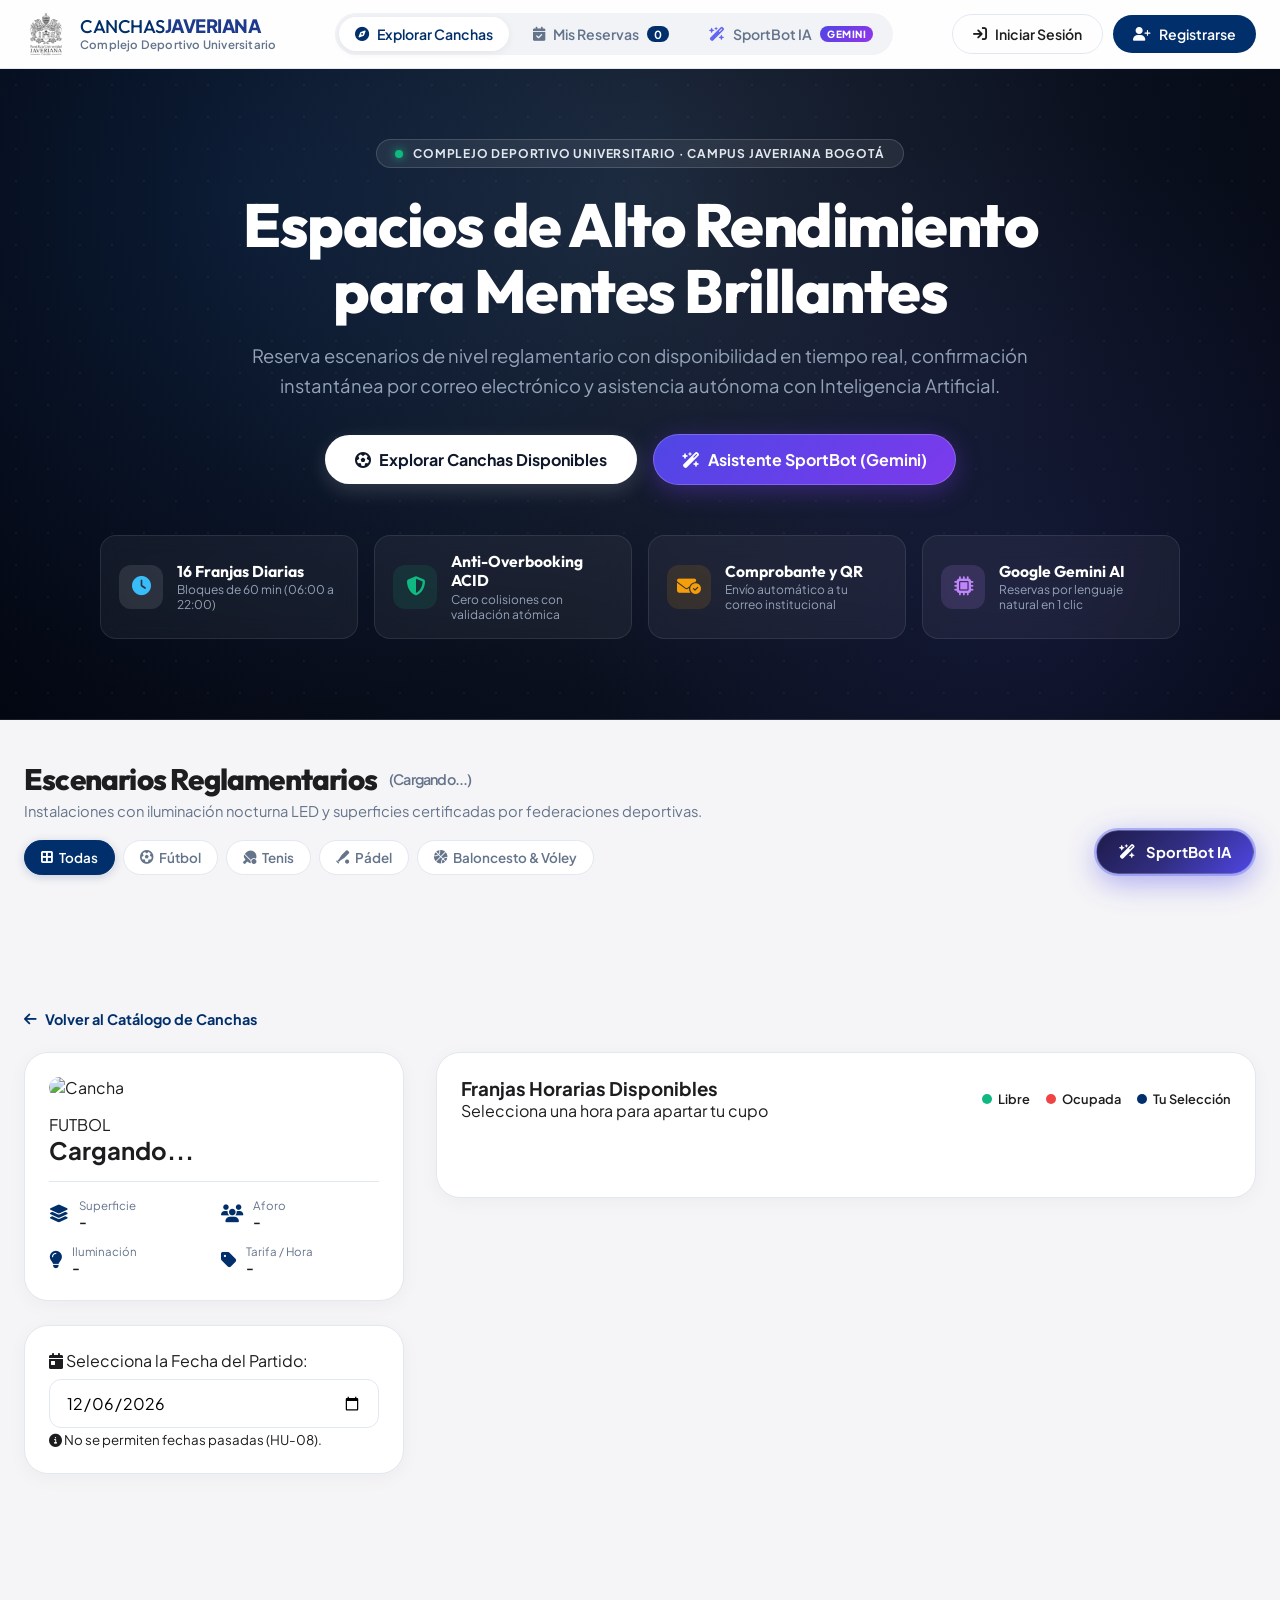
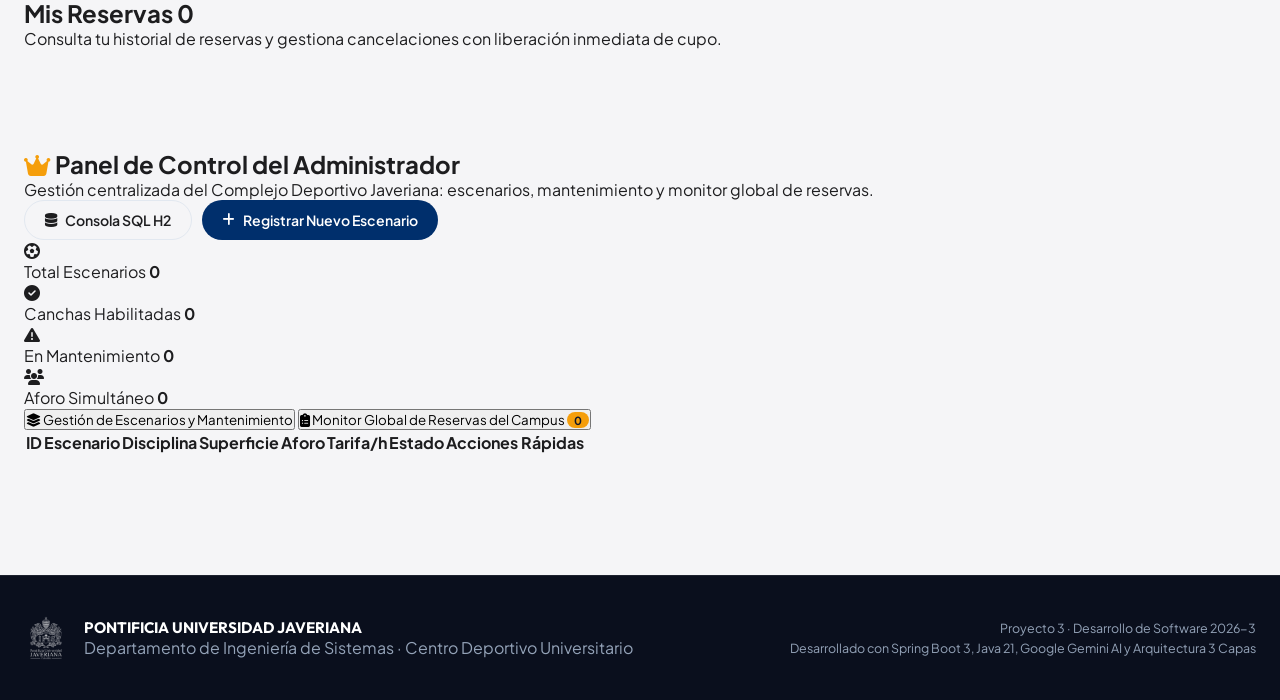
==== backend/src/main/resources/static/index.html @ 35ee62f8 "feat(innovacion): rediseño UI hero bento, asistente Gemini AI y notificaciones por correo - Rediseño" ====
<!DOCTYPE html>
<html lang="es">
<head>
    <meta charset="UTF-8">
    <meta name="viewport" content="width=device-width, initial-scale=1.0">
    <title>Canchas Javeriana - Reserva de Escenarios Deportivos</title>
    <!-- Favicon Oficial Universidad Javeriana -->
    <link rel="icon" type="image/png" href="logo-javeriana.png">
    <!-- Google Fonts Outfit & Plus Jakarta Sans -->
    <link rel="preconnect" href="https://fonts.googleapis.com">
    <link rel="preconnect" href="https://fonts.gstatic.com" crossorigin>
    <link href="https://fonts.googleapis.com/css2?family=Outfit:wght@400;500;600;700;800;900&family=Plus+Jakarta+Sans:wght@300;400;500;600;700;800&display=swap" rel="stylesheet">
    <!-- FontAwesome Icons -->
    <link rel="stylesheet" href="https://cdnjs.cloudflare.com/ajax/libs/font-awesome/6.5.1/css/all.min.css">
    <link rel="stylesheet" href="styles.css">
</head>
<body>
    <!-- Barra Superior de Navegación Floating Glass -->
    <header class="navbar">
        <div class="nav-container">
            <a href="#" class="brand-logo" onclick="app.showSection('catalogo')">
                <img src="logo-javeriana.png" alt="Pontificia Universidad Javeriana" class="javeriana-nav-logo">
                <div class="logo-text">
                    <span class="logo-title">CANCHAS<b>JAVERIANA</b></span>
                    <span class="logo-subtitle">Complejo Deportivo Universitario</span>
                </div>
            </a>

            <nav class="nav-links">
                <button class="nav-item active" id="nav-catalogo" onclick="app.showSection('catalogo')">
                    <i class="fa-solid fa-compass"></i> Explorar Canchas
                </button>
                <button class="nav-item" id="nav-mis-reservas" onclick="app.showSection('mis-reservas')">
                    <i class="fa-solid fa-calendar-check"></i> Mis Reservas
                    <span class="badge-count" id="count-reservas">0</span>
                </button>
                <button class="nav-item" id="nav-sportbot" onclick="app.toggleChatIa(true)">
                    <i class="fa-solid fa-wand-magic-sparkles text-gemini"></i> SportBot IA
                    <span class="badge-sparkle">Gemini</span>
                </button>
                <button class="nav-item admin-only" id="nav-admin" onclick="app.showSection('admin')" style="display: none;">
                    <i class="fa-solid fa-shield-halved"></i> Gestión Admin
                </button>
            </nav>

            <div class="nav-user" id="nav-user-container">
                <button class="btn btn-outline" id="btn-login-modal" onclick="app.openAuthModal('login')">
                    <i class="fa-solid fa-arrow-right-to-bracket"></i> Iniciar Sesión
                </button>
                <button class="btn btn-primary" id="btn-register-modal" onclick="app.openAuthModal('register')">
                    <i class="fa-solid fa-user-plus"></i> Registrarse
                </button>
            </div>
        </div>
    </header>

    <!-- Barra de Estado Exclusiva del Administrador -->
    <div id="admin-indicator-bar" class="admin-top-bar" style="display: none;">
        <div class="admin-bar-content">
            <span class="admin-badge"><i class="fa-solid fa-crown"></i> MODO ADMINISTRADOR COMPLEJO DEPORTIVO</span>
            <span class="admin-desc">Tienes control total sobre escenarios, mantenimiento y monitor de reservas globales.</span>
            <button class="btn btn-sm btn-outline" style="background: rgba(255,255,255,0.15); color:white; border-color: rgba(255,255,255,0.3);" onclick="app.showSection('admin')">
                <i class="fa-solid fa-chart-line"></i> Abrir Panel de Control Admin
            </button>
        </div>
    </div>

    <!-- Notificaciones Toast -->
    <div id="toast-container" class="toast-container"></div>

    <!-- Contenido Principal Dinámico -->
    <main class="main-content">
        <!-- ========================================== -->
        <!-- SECCIÓN 1: WF-01 CATÁLOGO DE CANCHAS -->
        <!-- ========================================== -->
        <section id="section-catalogo" class="content-section active">
            <!-- HERO CINEMÁTICO ALTO RENDIMIENTO (Estilo Apple / Whoop / Tesla) -->
            <div class="hero-theatrical">
                <div class="hero-theatrical-overlay"></div>
                <div class="hero-theatrical-content">
                    <div class="hero-badge-pill">
                        <span class="live-pulse"></span>
                        <span>COMPLEJO DEPORTIVO UNIVERSITARIO · CAMPUS JAVERIANA BOGOTÁ</span>
                    </div>

                    <h1 class="hero-headline">Espacios de Alto Rendimiento para Mentes Brillantes</h1>

                    <p class="hero-lead">
                        Reserva escenarios de nivel reglamentario con disponibilidad en tiempo real, confirmación instantánea por correo electrónico y asistencia autónoma con Inteligencia Artificial.
                    </p>

                    <div class="hero-cta-group">
                        <button class="btn btn-hero-primary" onclick="app.scrollToCatalogo()">
                            <i class="fa-solid fa-futbol"></i> Explorar Canchas Disponibles
                        </button>
                        <button class="btn btn-hero-gemini" onclick="app.toggleChatIa(true)">
                            <i class="fa-solid fa-wand-magic-sparkles"></i> Asistente SportBot (Gemini)
                        </button>
                    </div>

                    <!-- BENTO TICKER DE MÉTRICAS EN VIVO -->
                    <div class="hero-bento-ticker">
                        <div class="bento-metric-card">
                            <div class="metric-icon"><i class="fa-solid fa-clock"></i></div>
                            <div class="metric-body">
                                <span class="metric-number">16 Franjas Diarias</span>
                                <span class="metric-label">Bloques de 60 min (06:00 a 22:00)</span>
                            </div>
                        </div>
                        <div class="bento-metric-card">
                            <div class="metric-icon icon-shield"><i class="fa-solid fa-shield-halved"></i></div>
                            <div class="metric-body">
                                <span class="metric-number">Anti-Overbooking ACID</span>
                                <span class="metric-label">Cero colisiones con validación atómica</span>
                            </div>
                        </div>
                        <div class="bento-metric-card">
                            <div class="metric-icon icon-mail"><i class="fa-solid fa-envelope-circle-check"></i></div>
                            <div class="metric-body">
                                <span class="metric-number">Comprobante y QR</span>
                                <span class="metric-label">Envío automático a tu correo institucional</span>
                            </div>
                        </div>
                        <div class="bento-metric-card">
                            <div class="metric-icon icon-gemini"><i class="fa-solid fa-microchip"></i></div>
                            <div class="metric-body">
                                <span class="metric-number">Google Gemini AI</span>
                                <span class="metric-label">Reservas por lenguaje natural en 1 clic</span>
                            </div>
                        </div>
                    </div>
                </div>
            </div>

            <!-- SECCIÓN DEL CATÁLOGO EN BENTO GRID -->
            <div class="section-container" id="catalogo-anchor">
                <div class="catalogo-toolbar">
                    <div>
                        <h2 class="section-title">Escenarios Reglamentarios <span id="catalogo-total" class="counter-pill">(Cargando...)</span></h2>
                        <p class="section-subtitle">Instalaciones con iluminación nocturna LED y superficies certificadas por federaciones deportivas.</p>
                    </div>

                    <!-- Barra de Filtros Rápidos -->
                    <div class="filter-pills">
                        <button class="pill active" data-disciplina="" onclick="app.filterDisciplina('')">
                            <i class="fa-solid fa-border-all"></i> Todas
                        </button>
                        <button class="pill" data-disciplina="FUTBOL" onclick="app.filterDisciplina('FUTBOL')">
                            <i class="fa-solid fa-futbol"></i> Fútbol
                        </button>
                        <button class="pill" data-disciplina="TENIS" onclick="app.filterDisciplina('TENIS')">
                            <i class="fa-solid fa-table-tennis-paddle-ball"></i> Tenis
                        </button>
                        <button class="pill" data-disciplina="PADEL" onclick="app.filterDisciplina('PADEL')">
                            <i class="fa-solid fa-baseball-bat-ball"></i> Pádel
                        </button>
                        <button class="pill" data-disciplina="BALONCESTO" onclick="app.filterDisciplina('BALONCESTO')">
                            <i class="fa-solid fa-basketball"></i> Baloncesto & Vóley
                        </button>
                    </div>
                </div>

                <div id="escenarios-grid" class="cards-bento-grid">
                    <!-- Tarjetas inyectadas dinámicamente con app.js -->
                </div>
            </div>
        </section>

        <!-- ========================================== -->
        <!-- SECCIÓN 2: WF-02 RESERVA Y MATRIZ DE HORARIOS -->
        <!-- ========================================== -->
        <section id="section-reserva" class="content-section">
            <div class="section-container">
                <div class="back-link" onclick="app.showSection('catalogo')">
                    <i class="fa-solid fa-arrow-left"></i> Volver al Catálogo de Canchas
                </div>

                <div class="reserva-layout">
                    <!-- Panel Izquierdo: Datos de la Cancha y Selector de Fecha -->
                    <div class="reserva-details-panel">
                        <div class="cancha-detail-card">
                            <img id="res-cancha-img" src="" alt="Cancha">
                            <div class="cancha-detail-body">
                                <span class="badge" id="res-cancha-badge">FUTBOL</span>
                                <h2 id="res-cancha-nombre">Cargando...</h2>
                                <p id="res-cancha-desc" class="text-muted"></p>
                                
                                <div class="detail-specs">
                                    <div class="spec-item">
                                        <i class="fa-solid fa-layer-group"></i>
                                        <div><span>Superficie</span><b id="res-cancha-superficie">-</b></div>
                                    </div>
                                    <div class="spec-item">
                                        <i class="fa-solid fa-users"></i>
                                        <div><span>Aforo</span><b id="res-cancha-aforo">-</b></div>
                                    </div>
                                    <div class="spec-item">
                                        <i class="fa-solid fa-lightbulb"></i>
                                        <div><span>Iluminación</span><b id="res-cancha-luz">-</b></div>
                                    </div>
                                    <div class="spec-item">
                                        <i class="fa-solid fa-tag"></i>
                                        <div><span>Tarifa / Hora</span><b id="res-cancha-precio" class="text-primary">-</b></div>
                                    </div>
                                </div>
                            </div>
                        </div>

                        <!-- Selector de Fecha -->
                        <div class="date-picker-card">
                            <label for="fecha-reserva"><i class="fa-solid fa-calendar-day"></i> Selecciona la Fecha del Partido:</label>
                            <input type="date" id="fecha-reserva" onchange="app.onFechaChange()">
                            <small class="helper-text"><i class="fa-solid fa-circle-info"></i> No se permiten fechas pasadas (HU-08).</small>
                        </div>
                    </div>

                    <!-- Panel Derecho: Matriz de Franjas y Panel de Confirmación -->
                    <div class="reserva-matrix-panel">
                        <div class="matrix-card">
                            <div class="matrix-header">
                                <div>
                                    <h3>Franjas Horarias Disponibles</h3>
                                    <p class="text-muted" id="matrix-fecha-subtitle">Selecciona una hora para apartar tu cupo</p>
                                </div>
                                <!-- Leyenda de Estados por Color -->
                                <div class="matrix-legend">
                                    <span class="legend-item"><span class="legend-dot dot-libre"></span> Libre</span>
                                    <span class="legend-item"><span class="legend-dot dot-ocupada"></span> Ocupada</span>
                                    <span class="legend-item"><span class="legend-dot dot-seleccionada"></span> Tu Selección</span>
                                </div>
                            </div>

                            <div id="franjas-grid" class="franjas-grid">
                                <!-- Botones de franja horaria inyectados dinámicamente -->
                            </div>

                            <!-- Panel de Confirmación Anti-Colisión (WF-02) -->
                            <div id="panel-confirmacion" class="confirmacion-box" style="display: none;">
                                <div class="confirm-content">
                                    <div class="confirm-info">
                                        <span class="confirm-tag"><i class="fa-solid fa-shield-check"></i> Validación Anti-Overbooking Activa</span>
                                        <h4>Resumen de tu Reserva</h4>
                                        <p id="confirm-resumen">Cancha Sintética 1 - 18:00 a 19:00</p>
                                        <div class="confirm-price">Total a Pagar: <b id="confirm-precio">$85.000 COP</b></div>
                                    </div>
                                    <button class="btn btn-success btn-lg" id="btn-confirmar-reserva" onclick="app.ejecutarReserva()">
                                        <i class="fa-solid fa-check-circle"></i> Confirmar Reserva Inmediata
                                    </button>
                                </div>
                            </div>
                        </div>
                    </div>
                </div>
            </div>
        </section>

        <!-- ========================================== -->
        <!-- SECCIÓN 3: WF-03 MIS RESERVAS -->
        <!-- ========================================== -->
        <section id="section-mis-reservas" class="content-section">
            <div class="section-container">
                <div class="section-header">
                    <div>
                        <h2>Mis Reservas <span class="badge badge-primary" id="badge-total-reservas">0</span></h2>
                        <p class="text-muted">Consulta tu historial de reservas y gestiona cancelaciones con liberación inmediata de cupo.</p>
                    </div>
                </div>

                <div id="mis-reservas-grid" class="reservas-grid">
                    <!-- Reservas inyectadas dinámicamente -->
                </div>
            </div>
        </section>

        <!-- ========================================== -->
        <!-- SECCIÓN 4: PANEL DE ADMINISTRACIÓN -->
        <!-- ========================================== -->
        <section id="section-admin" class="content-section">
            <div class="section-container">
                <div class="section-header">
                    <div>
                        <h2><i class="fa-solid fa-crown" style="color: #f59e0b;"></i> Panel de Control del Administrador</h2>
                        <p class="text-muted">Gestión centralizada del Complejo Deportivo Javeriana: escenarios, mantenimiento y monitor global de reservas.</p>
                    </div>
                    <div style="display: flex; gap: 10px; flex-wrap: wrap;">
                        <a href="http://localhost:8080/h2-console" target="_blank" class="btn btn-outline" title="Abrir consola SQL H2">
                            <i class="fa-solid fa-database"></i> Consola SQL H2
                        </a>
                        <button class="btn btn-primary" onclick="app.openModalCrearEscenario()">
                            <i class="fa-solid fa-plus"></i> Registrar Nuevo Escenario
                        </button>
                    </div>
                </div>

                <!-- Tarjetas KPI del Administrador -->
                <div class="admin-kpi-grid">
                    <div class="kpi-card">
                        <div class="kpi-icon"><i class="fa-solid fa-futbol"></i></div>
                        <div>
                            <span class="kpi-label">Total Escenarios</span>
                            <b class="kpi-value" id="kpi-total-canchas">0</b>
                        </div>
                    </div>
                    <div class="kpi-card">
                        <div class="kpi-icon icon-success"><i class="fa-solid fa-circle-check"></i></div>
                        <div>
                            <span class="kpi-label">Canchas Habilitadas</span>
                            <b class="kpi-value" id="kpi-canchas-activas">0</b>
                        </div>
                    </div>
                    <div class="kpi-card">
                        <div class="kpi-icon icon-warning"><i class="fa-solid fa-triangle-exclamation"></i></div>
                        <div>
                            <span class="kpi-label">En Mantenimiento</span>
                            <b class="kpi-value" id="kpi-canchas-mantenimiento">0</b>
                        </div>
                    </div>
                    <div class="kpi-card">
                        <div class="kpi-icon icon-info"><i class="fa-solid fa-users"></i></div>
                        <div>
                            <span class="kpi-label">Aforo Simultáneo</span>
                            <b class="kpi-value" id="kpi-aforo-total">0</b>
                        </div>
                    </div>
                </div>

                <!-- Pestañas del Administrador -->
                <div class="admin-tabs">
                    <button class="admin-tab-btn active" id="tab-btn-escenarios" onclick="app.switchAdminTab('escenarios')">
                        <i class="fa-solid fa-layer-group"></i> Gestión de Escenarios y Mantenimiento
                    </button>
                    <button class="admin-tab-btn" id="tab-btn-reservas" onclick="app.switchAdminTab('reservas')">
                        <i class="fa-solid fa-clipboard-list"></i> Monitor Global de Reservas del Campus
                        <span class="badge-count" id="count-global-reservas" style="background:#f59e0b; color:#0f172a;">0</span>
                    </button>
                </div>

                <!-- Pestaña 1: Tabla de Escenarios Admin -->
                <div id="admin-view-escenarios">
                    <div class="table-card">
                        <table class="data-table">
                            <thead>
                                <tr>
                                    <th>ID</th>
                                    <th>Escenario</th>
                                    <th>Disciplina</th>
                                    <th>Superficie</th>
                                    <th>Aforo</th>
                                    <th>Tarifa/h</th>
                                    <th>Estado</th>
                                    <th>Acciones Rápidas</th>
                                </tr>
                            </thead>
                            <tbody id="admin-escenarios-tbody">
                                <!-- Inyectado por app.js -->
                            </tbody>
                        </table>
                    </div>
                </div>

                <!-- Pestaña 2: Monitor Global de Reservas del Sistema -->
                <div id="admin-view-reservas" style="display: none;">
                    <div class="table-card">
                        <table class="data-table">
                            <thead>
                                <tr>
                                    <th>Código</th>
                                    <th>Usuario / Deportista</th>
                                    <th>Escenario</th>
                                    <th>Fecha</th>
                                    <th>Horario</th>
                                    <th>Total</th>
                                    <th>Estado</th>
                                    <th>Acción Administrativa</th>
                                </tr>
                            </thead>
                            <tbody id="admin-reservas-tbody">
                                <!-- Inyectado por app.js -->
                            </tbody>
                        </table>
                    </div>
                </div>
            </div>
        </section>
    </main>

    <!-- ========================================== -->
    <!-- WIDGET FLOTANTE SPORTBOT IA (GOOGLE GEMINI) -->
    <!-- ========================================== -->
    <div id="sportbot-widget" class="sportbot-container">
        <!-- Botón Flotante con Pulso -->
        <button id="sportbot-fab" class="sportbot-fab" onclick="app.toggleChatIa()" title="Abrir SportBot Asistente IA">
            <span class="fab-pulse"></span>
            <i class="fa-solid fa-wand-magic-sparkles"></i>
            <span class="fab-label">SportBot IA</span>
        </button>

        <!-- Ventana de Chat Inteligente -->
        <div id="sportbot-chat-window" class="sportbot-chat-window" style="display: none;">
            <div class="chat-header">
                <div class="chat-header-info">
                    <div class="chat-avatar">
                        <i class="fa-solid fa-microchip"></i>
                    </div>
                    <div>
                        <div class="chat-title">SportBot Javeriana</div>
                        <div class="chat-status"><span class="status-dot"></span> Motor Gemini 1.5 Flash</div>
                    </div>
                </div>
                <button class="chat-close-btn" onclick="app.toggleChatIa(false)">&times;</button>
            </div>

            <!-- Sugerencias de Inicio Rápido -->
            <div class="chat-chips-bar">
                <button class="chip-btn" onclick="app.enviarSugerenciaIa('¿Qué canchas de fútbol hay disponibles hoy?')">⚽ Fútbol hoy</button>
                <button class="chip-btn" onclick="app.enviarSugerenciaIa('Quiero jugar pádel mañana a las 6pm')">🎾 Pádel 6:00 PM</button>
                <button class="chip-btn" onclick="app.enviarSugerenciaIa('¿Cuáles canchas tienen iluminación LED?')">💡 Con luz nocturna</button>
            </div>

            <div id="chat-messages-container" class="chat-messages">
                <div class="chat-msg bot-msg">
                    <div class="msg-bubble">
                        ¡Hola! Soy tu <b>Asistente Deportivo Inteligente</b>. Puedes preguntarme en lenguaje natural qué canchas hay libres o pedirme directamente que te reserve una. ¿Qué deporte quieres practicar?
                    </div>
                </div>
            </div>

            <form id="chat-input-form" onsubmit="app.enviarMensajeIa(event)" class="chat-input-box">
                <input type="text" id="chat-input-text" placeholder="Ej. Resérvame la cancha de tenis mañana a las 10am..." autocomplete="off">
                <button type="submit" class="btn-chat-send" id="btn-chat-send">
                    <i class="fa-solid fa-paper-plane"></i>
                </button>
            </form>
        </div>
    </div>

    <!-- ========================================== -->
    <!-- MODAL DE CONFIRMACIÓN CON COMPROBANTE Y CORREO -->
    <!-- ========================================== -->
    <div id="modal-exito-reserva" class="modal-overlay" style="display: none;">
        <div class="modal-box modal-success-box">
            <button class="modal-close" onclick="app.closeModal('modal-exito-reserva')">&times;</button>
            <div class="success-header">
                <div class="success-icon"><i class="fa-solid fa-circle-check"></i></div>
                <h3>¡Reserva Confirmada con Éxito!</h3>
                <p class="text-muted">Tu cupo ha sido asegurado sin colisiones en el sistema deportivo.</p>
            </div>

            <div class="receipt-card">
                <div class="receipt-code-badge">
                    <span>CÓDIGO OFICIAL</span>
                    <b id="receipt-codigo">RES-XXXXXXXX</b>
                </div>

                <div class="receipt-grid">
                    <div class="receipt-item">
                        <span>Escenario:</span>
                        <b id="receipt-escenario">-</b>
                    </div>
                    <div class="receipt-item">
                        <span>Disciplina:</span>
                        <b id="receipt-disciplina">-</b>
                    </div>
                    <div class="receipt-item">
                        <span>Fecha:</span>
                        <b id="receipt-fecha">-</b>
                    </div>
                    <div class="receipt-item">
                        <span>Horario:</span>
                        <b id="receipt-horario">-</b>
                    </div>
                    <div class="receipt-item">
                        <span>Tarifa Total:</span>
                        <b id="receipt-precio" style="color:#059669;">-</b>
                    </div>
                    <div class="receipt-item">
                        <span>Deportista:</span>
                        <b id="receipt-usuario">-</b>
                    </div>
                </div>

                <div class="email-sent-badge">
                    <i class="fa-solid fa-envelope-circle-check"></i>
                    <div>
                        <b>Comprobante Oficial Enviado</b>
                        <span>Hemos enviado los detalles y el código de ingreso a tu correo institucional.</span>
                    </div>
                </div>
            </div>

            <div class="modal-actions" style="margin-top: 20px;">
                <button class="btn btn-outline" onclick="app.closeModal('modal-exito-reserva')">Aceptar y Continuar</button>
                <button class="btn btn-primary" onclick="app.showSection('mis-reservas'); app.closeModal('modal-exito-reserva');">
                    <i class="fa-solid fa-calendar-check"></i> Ver en Mis Reservas
                </button>
            </div>
        </div>
    </div>

    <!-- ========================================== -->
    <!-- MODAL DE AUTENTICACIÓN (LOGIN / REGISTRO) -->
    <!-- ========================================== -->
    <div id="modal-auth" class="modal-overlay" style="display: none;">
        <div class="modal-box">
            <button class="modal-close" onclick="app.closeModal('modal-auth')">&times;</button>
            <div class="modal-header">
                <img src="logo-javeriana.png" alt="Pontificia Universidad Javeriana" class="modal-javeriana-logo">
                <h3 id="auth-modal-title">Iniciar Sesión</h3>
                <p class="text-muted" id="auth-modal-subtitle">Accede para reservar escenarios deportivos</p>
            </div>

            <!-- Formulario Login -->
            <form id="form-login" onsubmit="app.handleLogin(event)">
                <div class="form-group">
                    <label><i class="fa-solid fa-envelope"></i> Correo Electrónico</label>
                    <input type="email" id="login-email" required placeholder="admin@canchas.com">
                </div>
                <div class="form-group">
                    <label><i class="fa-solid fa-lock"></i> Contraseña</label>
                    <input type="password" id="login-password" required placeholder="••••••••">
                </div>
                <button type="submit" class="btn btn-primary btn-block btn-lg">
                    <i class="fa-solid fa-arrow-right-to-bracket"></i> Iniciar Sesión
                </button>
                <div class="modal-footer-text">
                    ¿No tienes cuenta? <a href="#" onclick="app.switchAuthMode('register')">Regístrate aquí</a>
                </div>
                <!-- Cuentas de demostración rápida para evaluación -->
                <div class="demo-accounts-box">
                    <span><b>Credenciales Demo para Evaluación (Clic para auto-completar):</b></span>
                    <div class="demo-pills">
                        <button type="button" class="btn-demo" onclick="app.fillDemo('admin@canchas.com', 'admin123')">
                            <i class="fa-solid fa-user-shield"></i> Administrador
                        </button>
                        <button type="button" class="btn-demo" onclick="app.fillDemo('nicolas@canchas.com', 'user123')">
                            <i class="fa-solid fa-user"></i> Nicolás Cardozo
                        </button>
                        <button type="button" class="btn-demo" onclick="app.fillDemo('samuel@canchas.com', 'user123')">
                            <i class="fa-solid fa-user"></i> Samuel Correa
                        </button>
                        <button type="button" class="btn-demo" onclick="app.fillDemo('espinosa@canchas.com', 'user123')">
                            <i class="fa-solid fa-user"></i> Nicolás Espinosa
                        </button>
                        <button type="button" class="btn-demo" onclick="app.fillDemo('gustavo@canchas.com', 'user123')">
                            <i class="fa-solid fa-user"></i> Gustavo Mejía
                        </button>
                    </div>
                </div>
            </form>

            <!-- Formulario Registro -->
            <form id="form-register" onsubmit="app.handleRegister(event)" style="display: none;">
                <div class="form-row">
                    <div class="form-group">
                        <label>Nombre</label>
                        <input type="text" id="reg-nombre" required placeholder="Juan">
                    </div>
                    <div class="form-group">
                        <label>Apellido</label>
                        <input type="text" id="reg-apellido" required placeholder="Pérez">
                    </div>
                </div>
                <div class="form-group">
                    <label>Correo Electrónico</label>
                    <input type="email" id="reg-email" required placeholder="juan.perez@canchas.com">
                </div>
                <div class="form-row">
                    <div class="form-group">
                        <label>Teléfono</label>
                        <input type="tel" id="reg-telefono" placeholder="3001234567">
                    </div>
                    <div class="form-group">
                        <label>Rol</label>
                        <select id="reg-rol">
                            <option value="ROLE_USER">Deportista (Usuario)</option>
                            <option value="ROLE_ADMIN">Administrador</option>
                        </select>
                    </div>
                </div>
                <div class="form-group">
                    <label>Contraseña</label>
                    <input type="password" id="reg-password" required minlength="6" placeholder="Mínimo 6 caracteres">
                </div>
                <button type="submit" class="btn btn-primary btn-block btn-lg">
                    <i class="fa-solid fa-user-plus"></i> Crear Cuenta
                </button>
                <div class="modal-footer-text">
                    ¿Ya tienes cuenta? <a href="#" onclick="app.switchAuthMode('login')">Inicia sesión</a>
                </div>
            </form>
        </div>
    </div>

    <!-- ========================================== -->
    <!-- MODAL CREAR / EDITAR ESCENARIO -->
    <!-- ========================================== -->
    <div id="modal-escenario" class="modal-overlay" style="display: none;">
        <div class="modal-box modal-lg">
            <button class="modal-close" onclick="app.closeModal('modal-escenario')">&times;</button>
            <div class="modal-header">
                <h3 id="modal-escenario-title">Registrar Nuevo Escenario</h3>
                <p class="text-muted">Ingresa los datos técnicos y comerciales de la cancha deportiva.</p>
            </div>
            <form id="form-escenario" onsubmit="app.guardarEscenario(event)">
                <input type="hidden" id="esc-id">
                <div class="form-row">
                    <div class="form-group flex-2">
                        <label>Nombre del Escenario</label>
                        <input type="text" id="esc-nombre" required placeholder="Ej. Cancha Sintética 2">
                    </div>
                    <div class="form-group">
                        <label>Disciplina</label>
                        <select id="esc-disciplina" required>
                            <option value="FUTBOL">Fútbol</option>
                            <option value="TENIS">Tenis</option>
                            <option value="PADEL">Pádel</option>
                            <option value="BALONCESTO">Baloncesto</option>
                            <option value="VOLEIBOL">Voleibol</option>
                        </select>
                    </div>
                </div>

                <div class="form-row">
                    <div class="form-group">
                        <label>Superficie</label>
                        <select id="esc-superficie" required>
                            <option value="SINTETICA">Sintética</option>
                            <option value="NATURAL">Natural</option>
                            <option value="ARCILLA">Polvo de Ladrillo (Arcilla)</option>
                            <option value="PARQUET">Madera Parquet</option>
                            <option value="DURA">Pista Dura</option>
                        </select>
                    </div>
                    <div class="form-group">
                        <label>Aforo (Personas)</label>
                        <input type="number" id="esc-aforo" required min="1" value="10">
                    </div>
                    <div class="form-group">
                        <label>Tarifa por Hora (COP)</label>
                        <input type="number" id="esc-tarifa" required min="1000" step="1000" value="80000">
                    </div>
                </div>

                <div class="form-group">
                    <label>URL de Imagen</label>
                    <input type="url" id="esc-imagen" placeholder="https://ejemplo.com/cancha.jpg">
                </div>

                <div class="form-group">
                    <label>Descripción de Instalaciones</label>
                    <textarea id="esc-desc" rows="3" placeholder="Detalles de la cancha, iluminación, drenaje..."></textarea>
                </div>

                <div class="form-row">
                    <div class="form-checkbox">
                        <input type="checkbox" id="esc-luz" checked>
                        <label for="esc-luz">Iluminación Nocturna Disponible</label>
                    </div>
                    <div class="form-checkbox">
                        <input type="checkbox" id="esc-mantenimiento">
                        <label for="esc-mantenimiento">En Mantenimiento (Bloquea Reservas)</label>
                    </div>
                </div>

                <div class="modal-actions">
                    <button type="button" class="btn btn-outline" onclick="app.closeModal('modal-escenario')">Cancelar</button>
                    <button type="submit" class="btn btn-primary"><i class="fa-solid fa-floppy-disk"></i> Guardar Escenario</button>
                </div>
            </form>
        </div>
    </div>

    <!-- ========================================== -->
    <!-- MODAL CONFIRMAR CANCELACIÓN (WF-03) -->
    <!-- ========================================== -->
    <div id="modal-cancelar" class="modal-overlay" style="display: none;">
        <div class="modal-box">
            <button class="modal-close" onclick="app.closeModal('modal-cancelar')">&times;</button>
            <div class="modal-header">
                <div class="logo-icon small alert"><i class="fa-solid fa-triangle-exclamation"></i></div>
                <h3>¿Confirmar Cancelación?</h3>
                <p class="text-muted">Al cancelar, la franja horaria se liberará de inmediato para otros deportistas (HU-06).</p>
            </div>
            <input type="hidden" id="cancel-reserva-id">
            <div class="form-group">
                <label>Motivo de Cancelación (Opcional)</label>
                <input type="text" id="cancel-motivo" placeholder="Ej. Lluvia, imprevisto personal...">
            </div>
            <div class="modal-actions">
                <button type="button" class="btn btn-outline" onclick="app.closeModal('modal-cancelar')">No cancelar</button>
                <button type="button" class="btn btn-danger" onclick="app.ejecutarCancelacion()">
                    <i class="fa-solid fa-ban"></i> Sí, Cancelar Reserva
                </button>
            </div>
        </div>
    </div>

    <!-- Footer Institucional de Alta Calidad -->
    <footer class="app-footer">
        <div class="footer-container">
            <div class="footer-brand">
                <img src="logo-javeriana.png" alt="Pontificia Universidad Javeriana" class="footer-logo">
                <div>
                    <h4>PONTIFICIA UNIVERSIDAD JAVERIANA</h4>
                    <p>Departamento de Ingeniería de Sistemas · Centro Deportivo Universitario</p>
                </div>
            </div>
            <div class="footer-meta">
                <span>Proyecto 3 · Desarrollo de Software 2026-3</span>
                <span>Desarrollado con Spring Boot 3, Java 21, Google Gemini AI y Arquitectura 3 Capas</span>
            </div>
        </div>
    </footer>

    <!-- Scripts de la Aplicación -->
    <script src="app.js"></script>
</body>
</html>
---- backend/src/main/resources/static/styles.css ----
/* ==============================================================================
   ESTILOS PREMIUM DE ALTO RENDIMIENTO - CANCHAS JAVERIANA
   Inspirado en DESIGN apple.md, DESIGN whoop.md y DESIGN tesla.md
   Aesthetic: Theatrical Dark Hero + Studio Mist White Gallery + Glassmorphism
   ============================================================================== */

:root {
    /* Paleta Inspirada en Apple & Whoop */
    --color-gallery-white: #ffffff;
    --color-studio-mist: #f5f5f7;
    --color-lab-mist: #f0f2f6;
    --color-obsidian: #050811;
    --color-carbon: #0f172a;
    --color-ink: #1d1d1f;
    --color-slate: #64748b;
    --color-hairline: #e2e8f0;
    --color-hairline-dark: rgba(255, 255, 255, 0.12);

    /* Acentos Deportivos & Institucionales */
    --javeriana-blue: #002f6c;
    --javeriana-gold: #eaaa00;
    --apple-blue: #0071e3;
    --pulse-violet: #6366f1;
    --emerald-sport: #10b981;
    --emerald-dark: #059669;
    --danger-red: #ef4444;

    /* Sombras y Elevaciones */
    --shadow-soft: 0 4px 20px rgba(0, 0, 0, 0.04);
    --shadow-card: 0 10px 30px -10px rgba(0, 0, 0, 0.08);
    --shadow-elevated: 0 20px 40px -15px rgba(0, 0, 0, 0.15);
    --shadow-glow-gemini: 0 0 25px rgba(99, 102, 241, 0.35);

    /* Radios Apple (24px a 28px) */
    --radius-pill: 999px;
    --radius-card: 24px;
    --radius-card-sm: 16px;
    --radius-input: 12px;
}

* {
    margin: 0;
    padding: 0;
    box-sizing: border-box;
    font-family: 'Plus Jakarta Sans', -apple-system, BlinkMacSystemFont, sans-serif;
}

body {
    background-color: var(--color-studio-mist);
    color: var(--color-ink);
    min-height: 100vh;
    display: flex;
    flex-direction: column;
    overflow-x: hidden;
    -webkit-font-smoothing: antialiased;
}

/* ==============================================================================
   NAVBAR (FLOATING GLASS PILL)
   ============================================================================== */
.navbar {
    background: rgba(255, 255, 255, 0.88);
    backdrop-filter: blur(20px);
    -webkit-backdrop-filter: blur(20px);
    border-bottom: 1px solid var(--color-hairline);
    position: sticky;
    top: 0;
    z-index: 100;
    transition: all 0.3s ease;
}

.nav-container {
    max-width: 1320px;
    margin: 0 auto;
    padding: 12px 24px;
    display: flex;
    align-items: center;
    justify-content: space-between;
    gap: 20px;
}

.brand-logo {
    display: flex;
    align-items: center;
    gap: 12px;
    text-decoration: none;
    color: var(--javeriana-blue);
}

.javeriana-nav-logo {
    height: 44px;
    width: auto;
    object-fit: contain;
}

.logo-text {
    display: flex;
    flex-direction: column;
}

.logo-title {
    font-family: 'Outfit', sans-serif;
    font-size: 1.15rem;
    letter-spacing: -0.5px;
    font-weight: 500;
    color: var(--javeriana-blue);
    line-height: 1.1;
}

.logo-title b {
    font-weight: 800;
    color: #1e3a8a;
}

.logo-subtitle {
    font-size: 0.72rem;
    color: var(--color-slate);
    font-weight: 600;
    letter-spacing: 0.2px;
}

.nav-links {
    display: flex;
    align-items: center;
    gap: 8px;
    background: #f1f3f7;
    padding: 4px;
    border-radius: var(--radius-pill);
}

.nav-item {
    background: transparent;
    border: none;
    padding: 8px 16px;
    border-radius: var(--radius-pill);
    font-size: 0.88rem;
    font-weight: 600;
    color: var(--color-slate);
    cursor: pointer;
    display: flex;
    align-items: center;
    gap: 8px;
    transition: all 0.2s cubic-bezier(0.16, 1, 0.3, 1);
}

.nav-item:hover {
    color: var(--color-ink);
    background: rgba(255, 255, 255, 0.6);
}

.nav-item.active {
    background: var(--color-gallery-white);
    color: var(--javeriana-blue);
    box-shadow: 0 2px 8px rgba(0, 0, 0, 0.06);
}

.text-gemini {
    color: var(--pulse-violet);
}

.badge-sparkle {
    background: linear-gradient(135deg, #4f46e5, #9333ea);
    color: white;
    font-size: 0.62rem;
    font-weight: 800;
    padding: 2px 7px;
    border-radius: var(--radius-pill);
    text-transform: uppercase;
    letter-spacing: 0.5px;
}

.badge-count {
    background: var(--javeriana-blue);
    color: white;
    font-size: 0.7rem;
    font-weight: 700;
    padding: 1px 7px;
    border-radius: 999px;
}

.nav-user {
    display: flex;
    align-items: center;
    gap: 10px;
}

/* ==============================================================================
   BOTONES ESTILO APPLE / WHOOP (PILL BUTTONS)
   ============================================================================== */
.btn {
    display: inline-flex;
    align-items: center;
    justify-content: center;
    gap: 8px;
    padding: 10px 20px;
    border-radius: var(--radius-pill);
    font-size: 0.88rem;
    font-weight: 600;
    cursor: pointer;
    border: none;
    transition: all 0.25s cubic-bezier(0.16, 1, 0.3, 1);
    text-decoration: none;
}

.btn-primary {
    background: var(--javeriana-blue);
    color: white;
}
.btn-primary:hover {
    background: #00224f;
    transform: translateY(-1px);
    box-shadow: 0 4px 14px rgba(0, 47, 108, 0.25);
}

.btn-outline {
    background: transparent;
    color: var(--color-ink);
    border: 1px solid var(--color-hairline);
}
.btn-outline:hover {
    background: white;
    border-color: #cbd5e1;
    transform: translateY(-1px);
}

.btn-success {
    background: var(--emerald-sport);
    color: white;
}
.btn-success:hover {
    background: var(--emerald-dark);
    box-shadow: 0 4px 14px rgba(16, 185, 129, 0.3);
}

.btn-danger {
    background: var(--danger-red);
    color: white;
}
.btn-sm {
    padding: 6px 14px;
    font-size: 0.8rem;
}
.btn-lg {
    padding: 14px 28px;
    font-size: 1rem;
}
.btn-block {
    width: 100%;
}

/* ==============================================================================
   HERO CINEMÁTICO THEATRICAL (WHOOP / TESLA / APPLE AESTHETIC)
   ============================================================================== */
.hero-theatrical {
    position: relative;
    background: radial-gradient(circle at 50% 20%, #1e293b 0%, #0a0f1d 60%, #030712 100%);
    color: #ffffff;
    padding: 70px 24px 80px;
    border-bottom: 1px solid rgba(255, 255, 255, 0.08);
    overflow: hidden;
}

.hero-theatrical-overlay {
    position: absolute;
    inset: 0;
    background-image: 
        radial-gradient(rgba(255, 255, 255, 0.04) 1px, transparent 1px),
        radial-gradient(circle at 80% 80%, rgba(99, 102, 241, 0.12), transparent 40%),
        radial-gradient(circle at 20% 20%, rgba(0, 113, 227, 0.1), transparent 45%);
    background-size: 32px 32px, 100% 100%, 100% 100%;
    pointer-events: none;
}

.hero-theatrical-content {
    max-width: 1140px;
    margin: 0 auto;
    position: relative;
    z-index: 2;
    text-align: center;
}

.hero-badge-pill {
    display: inline-flex;
    align-items: center;
    gap: 10px;
    background: rgba(255, 255, 255, 0.08);
    border: 1px solid rgba(255, 255, 255, 0.15);
    padding: 6px 18px;
    border-radius: var(--radius-pill);
    font-size: 0.75rem;
    font-weight: 700;
    letter-spacing: 0.8px;
    color: #e2e8f0;
    margin-bottom: 24px;
    backdrop-filter: blur(10px);
}

.live-pulse {
    width: 8px;
    height: 8px;
    background: #10b981;
    border-radius: 50%;
    box-shadow: 0 0 10px #10b981;
    animation: pulseGlow 2s infinite;
}

@keyframes pulseGlow {
    0% { transform: scale(0.95); opacity: 0.8; }
    50% { transform: scale(1.3); opacity: 1; }
    100% { transform: scale(0.95); opacity: 0.8; }
}

.hero-headline {
    font-family: 'Outfit', sans-serif;
    font-size: clamp(2.4rem, 5.2vw, 3.8rem);
    font-weight: 800;
    line-height: 1.08;
    letter-spacing: -1.5px;
    color: #ffffff;
    max-width: 960px;
    margin: 0 auto 18px;
    text-wrap: balance;
}

.hero-lead {
    font-size: clamp(1rem, 2vw, 1.15rem);
    line-height: 1.6;
    color: #94a3b8;
    max-width: 780px;
    margin: 0 auto 34px;
    font-weight: 400;
}

.hero-cta-group {
    display: flex;
    justify-content: center;
    align-items: center;
    gap: 16px;
    flex-wrap: wrap;
    margin-bottom: 50px;
}

.btn-hero-primary {
    background: #ffffff;
    color: #0f172a;
    font-weight: 700;
    padding: 14px 30px;
    border-radius: var(--radius-pill);
    font-size: 1rem;
    box-shadow: 0 6px 20px rgba(255, 255, 255, 0.15);
    transition: all 0.25s ease;
}
.btn-hero-primary:hover {
    background: #f1f5f9;
    transform: translateY(-2px);
    box-shadow: 0 10px 25px rgba(255, 255, 255, 0.25);
}

.btn-hero-gemini {
    background: linear-gradient(135deg, #4f46e5, #7c3aed);
    color: #ffffff;
    font-weight: 700;
    padding: 14px 28px;
    border-radius: var(--radius-pill);
    font-size: 1rem;
    box-shadow: 0 6px 25px rgba(124, 58, 237, 0.35);
    border: 1px solid rgba(255, 255, 255, 0.2);
    transition: all 0.25s ease;
}
.btn-hero-gemini:hover {
    background: linear-gradient(135deg, #4338ca, #6d28d9);
    transform: translateY(-2px);
    box-shadow: 0 10px 30px rgba(124, 58, 237, 0.5);
}

/* BENTO TICKER */
.hero-bento-ticker {
    display: grid;
    grid-template-columns: repeat(auto-fit, minmax(230px, 1fr));
    gap: 16px;
    max-width: 1080px;
    margin: 0 auto;
    text-align: left;
}

.bento-metric-card {
    background: rgba(255, 255, 255, 0.05);
    border: 1px solid rgba(255, 255, 255, 0.09);
    border-radius: var(--radius-card-sm);
    padding: 16px 18px;
    display: flex;
    align-items: center;
    gap: 14px;
    backdrop-filter: blur(12px);
    transition: all 0.3s ease;
}
.bento-metric-card:hover {
    background: rgba(255, 255, 255, 0.09);
    border-color: rgba(255, 255, 255, 0.2);
    transform: translateY(-2px);
}

.metric-icon {
    width: 44px;
    height: 44px;
    border-radius: 12px;
    background: rgba(255, 255, 255, 0.1);
    color: #38bdf8;
    display: flex;
    align-items: center;
    justify-content: center;
    font-size: 1.2rem;
    flex-shrink: 0;
}
.metric-icon.icon-shield { color: #10b981; background: rgba(16, 185, 129, 0.12); }
.metric-icon.icon-mail { color: #f59e0b; background: rgba(245, 158, 11, 0.12); }
.metric-icon.icon-gemini { color: #c084fc; background: rgba(192, 132, 252, 0.15); }

.metric-body {
    display: flex;
    flex-direction: column;
}
.metric-number {
    font-family: 'Outfit', sans-serif;
    font-weight: 700;
    font-size: 0.98rem;
    color: #ffffff;
    line-height: 1.2;
}
.metric-label {
    font-size: 0.75rem;
    color: #94a3b8;
    margin-top: 2px;
}

/* ==============================================================================
   SECCIONES Y CATÁLOGO EN BENTO GRID (APPLE WHITE GALLERY)
   ============================================================================== */
.main-content {
    flex: 1;
}

.section-container {
    max-width: 1320px;
    margin: 0 auto;
    padding: 40px 24px 60px;
}

.catalogo-toolbar {
    display: flex;
    justify-content: space-between;
    align-items: flex-end;
    margin-bottom: 32px;
    flex-wrap: wrap;
    gap: 20px;
}

.section-title {
    font-family: 'Outfit', sans-serif;
    font-size: 1.85rem;
    font-weight: 800;
    letter-spacing: -0.8px;
    color: var(--color-ink);
    display: flex;
    align-items: center;
    gap: 12px;
}

.counter-pill {
    font-size: 0.9rem;
    color: var(--color-slate);
    font-weight: 600;
}

.section-subtitle {
    font-size: 0.92rem;
    color: var(--color-slate);
    margin-top: 4px;
}

.filter-pills {
    display: flex;
    gap: 8px;
    flex-wrap: wrap;
}

.pill {
    background: var(--color-gallery-white);
    border: 1px solid var(--color-hairline);
    color: var(--color-slate);
    padding: 8px 16px;
    border-radius: var(--radius-pill);
    font-size: 0.84rem;
    font-weight: 600;
    cursor: pointer;
    transition: all 0.2s ease;
    display: flex;
    align-items: center;
    gap: 6px;
}
.pill:hover {
    border-color: #94a3b8;
    color: var(--color-ink);
}
.pill.active {
    background: var(--javeriana-blue);
    border-color: var(--javeriana-blue);
    color: #ffffff;
    box-shadow: 0 2px 10px rgba(0, 47, 108, 0.2);
}

/* Bento Grid de Canchas */
.cards-bento-grid {
    display: grid;
    grid-template-columns: repeat(auto-fill, minmax(360px, 1fr));
    gap: 28px;
}

.cancha-card {
    background: var(--color-gallery-white);
    border-radius: var(--radius-card);
    border: 1px solid var(--color-hairline);
    overflow: hidden;
    display: flex;
    flex-direction: column;
    box-shadow: var(--shadow-soft);
    transition: all 0.35s cubic-bezier(0.16, 1, 0.3, 1);
}
.cancha-card:hover {
    transform: translateY(-6px);
    box-shadow: var(--shadow-card);
    border-color: #cbd5e1;
}

.cancha-img-wrapper {
    position: relative;
    height: 220px;
    overflow: hidden;
    background: #0f172a;
}
.cancha-img {
    width: 100%;
    height: 100%;
    object-fit: cover;
    transition: transform 0.6s ease;
}
.cancha-card:hover .cancha-img {
    transform: scale(1.05);
}

.cancha-badge {
    position: absolute;
    top: 14px;
    left: 14px;
    background: rgba(15, 23, 42, 0.75);
    backdrop-filter: blur(10px);
    color: white;
    font-size: 0.72rem;
    font-weight: 800;
    padding: 4px 12px;
    border-radius: var(--radius-pill);
    letter-spacing: 0.5px;
    border: 1px solid rgba(255, 255, 255, 0.15);
}

.cancha-status-badge {
    position: absolute;
    top: 14px;
    right: 14px;
    font-size: 0.72rem;
    font-weight: 700;
    padding: 4px 12px;
    border-radius: var(--radius-pill);
}
.status-disp {
    background: rgba(16, 185, 129, 0.9);
    color: white;
}
.status-mant {
    background: rgba(239, 68, 68, 0.9);
    color: white;
}

.cancha-body {
    padding: 24px;
    display: flex;
    flex-direction: column;
    flex: 1;
}

.cancha-title {
    font-family: 'Outfit', sans-serif;
    font-size: 1.28rem;
    font-weight: 700;
    letter-spacing: -0.4px;
    color: var(--color-ink);
    margin-bottom: 6px;
}

.cancha-desc {
    font-size: 0.85rem;
    color: var(--color-slate);
    line-height: 1.5;
    margin-bottom: 18px;
    flex: 1;
}

.cancha-chips {
    display: flex;
    flex-wrap: wrap;
    gap: 8px;
    margin-bottom: 20px;
}

.chip-tag {
    background: var(--color-studio-mist);
    border: 1px solid var(--color-hairline);
    padding: 4px 10px;
    border-radius: 8px;
    font-size: 0.74rem;
    color: #475569;
    font-weight: 600;
    display: flex;
    align-items: center;
    gap: 5px;
}

.cancha-footer {
    display: flex;
    align-items: center;
    justify-content: space-between;
    padding-top: 16px;
    border-top: 1px solid var(--color-hairline);
}

.cancha-price {
    display: flex;
    flex-direction: column;
}
.price-label {
    font-size: 0.7rem;
    color: var(--color-slate);
    text-transform: uppercase;
    font-weight: 600;
}
.price-val {
    font-family: 'Outfit', sans-serif;
    font-size: 1.25rem;
    font-weight: 800;
    color: var(--javeriana-blue);
}

/* ==============================================================================
   WIDGET FLOTANTE SPORTBOT (GOOGLE GEMINI)
   ============================================================================== */
.sportbot-container {
    position: fixed;
    bottom: 26px;
    right: 26px;
    z-index: 999;
}

.sportbot-fab {
    background: linear-gradient(135deg, #1e1b4b, #312e81, #4f46e5);
    color: #ffffff;
    border: 1px solid rgba(255, 255, 255, 0.25);
    padding: 12px 22px;
    border-radius: var(--radius-pill);
    cursor: pointer;
    display: flex;
    align-items: center;
    gap: 10px;
    font-weight: 700;
    font-size: 0.92rem;
    box-shadow: 0 8px 30px rgba(79, 70, 229, 0.45);
    transition: all 0.3s cubic-bezier(0.16, 1, 0.3, 1);
    position: relative;
}
.sportbot-fab:hover {
    transform: translateY(-3px) scale(1.03);
    box-shadow: 0 12px 35px rgba(79, 70, 229, 0.6);
}

.fab-pulse {
    position: absolute;
    inset: -3px;
    border-radius: var(--radius-pill);
    border: 2px solid rgba(129, 140, 248, 0.6);
    animation: pulseBorder 2s infinite;
    pointer-events: none;
}

@keyframes pulseBorder {
    0% { transform: scale(1); opacity: 0.8; }
    50% { transform: scale(1.08); opacity: 0; }
    100% { transform: scale(1); opacity: 0; }
}

.sportbot-chat-window {
    width: 380px;
    height: 540px;
    background: var(--color-gallery-white);
    border-radius: var(--radius-card);
    border: 1px solid var(--color-hairline);
    box-shadow: var(--shadow-elevated);
    display: flex;
    flex-direction: column;
    overflow: hidden;
    margin-bottom: 12px;
    animation: slideUpFade 0.3s cubic-bezier(0.16, 1, 0.3, 1);
}

@keyframes slideUpFade {
    from { opacity: 0; transform: translateY(20px) scale(0.96); }
    to { opacity: 1; transform: translateY(0) scale(1); }
}

.chat-header {
    background: var(--javeriana-blue);
    color: white;
    padding: 16px 20px;
    display: flex;
    align-items: center;
    justify-content: space-between;
    border-bottom: 3px solid var(--javeriana-gold);
}

.chat-header-info {
    display: flex;
    align-items: center;
    gap: 12px;
}

.chat-avatar {
    width: 38px;
    height: 38px;
    background: rgba(255, 255, 255, 0.15);
    border-radius: 50%;
    display: flex;
    align-items: center;
    justify-content: center;
    font-size: 1.1rem;
    color: #e2e8f0;
}

.chat-title {
    font-family: 'Outfit', sans-serif;
    font-weight: 700;
    font-size: 1rem;
    line-height: 1.1;
}

.chat-status {
    font-size: 0.72rem;
    color: #93c5fd;
    display: flex;
    align-items: center;
    gap: 5px;
    margin-top: 2px;
}

.status-dot {
    width: 6px;
    height: 6px;
    background: #34d399;
    border-radius: 50%;
}

.chat-close-btn {
    background: transparent;
    border: none;
    color: white;
    font-size: 1.5rem;
    cursor: pointer;
    line-height: 1;
    opacity: 0.8;
}
.chat-close-btn:hover { opacity: 1; }

.chat-chips-bar {
    padding: 10px 14px;
    background: #f8fafc;
    border-bottom: 1px solid var(--color-hairline);
    display: flex;
    gap: 6px;
    overflow-x: auto;
    white-space: nowrap;
}

.chip-btn {
    background: white;
    border: 1px solid var(--color-hairline);
    padding: 5px 10px;
    border-radius: 12px;
    font-size: 0.73rem;
    font-weight: 600;
    color: var(--color-slate);
    cursor: pointer;
    transition: all 0.2s ease;
    flex-shrink: 0;
}
.chip-btn:hover {
    background: #eef2ff;
    color: #4338ca;
    border-color: #c7d2fe;
}

.chat-messages {
    flex: 1;
    padding: 16px;
    overflow-y: auto;
    display: flex;
    flex-direction: column;
    gap: 12px;
}

.chat-msg {
    display: flex;
    flex-direction: column;
    max-width: 88%;
}
.bot-msg {
    align-self: flex-start;
}
.user-msg {
    align-self: flex-end;
}

.msg-bubble {
    padding: 12px 16px;
    border-radius: 18px;
    font-size: 0.86rem;
    line-height: 1.45;
}
.bot-msg .msg-bubble {
    background: #f1f5f9;
    color: #1e293b;
    border-bottom-left-radius: 4px;
}
.user-msg .msg-bubble {
    background: var(--javeriana-blue);
    color: #ffffff;
    border-bottom-right-radius: 4px;
}

/* Tarjeta Interactiva de Reserva dentro del Chat */
.chat-booking-card {
    background: #ffffff;
    border: 1px solid #c7d2fe;
    border-radius: 14px;
    padding: 14px;
    margin-top: 10px;
    box-shadow: 0 4px 16px rgba(79, 70, 229, 0.08);
}

.booking-card-header {
    font-family: 'Outfit', sans-serif;
    font-weight: 700;
    font-size: 0.95rem;
    color: var(--javeriana-blue);
    margin-bottom: 4px;
}

.booking-card-info {
    font-size: 0.78rem;
    color: #475569;
    margin-bottom: 12px;
    display: flex;
    flex-direction: column;
    gap: 3px;
}

.btn-book-now {
    width: 100%;
    background: linear-gradient(135deg, #10b981, #059669);
    color: white;
    border: none;
    padding: 9px;
    border-radius: 10px;
    font-size: 0.82rem;
    font-weight: 700;
    cursor: pointer;
    transition: all 0.2s ease;
    display: flex;
    align-items: center;
    justify-content: center;
    gap: 6px;
}
.btn-book-now:hover {
    background: #047857;
    box-shadow: 0 4px 12px rgba(16, 185, 129, 0.3);
}

.chat-input-box {
    display: flex;
    align-items: center;
    gap: 8px;
    padding: 12px 14px;
    border-top: 1px solid var(--color-hairline);
    background: #ffffff;
}

.chat-input-box input {
    flex: 1;
    border: 1px solid var(--color-hairline);
    border-radius: var(--radius-pill);
    padding: 10px 16px;
    font-size: 0.85rem;
    outline: none;
}
.chat-input-box input:focus {
    border-color: #4f46e5;
}

.btn-chat-send {
    background: #4f46e5;
    color: white;
    border: none;
    width: 38px;
    height: 38px;
    border-radius: 50%;
    cursor: pointer;
    display: flex;
    align-items: center;
    justify-content: center;
    transition: all 0.2s ease;
}
.btn-chat-send:hover {
    background: #4338ca;
    transform: scale(1.05);
}

/* ==============================================================================
   MODAL DE ÉXITO Y RECIBO CON CORREO
   ============================================================================== */
.modal-success-box {
    max-width: 520px;
    text-align: center;
}

.success-header {
    margin-bottom: 20px;
}

.success-icon {
    width: 64px;
    height: 64px;
    background: #d1fae5;
    color: #10b981;
    border-radius: 50%;
    display: flex;
    align-items: center;
    justify-content: center;
    font-size: 2rem;
    margin: 0 auto 14px;
    animation: popIcon 0.4s cubic-bezier(0.16, 1, 0.3, 1);
}

@keyframes popIcon {
    from { transform: scale(0.6); opacity: 0; }
    to { transform: scale(1); opacity: 1; }
}

.receipt-card {
    background: #f8fafc;
    border: 1px solid var(--color-hairline);
    border-radius: var(--radius-card-sm);
    padding: 20px;
    text-align: left;
}

.receipt-code-badge {
    background: #eef2ff;
    border: 1px solid #c7d2fe;
    padding: 8px 14px;
    border-radius: 10px;
    display: flex;
    justify-content: space-between;
    align-items: center;
    margin-bottom: 16px;
}
.receipt-code-badge span {
    font-size: 0.72rem;
    font-weight: 700;
    color: #4338ca;
}
.receipt-code-badge b {
    font-family: monospace;
    font-size: 1rem;
    color: var(--javeriana-blue);
}

.receipt-grid {
    display: grid;
    grid-template-columns: 1fr 1fr;
    gap: 12px;
    margin-bottom: 16px;
    font-size: 0.85rem;
}

.receipt-item span {
    color: var(--color-slate);
    display: block;
    font-size: 0.74rem;
}
.receipt-item b {
    color: var(--color-ink);
}

.email-sent-badge {
    background: #ecfdf5;
    border: 1px solid #a7f3d0;
    border-radius: 10px;
    padding: 12px 14px;
    display: flex;
    align-items: center;
    gap: 12px;
    color: #065f46;
    font-size: 0.82rem;
}
.email-sent-badge i {
    font-size: 1.4rem;
    color: #10b981;
}
.email-sent-badge b {
    display: block;
    font-size: 0.85rem;
    color: #047857;
}

/* ==============================================================================
   RESERVA LAYOUT, MATRIZ Y MIS RESERVAS
   ============================================================================== */
.back-link {
    display: inline-flex;
    align-items: center;
    gap: 8px;
    color: var(--javeriana-blue);
    font-weight: 700;
    cursor: pointer;
    margin-bottom: 24px;
    font-size: 0.9rem;
}
.back-link:hover {
    text-decoration: underline;
}

.reserva-layout {
    display: grid;
    grid-template-columns: 380px 1fr;
    gap: 32px;
}
@media (max-width: 992px) {
    .reserva-layout { grid-template-columns: 1fr; }
}

.cancha-detail-card, .date-picker-card, .matrix-card {
    background: var(--color-gallery-white);
    border-radius: var(--radius-card);
    border: 1px solid var(--color-hairline);
    padding: 24px;
    box-shadow: var(--shadow-soft);
    margin-bottom: 24px;
}

.cancha-detail-card img {
    width: 100%;
    height: 180px;
    object-fit: cover;
    border-radius: var(--radius-card-sm);
    margin-bottom: 16px;
}

.detail-specs {
    display: grid;
    grid-template-columns: 1fr 1fr;
    gap: 14px;
    margin-top: 16px;
    padding-top: 16px;
    border-top: 1px solid var(--color-hairline);
}
.spec-item {
    display: flex;
    align-items: center;
    gap: 10px;
    font-size: 0.82rem;
}
.spec-item i {
    color: var(--javeriana-blue);
    font-size: 1.1rem;
}
.spec-item span {
    display: block;
    color: var(--color-slate);
    font-size: 0.72rem;
}

.date-picker-card input[type="date"] {
    width: 100%;
    padding: 12px 16px;
    border: 1px solid var(--color-hairline);
    border-radius: var(--radius-input);
    font-size: 1rem;
    margin-top: 8px;
    outline: none;
}

.matrix-header {
    display: flex;
    justify-content: space-between;
    align-items: center;
    margin-bottom: 24px;
    flex-wrap: wrap;
    gap: 14px;
}

.matrix-legend {
    display: flex;
    gap: 16px;
    font-size: 0.8rem;
    font-weight: 600;
}
.legend-item { display: flex; align-items: center; gap: 6px; }
.legend-dot { width: 10px; height: 10px; border-radius: 50%; }
.dot-libre { background: #10b981; }
.dot-ocupada { background: #ef4444; }
.dot-seleccionada { background: var(--javeriana-blue); }

.franjas-grid {
    display: grid;
    grid-template-columns: repeat(auto-fill, minmax(130px, 1fr));
    gap: 12px;
    margin-bottom: 28px;
}

.franja-btn {
    padding: 14px 10px;
    border-radius: var(--radius-card-sm);
    border: 1px solid var(--color-hairline);
    background: var(--color-gallery-white);
    cursor: pointer;
    text-align: center;
    transition: all 0.2s ease;
    display: flex;
    flex-direction: column;
    align-items: center;
    gap: 4px;
}
.franja-btn.libre:hover {
    border-color: #10b981;
    background: #ecfdf5;
    transform: translateY(-2px);
}
.franja-btn.seleccionada {
    background: var(--javeriana-blue);
    color: white;
    border-color: var(--javeriana-blue);
    box-shadow: 0 4px 14px rgba(0, 47, 108, 0.25);
}
.franja-btn.ocupada {
    background: #f8fafc;
    border-color: #f1f5f9;
    color: #94a3b8;
    cursor: not-allowed;
    opacity: 0.6;
}
.franja-hora { font-weight: 700; font-size: 0.92rem; }
.franja-estado { font-size: 0.72rem; }

.confirmacion-box {
    background: #ecfdf5;
    border: 1px solid #a7f3d0;
    border-radius: var(--radius-card-sm);
    padding: 20px;
    animation: fadeIn 0.3s ease;
}
.confirm-content {
    display: flex;
    justify-content: space-between;
    align-items: center;
    flex-wrap: wrap;
    gap: 16px;
}
.confirm-tag {
    font-size: 0.72rem;
    font-weight: 700;
    color: #047857;
    text-transform: uppercase;
}
.confirm-price b {
    font-size: 1.2rem;
    color: #065f46;
}

/* Reservas Grid (Mis Reservas) */
.reservas-grid {
    display: grid;
    grid-template-columns: repeat(auto-fill, minmax(360px, 1fr));
    gap: 20px;
}

.reserva-item-card {
    background: white;
    border-radius: var(--radius-card-sm);
    border: 1px solid var(--color-hairline);
    padding: 20px;
    box-shadow: var(--shadow-soft);
    display: flex;
    flex-direction: column;
    gap: 12px;
}
.reserva-item-header {
    display: flex;
    justify-content: space-between;
    align-items: center;
}
.reserva-code {
    font-family: monospace;
    font-weight: 700;
    color: var(--javeriana-blue);
}

/* Modales */
.modal-overlay {
    position: fixed;
    inset: 0;
    background: rgba(15, 23, 42, 0.65);
    backdrop-filter: blur(8px);
    display: flex;
    align-items: center;
    justify-content: center;
    z-index: 1000;
    padding: 20px;
}

.modal-box {
    background: white;
    border-radius: var(--radius-card);
    width: 100%;
    max-width: 460px;
    padding: 32px;
    position: relative;
    box-shadow: var(--shadow-elevated);
    animation: popModal 0.25s cubic-bezier(0.16, 1, 0.3, 1);
}
.modal-lg { max-width: 680px; }

@keyframes popModal {
    from { transform: scale(0.92); opacity: 0; }
    to { transform: scale(1); opacity: 1; }
}

.modal-close {
    position: absolute;
    top: 18px;
    right: 20px;
    background: transparent;
    border: none;
    font-size: 1.6rem;
    cursor: pointer;
    color: var(--color-slate);
}

.modal-header {
    text-align: center;
    margin-bottom: 24px;
}
.modal-javeriana-logo {
    height: 48px;
    margin-bottom: 12px;
}

.form-group {
    margin-bottom: 16px;
    display: flex;
    flex-direction: column;
    gap: 6px;
}
.form-group label {
    font-size: 0.82rem;
    font-weight: 700;
    color: var(--color-ink);
}
.form-group input, .form-group select, .form-group textarea {
    padding: 11px 14px;
    border: 1px solid var(--color-hairline);
    border-radius: var(--radius-input);
    font-size: 0.9rem;
    outline: none;
}
.form-group input:focus, .form-group select:focus, .form-group textarea:focus {
    border-color: var(--javeriana-blue);
}
.form-row {
    display: flex;
    gap: 12px;
}
.form-row > * { flex: 1; }

.demo-accounts-box {
    background: #f8fafc;
    border: 1px solid var(--color-hairline);
    border-radius: 12px;
    padding: 12px;
    margin-top: 18px;
    font-size: 0.78rem;
}
.demo-pills {
    display: flex;
    flex-wrap: wrap;
    gap: 6px;
    margin-top: 8px;
}
.btn-demo {
    background: white;
    border: 1px solid #cbd5e1;
    padding: 5px 9px;
    border-radius: 8px;
    font-size: 0.73rem;
    cursor: pointer;
    font-weight: 600;
}
.btn-demo:hover {
    background: #e2e8f0;
}

/* Toast Container */
.toast-container {
    position: fixed;
    top: 24px;
    right: 24px;
    z-index: 10000;
    display: flex;
    flex-direction: column;
    gap: 10px;
}
.toast {
    background: #0f172a;
    color: white;
    padding: 14px 20px;
    border-radius: var(--radius-pill);
    box-shadow: var(--shadow-elevated);
    display: flex;
    align-items: center;
    gap: 12px;
    font-size: 0.88rem;
    font-weight: 600;
    animation: slideInRight 0.3s ease;
}
.toast-success { background: #065f46; }
.toast-error { background: #991b1b; }

@keyframes slideInRight {
    from { transform: translateX(50px); opacity: 0; }
    to { transform: translateX(0); opacity: 1; }
}

/* Footer */
.app-footer {
    background: #0a0f1d;
    color: #94a3b8;
    border-top: 1px solid rgba(255, 255, 255, 0.08);
    padding: 40px 24px;
    margin-top: 60px;
}
.footer-container {
    max-width: 1320px;
    margin: 0 auto;
    display: flex;
    justify-content: space-between;
    align-items: center;
    flex-wrap: wrap;
    gap: 20px;
}
.footer-brand {
    display: flex;
    align-items: center;
    gap: 16px;
}
.footer-logo {
    height: 44px;
    filter: brightness(0) invert(1);
    opacity: 0.85;
}
.footer-brand h4 {
    color: white;
    font-family: 'Outfit', sans-serif;
    font-size: 0.95rem;
}
.footer-meta {
    font-size: 0.78rem;
    text-align: right;
    display: flex;
    flex-direction: column;
    gap: 4px;
}

/* Responsive */
@media (max-width: 768px) {
    .cards-bento-grid { grid-template-columns: 1fr; }
    .hero-theatrical { padding: 50px 16px 60px; }
    .sportbot-chat-window { width: calc(100vw - 32px); right: 16px; bottom: 80px; }
    .footer-meta { text-align: left; }
}
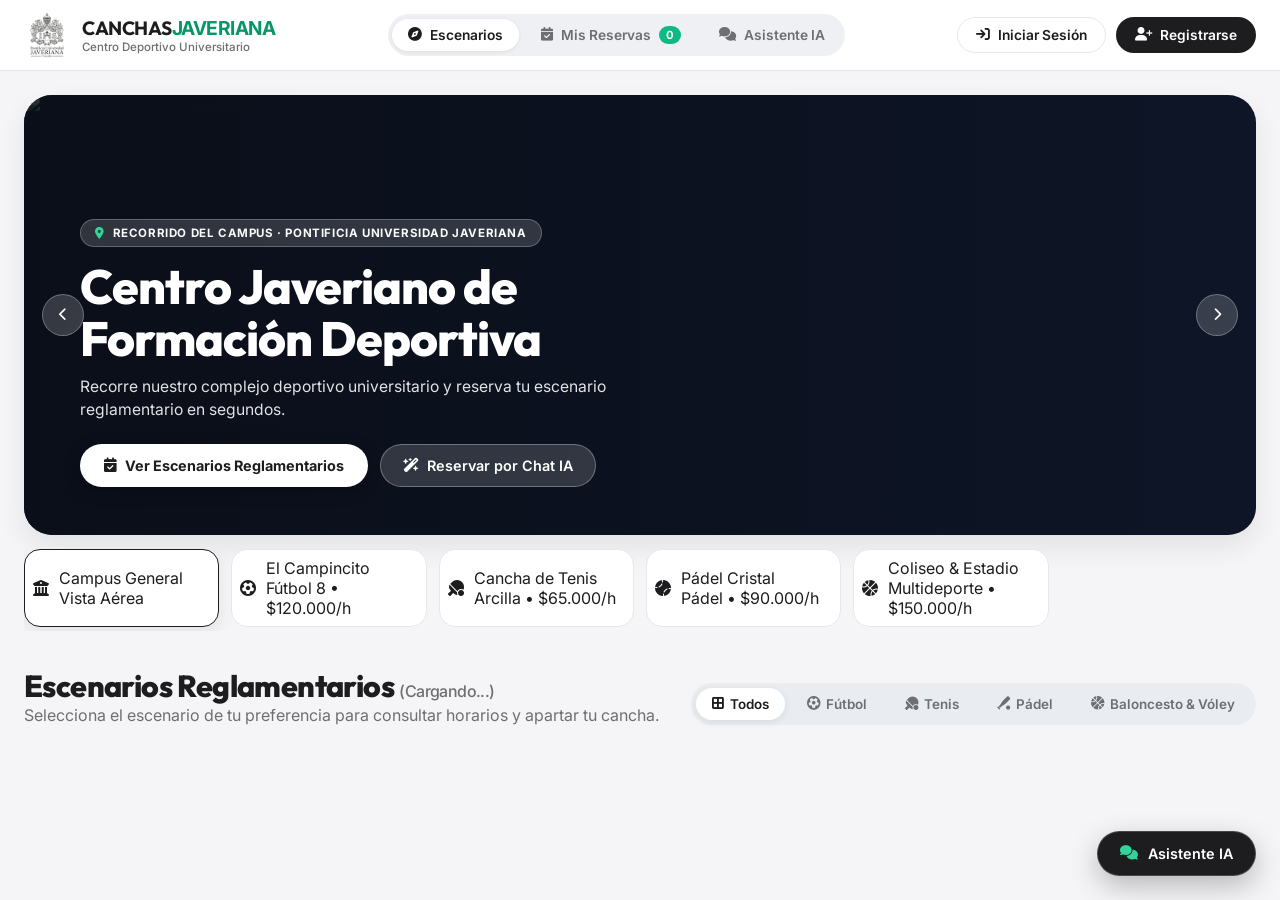
==== commit 2de0bf39: "feat(ui,db,ai): tour interactivo del campus con autoscroll, imagenes reales locales, reserva en 1 cl" ====
--- a/backend/src/main/resources/static/index.html
+++ b/backend/src/main/resources/static/index.html
@@ -3,43 +3,39 @@
 <head>
     <meta charset="UTF-8">
     <meta name="viewport" content="width=device-width, initial-scale=1.0">
-    <title>Canchas Javeriana - Reserva de Escenarios Deportivos</title>
-    <!-- Favicon Oficial Universidad Javeriana -->
+    <title>Canchas Javeriana — Centro Deportivo Universitario</title>
     <link rel="icon" type="image/png" href="logo-javeriana.png">
-    <!-- Google Fonts Outfit & Plus Jakarta Sans -->
     <link rel="preconnect" href="https://fonts.googleapis.com">
     <link rel="preconnect" href="https://fonts.gstatic.com" crossorigin>
-    <link href="https://fonts.googleapis.com/css2?family=Outfit:wght@400;500;600;700;800;900&family=Plus+Jakarta+Sans:wght@300;400;500;600;700;800&display=swap" rel="stylesheet">
-    <!-- FontAwesome Icons -->
+    <link href="https://fonts.googleapis.com/css2?family=Inter:wght@400;500;600;700&family=Outfit:wght@500;600;700;800&display=swap" rel="stylesheet">
     <link rel="stylesheet" href="https://cdnjs.cloudflare.com/ajax/libs/font-awesome/6.5.1/css/all.min.css">
     <link rel="stylesheet" href="styles.css">
 </head>
 <body>
-    <!-- Barra Superior de Navegación Floating Glass -->
+    <!-- Barra Superior de Navegación -->
     <header class="navbar">
         <div class="nav-container">
             <a href="#" class="brand-logo" onclick="app.showSection('catalogo')">
                 <img src="logo-javeriana.png" alt="Pontificia Universidad Javeriana" class="javeriana-nav-logo">
                 <div class="logo-text">
                     <span class="logo-title">CANCHAS<b>JAVERIANA</b></span>
-                    <span class="logo-subtitle">Complejo Deportivo Universitario</span>
+                    <span class="logo-subtitle">Centro Deportivo Universitario</span>
                 </div>
             </a>
 
             <nav class="nav-links">
                 <button class="nav-item active" id="nav-catalogo" onclick="app.showSection('catalogo')">
-                    <i class="fa-solid fa-compass"></i> Explorar Canchas
+                    <i class="fa-solid fa-compass"></i> Escenarios
                 </button>
                 <button class="nav-item" id="nav-mis-reservas" onclick="app.showSection('mis-reservas')">
                     <i class="fa-solid fa-calendar-check"></i> Mis Reservas
                     <span class="badge-count" id="count-reservas">0</span>
                 </button>
                 <button class="nav-item" id="nav-sportbot" onclick="app.toggleChatIa(true)">
-                    <i class="fa-solid fa-wand-magic-sparkles text-gemini"></i> SportBot IA
-                    <span class="badge-sparkle">Gemini</span>
+                    <i class="fa-solid fa-comments"></i> Asistente IA
                 </button>
                 <button class="nav-item admin-only" id="nav-admin" onclick="app.showSection('admin')" style="display: none;">
-                    <i class="fa-solid fa-shield-halved"></i> Gestión Admin
+                    <i class="fa-solid fa-shield-halved"></i> Administración
                 </button>
             </nav>
 
@@ -58,9 +54,9 @@
     <div id="admin-indicator-bar" class="admin-top-bar" style="display: none;">
         <div class="admin-bar-content">
             <span class="admin-badge"><i class="fa-solid fa-crown"></i> MODO ADMINISTRADOR COMPLEJO DEPORTIVO</span>
-            <span class="admin-desc">Tienes control total sobre escenarios, mantenimiento y monitor de reservas globales.</span>
+            <span class="admin-desc">Control de escenarios, mantenimiento y reservas globales en MySQL 8.4.</span>
             <button class="btn btn-sm btn-outline" style="background: rgba(255,255,255,0.15); color:white; border-color: rgba(255,255,255,0.3);" onclick="app.showSection('admin')">
-                <i class="fa-solid fa-chart-line"></i> Abrir Panel de Control Admin
+                <i class="fa-solid fa-chart-line"></i> Panel de Control
             </button>
         </div>
     </div>
@@ -71,79 +67,63 @@
     <!-- Contenido Principal Dinámico -->
     <main class="main-content">
         <!-- ========================================== -->
-        <!-- SECCIÓN 1: WF-01 CATÁLOGO DE CANCHAS -->
+        <!-- SECCIÓN 1: RECORRIDO DEL CAMPUS Y ESCENARIOS REGLAMENTARIOS -->
         <!-- ========================================== -->
         <section id="section-catalogo" class="content-section active">
-            <!-- HERO CINEMÁTICO ALTO RENDIMIENTO (Estilo Apple / Whoop / Tesla) -->
-            <div class="hero-theatrical">
-                <div class="hero-theatrical-overlay"></div>
-                <div class="hero-theatrical-content">
-                    <div class="hero-badge-pill">
-                        <span class="live-pulse"></span>
-                        <span>COMPLEJO DEPORTIVO UNIVERSITARIO · CAMPUS JAVERIANA BOGOTÁ</span>
-                    </div>
-
-                    <h1 class="hero-headline">Espacios de Alto Rendimiento para Mentes Brillantes</h1>
-
-                    <p class="hero-lead">
-                        Reserva escenarios de nivel reglamentario con disponibilidad en tiempo real, confirmación instantánea por correo electrónico y asistencia autónoma con Inteligencia Artificial.
-                    </p>
-
-                    <div class="hero-cta-group">
-                        <button class="btn btn-hero-primary" onclick="app.scrollToCatalogo()">
-                            <i class="fa-solid fa-futbol"></i> Explorar Canchas Disponibles
-                        </button>
-                        <button class="btn btn-hero-gemini" onclick="app.toggleChatIa(true)">
-                            <i class="fa-solid fa-wand-magic-sparkles"></i> Asistente SportBot (Gemini)
-                        </button>
-                    </div>
-
-                    <!-- BENTO TICKER DE MÉTRICAS EN VIVO -->
-                    <div class="hero-bento-ticker">
-                        <div class="bento-metric-card">
-                            <div class="metric-icon"><i class="fa-solid fa-clock"></i></div>
-                            <div class="metric-body">
-                                <span class="metric-number">16 Franjas Diarias</span>
-                                <span class="metric-label">Bloques de 60 min (06:00 a 22:00)</span>
-                            </div>
-                        </div>
-                        <div class="bento-metric-card">
-                            <div class="metric-icon icon-shield"><i class="fa-solid fa-shield-halved"></i></div>
-                            <div class="metric-body">
-                                <span class="metric-number">Anti-Overbooking ACID</span>
-                                <span class="metric-label">Cero colisiones con validación atómica</span>
-                            </div>
-                        </div>
-                        <div class="bento-metric-card">
-                            <div class="metric-icon icon-mail"><i class="fa-solid fa-envelope-circle-check"></i></div>
-                            <div class="metric-body">
-                                <span class="metric-number">Comprobante y QR</span>
-                                <span class="metric-label">Envío automático a tu correo institucional</span>
-                            </div>
-                        </div>
-                        <div class="bento-metric-card">
-                            <div class="metric-icon icon-gemini"><i class="fa-solid fa-microchip"></i></div>
-                            <div class="metric-body">
-                                <span class="metric-number">Google Gemini AI</span>
-                                <span class="metric-label">Reservas por lenguaje natural en 1 clic</span>
-                            </div>
-                        </div>
-                    </div>
-                </div>
-            </div>
-
-            <!-- SECCIÓN DEL CATÁLOGO EN BENTO GRID -->
+
+            <!-- HERO PANORÁMICO DEL CAMPUS CON AUTOSCROLL POR LOS ESCENARIOS -->
+            <div class="campus-showcase">
+                <div class="campus-stage" id="campus-stage">
+                    <!-- Imagen panorámica activa con efecto Ken Burns / Autoscroll -->
+                    <img id="campus-stage-img" src="/campus-javeriana.jpg" alt="Campus Deportivo Javeriana" class="campus-stage-bg">
+                    <div class="campus-stage-gradient"></div>
+
+                    <div class="campus-stage-content">
+                        <div class="campus-location-pill" id="campus-slide-tag">
+                            <i class="fa-solid fa-location-dot"></i>
+                            <span>RECORRIDO DEL CAMPUS · PONTIFICIA UNIVERSIDAD JAVERIANA</span>
+                        </div>
+                        <h1 id="campus-slide-title">Complejo Deportivo Javeriana</h1>
+                        <p id="campus-slide-desc">Recorre las instalaciones deportivas del campus: coliseo cubierto, pistas de polvo de ladrillo, pádel panorámico y canchas de fútbol.</p>
+                        <div class="campus-stage-actions">
+                            <button class="btn btn-stage-white" id="campus-slide-cta" onclick="app.scrollToCatalogo()">
+                                <i class="fa-solid fa-calendar-check"></i> Ver Escenarios Reglamentarios
+                            </button>
+                            <button class="btn btn-stage-glass" onclick="app.toggleChatIa(true)">
+                                <i class="fa-solid fa-wand-magic-sparkles"></i> Reservar por Chat IA
+                            </button>
+                        </div>
+                    </div>
+
+                    <!-- Controles laterales del recorrido -->
+                    <button class="campus-nav-arrow prev" onclick="app.prevCampusSlide()" title="Escenario anterior">
+                        <i class="fa-solid fa-chevron-left"></i>
+                    </button>
+                    <button class="campus-nav-arrow next" onclick="app.nextCampusSlide()" title="Siguiente escenario">
+                        <i class="fa-solid fa-chevron-right"></i>
+                    </button>
+                </div>
+
+                <!-- Cinta inferior con Autoscroll de las paradas del Campus -->
+                <div class="campus-tour-bar">
+                    <div class="campus-tour-inner" id="campus-tour-stops">
+                        <!-- Inyectado y sincronizado en vivo por app.js -->
+                    </div>
+                </div>
+            </div>
+
+            <!-- CATÁLOGO: ESCENARIOS REGLAMENTARIOS -->
             <div class="section-container" id="catalogo-anchor">
-                <div class="catalogo-toolbar">
+                <div class="catalogo-header-row">
                     <div>
-                        <h2 class="section-title">Escenarios Reglamentarios <span id="catalogo-total" class="counter-pill">(Cargando...)</span></h2>
-                        <p class="section-subtitle">Instalaciones con iluminación nocturna LED y superficies certificadas por federaciones deportivas.</p>
-                    </div>
-
-                    <!-- Barra de Filtros Rápidos -->
+                        <h2 class="catalogo-main-title">Escenarios Reglamentarios <span id="catalogo-total" class="catalogo-count">(Cargando...)</span></h2>
+                        <p class="text-muted">Selecciona el escenario de tu preferencia para consultar horarios y apartar tu cancha.</p>
+                    </div>
+
+                    <!-- Filtros de Disciplina -->
                     <div class="filter-pills">
                         <button class="pill active" data-disciplina="" onclick="app.filterDisciplina('')">
-                            <i class="fa-solid fa-border-all"></i> Todas
+                            <i class="fa-solid fa-border-all"></i> Todos
                         </button>
                         <button class="pill" data-disciplina="FUTBOL" onclick="app.filterDisciplina('FUTBOL')">
                             <i class="fa-solid fa-futbol"></i> Fútbol
@@ -160,19 +140,19 @@
                     </div>
                 </div>
 
-                <div id="escenarios-grid" class="cards-bento-grid">
+                <div id="escenarios-grid" class="cards-grid">
                     <!-- Tarjetas inyectadas dinámicamente con app.js -->
                 </div>
             </div>
         </section>
 
         <!-- ========================================== -->
-        <!-- SECCIÓN 2: WF-02 RESERVA Y MATRIZ DE HORARIOS -->
+        <!-- SECCIÓN 2: RESERVA Y MATRIZ DE HORARIOS -->
         <!-- ========================================== -->
         <section id="section-reserva" class="content-section">
             <div class="section-container">
                 <div class="back-link" onclick="app.showSection('catalogo')">
-                    <i class="fa-solid fa-arrow-left"></i> Volver al Catálogo de Canchas
+                    <i class="fa-solid fa-arrow-left"></i> Volver a Escenarios Reglamentarios
                 </div>
 
                 <div class="reserva-layout">
@@ -181,9 +161,9 @@
                         <div class="cancha-detail-card">
                             <img id="res-cancha-img" src="" alt="Cancha">
                             <div class="cancha-detail-body">
-                                <span class="badge" id="res-cancha-badge">FUTBOL</span>
-                                <h2 id="res-cancha-nombre">Cargando...</h2>
-                                <p id="res-cancha-desc" class="text-muted"></p>
+                                <span class="badge badge-primary" id="res-cancha-badge">FUTBOL</span>
+                                <h2 id="res-cancha-nombre" style="margin-top: 8px;">Cargando...</h2>
+                                <p id="res-cancha-desc" class="text-muted" style="margin-top: 6px; font-size: 0.9rem;"></p>
                                 
                                 <div class="detail-specs">
                                     <div class="spec-item">
@@ -192,7 +172,7 @@
                                     </div>
                                     <div class="spec-item">
                                         <i class="fa-solid fa-users"></i>
-                                        <div><span>Aforo</span><b id="res-cancha-aforo">-</b></div>
+                                        <div><span>Capacidad</span><b id="res-cancha-aforo">-</b></div>
                                     </div>
                                     <div class="spec-item">
                                         <i class="fa-solid fa-lightbulb"></i>
@@ -208,9 +188,9 @@
 
                         <!-- Selector de Fecha -->
                         <div class="date-picker-card">
-                            <label for="fecha-reserva"><i class="fa-solid fa-calendar-day"></i> Selecciona la Fecha del Partido:</label>
+                            <label for="fecha-reserva"><i class="fa-solid fa-calendar-day"></i> Fecha del Partido</label>
                             <input type="date" id="fecha-reserva" onchange="app.onFechaChange()">
-                            <small class="helper-text"><i class="fa-solid fa-circle-info"></i> No se permiten fechas pasadas (HU-08).</small>
+                            <small class="helper-text">Elige el día para ver las horas disponibles en vivo.</small>
                         </div>
                     </div>
 
@@ -219,14 +199,13 @@
                         <div class="matrix-card">
                             <div class="matrix-header">
                                 <div>
-                                    <h3>Franjas Horarias Disponibles</h3>
-                                    <p class="text-muted" id="matrix-fecha-subtitle">Selecciona una hora para apartar tu cupo</p>
+                                    <h3>Selecciona tu Horario</h3>
+                                    <p class="text-muted" id="matrix-fecha-subtitle">Haz clic en cualquier bloque disponible y confirma tu reserva abajo</p>
                                 </div>
-                                <!-- Leyenda de Estados por Color -->
                                 <div class="matrix-legend">
-                                    <span class="legend-item"><span class="legend-dot dot-libre"></span> Libre</span>
-                                    <span class="legend-item"><span class="legend-dot dot-ocupada"></span> Ocupada</span>
-                                    <span class="legend-item"><span class="legend-dot dot-seleccionada"></span> Tu Selección</span>
+                                    <span class="legend-item"><span class="legend-dot dot-libre"></span> Disponible</span>
+                                    <span class="legend-item"><span class="legend-dot dot-ocupada"></span> Reservada</span>
+                                    <span class="legend-item"><span class="legend-dot dot-seleccionada"></span> Seleccionada</span>
                                 </div>
                             </div>
 
@@ -234,17 +213,17 @@
                                 <!-- Botones de franja horaria inyectados dinámicamente -->
                             </div>
 
-                            <!-- Panel de Confirmación Anti-Colisión (WF-02) -->
+                            <!-- Panel de Confirmación -->
                             <div id="panel-confirmacion" class="confirmacion-box" style="display: none;">
                                 <div class="confirm-content">
                                     <div class="confirm-info">
-                                        <span class="confirm-tag"><i class="fa-solid fa-shield-check"></i> Validación Anti-Overbooking Activa</span>
+                                        <span class="confirm-tag"><i class="fa-solid fa-circle-check"></i> Horario Seleccionado</span>
                                         <h4>Resumen de tu Reserva</h4>
                                         <p id="confirm-resumen">Cancha Sintética 1 - 18:00 a 19:00</p>
                                         <div class="confirm-price">Total a Pagar: <b id="confirm-precio">$85.000 COP</b></div>
                                     </div>
                                     <button class="btn btn-success btn-lg" id="btn-confirmar-reserva" onclick="app.ejecutarReserva()">
-                                        <i class="fa-solid fa-check-circle"></i> Confirmar Reserva Inmediata
+                                        <i class="fa-solid fa-check-circle"></i> Confirmar Reserva
                                     </button>
                                 </div>
                             </div>
@@ -255,14 +234,14 @@
         </section>
 
         <!-- ========================================== -->
-        <!-- SECCIÓN 3: WF-03 MIS RESERVAS -->
+        <!-- SECCIÓN 3: MIS RESERVAS -->
         <!-- ========================================== -->
         <section id="section-mis-reservas" class="content-section">
             <div class="section-container">
                 <div class="section-header">
                     <div>
                         <h2>Mis Reservas <span class="badge badge-primary" id="badge-total-reservas">0</span></h2>
-                        <p class="text-muted">Consulta tu historial de reservas y gestiona cancelaciones con liberación inmediata de cupo.</p>
+                        <p class="text-muted">Consulta tus reservas activas o cancela cuando no puedas asistir.</p>
                     </div>
                 </div>
 
@@ -280,12 +259,12 @@
                 <div class="section-header">
                     <div>
                         <h2><i class="fa-solid fa-crown" style="color: #f59e0b;"></i> Panel de Control del Administrador</h2>
-                        <p class="text-muted">Gestión centralizada del Complejo Deportivo Javeriana: escenarios, mantenimiento y monitor global de reservas.</p>
+                        <p class="text-muted">Gestión de escenarios deportivos, estados de mantenimiento y reservas del campus (Motor MySQL 8.4).</p>
                     </div>
                     <div style="display: flex; gap: 10px; flex-wrap: wrap;">
-                        <a href="http://localhost:8080/h2-console" target="_blank" class="btn btn-outline" title="Abrir consola SQL H2">
-                            <i class="fa-solid fa-database"></i> Consola SQL H2
-                        </a>
+                        <span class="btn btn-outline" style="cursor: default;">
+                            <i class="fa-solid fa-database" style="color:#059669;"></i> MySQL 8.4 · canchas_db
+                        </span>
                         <button class="btn btn-primary" onclick="app.openModalCrearEscenario()">
                             <i class="fa-solid fa-plus"></i> Registrar Nuevo Escenario
                         </button>
@@ -330,7 +309,7 @@
                         <i class="fa-solid fa-layer-group"></i> Gestión de Escenarios y Mantenimiento
                     </button>
                     <button class="admin-tab-btn" id="tab-btn-reservas" onclick="app.switchAdminTab('reservas')">
-                        <i class="fa-solid fa-clipboard-list"></i> Monitor Global de Reservas del Campus
+                        <i class="fa-solid fa-clipboard-list"></i> Monitor Global de Reservas
                         <span class="badge-count" id="count-global-reservas" style="background:#f59e0b; color:#0f172a;">0</span>
                     </button>
                 </div>
@@ -385,48 +364,44 @@
     </main>
 
     <!-- ========================================== -->
-    <!-- WIDGET FLOTANTE SPORTBOT IA (GOOGLE GEMINI) -->
+    <!-- WIDGET FLOTANTE ASISTENTE IA -->
     <!-- ========================================== -->
     <div id="sportbot-widget" class="sportbot-container">
-        <!-- Botón Flotante con Pulso -->
-        <button id="sportbot-fab" class="sportbot-fab" onclick="app.toggleChatIa()" title="Abrir SportBot Asistente IA">
-            <span class="fab-pulse"></span>
-            <i class="fa-solid fa-wand-magic-sparkles"></i>
-            <span class="fab-label">SportBot IA</span>
+        <button id="sportbot-fab" class="sportbot-fab" onclick="app.toggleChatIa()" title="Abrir Asistente Deportivo IA">
+            <i class="fa-solid fa-comments"></i>
+            <span>Asistente IA</span>
         </button>
 
-        <!-- Ventana de Chat Inteligente -->
         <div id="sportbot-chat-window" class="sportbot-chat-window" style="display: none;">
             <div class="chat-header">
                 <div class="chat-header-info">
                     <div class="chat-avatar">
-                        <i class="fa-solid fa-microchip"></i>
+                        <i class="fa-solid fa-robot"></i>
                     </div>
                     <div>
-                        <div class="chat-title">SportBot Javeriana</div>
-                        <div class="chat-status"><span class="status-dot"></span> Motor Gemini 1.5 Flash</div>
+                        <div class="chat-title">Asistente Javeriana</div>
+                        <div class="chat-status"><span class="status-dot"></span> En línea · Reservas por chat</div>
                     </div>
                 </div>
                 <button class="chat-close-btn" onclick="app.toggleChatIa(false)">&times;</button>
             </div>
 
-            <!-- Sugerencias de Inicio Rápido -->
             <div class="chat-chips-bar">
-                <button class="chip-btn" onclick="app.enviarSugerenciaIa('¿Qué canchas de fútbol hay disponibles hoy?')">⚽ Fútbol hoy</button>
-                <button class="chip-btn" onclick="app.enviarSugerenciaIa('Quiero jugar pádel mañana a las 6pm')">🎾 Pádel 6:00 PM</button>
-                <button class="chip-btn" onclick="app.enviarSugerenciaIa('¿Cuáles canchas tienen iluminación LED?')">💡 Con luz nocturna</button>
+                <button class="chip-btn" onclick="app.enviarSugerenciaIa('¿Qué canchas de fútbol hay hoy?')">⚽ Fútbol hoy</button>
+                <button class="chip-btn" onclick="app.enviarSugerenciaIa('Quiero jugar tenis mañana a las 4pm')">🎾 Tenis 4:00 PM</button>
+                <button class="chip-btn" onclick="app.enviarSugerenciaIa('Quiero jugar pádel hoy a las 6pm')">🏸 Pádel 6:00 PM</button>
             </div>
 
             <div id="chat-messages-container" class="chat-messages">
                 <div class="chat-msg bot-msg">
                     <div class="msg-bubble">
-                        ¡Hola! Soy tu <b>Asistente Deportivo Inteligente</b>. Puedes preguntarme en lenguaje natural qué canchas hay libres o pedirme directamente que te reserve una. ¿Qué deporte quieres practicar?
+                        ¡Hola! 👋 ¿Qué deporte te gustaría jugar? Dime qué cancha o disciplina buscas y a qué hora te queda bien para armar tu reserva.
                     </div>
                 </div>
             </div>
 
             <form id="chat-input-form" onsubmit="app.enviarMensajeIa(event)" class="chat-input-box">
-                <input type="text" id="chat-input-text" placeholder="Ej. Resérvame la cancha de tenis mañana a las 10am..." autocomplete="off">
+                <input type="text" id="chat-input-text" placeholder="Escribe un deporte u horario..." autocomplete="off">
                 <button type="submit" class="btn-chat-send" id="btn-chat-send">
                     <i class="fa-solid fa-paper-plane"></i>
                 </button>
@@ -435,46 +410,46 @@
     </div>
 
     <!-- ========================================== -->
-    <!-- MODAL DE CONFIRMACIÓN CON COMPROBANTE Y CORREO -->
+    <!-- MODAL DE CONFIRMACIÓN DE RESERVA Y CORREO -->
     <!-- ========================================== -->
     <div id="modal-exito-reserva" class="modal-overlay" style="display: none;">
         <div class="modal-box modal-success-box">
             <button class="modal-close" onclick="app.closeModal('modal-exito-reserva')">&times;</button>
             <div class="success-header">
                 <div class="success-icon"><i class="fa-solid fa-circle-check"></i></div>
-                <h3>¡Reserva Confirmada con Éxito!</h3>
-                <p class="text-muted">Tu cupo ha sido asegurado sin colisiones en el sistema deportivo.</p>
+                <h3>¡Reserva Confirmada!</h3>
+                <p class="text-muted">Tu cancha ha quedado apartada exitosamente.</p>
             </div>
 
             <div class="receipt-card">
                 <div class="receipt-code-badge">
-                    <span>CÓDIGO OFICIAL</span>
+                    <span>CÓDIGO DE RESERVA</span>
                     <b id="receipt-codigo">RES-XXXXXXXX</b>
                 </div>
 
                 <div class="receipt-grid">
                     <div class="receipt-item">
-                        <span>Escenario:</span>
+                        <span>Escenario</span>
                         <b id="receipt-escenario">-</b>
                     </div>
                     <div class="receipt-item">
-                        <span>Disciplina:</span>
+                        <span>Disciplina</span>
                         <b id="receipt-disciplina">-</b>
                     </div>
                     <div class="receipt-item">
-                        <span>Fecha:</span>
+                        <span>Fecha</span>
                         <b id="receipt-fecha">-</b>
                     </div>
                     <div class="receipt-item">
-                        <span>Horario:</span>
+                        <span>Horario</span>
                         <b id="receipt-horario">-</b>
                     </div>
                     <div class="receipt-item">
-                        <span>Tarifa Total:</span>
+                        <span>Tarifa</span>
                         <b id="receipt-precio" style="color:#059669;">-</b>
                     </div>
                     <div class="receipt-item">
-                        <span>Deportista:</span>
+                        <span>Titular</span>
                         <b id="receipt-usuario">-</b>
                     </div>
                 </div>
@@ -482,16 +457,16 @@
                 <div class="email-sent-badge">
                     <i class="fa-solid fa-envelope-circle-check"></i>
                     <div>
-                        <b>Comprobante Oficial Enviado</b>
-                        <span>Hemos enviado los detalles y el código de ingreso a tu correo institucional.</span>
+                        <b>Notificación enviada por correo</b>
+                        <span>Enviamos los datos de tu reserva y la fecha programada a tu correo registrado.</span>
                     </div>
                 </div>
             </div>
 
             <div class="modal-actions" style="margin-top: 20px;">
-                <button class="btn btn-outline" onclick="app.closeModal('modal-exito-reserva')">Aceptar y Continuar</button>
+                <button class="btn btn-outline" onclick="app.closeModal('modal-exito-reserva')">Seguir explorando</button>
                 <button class="btn btn-primary" onclick="app.showSection('mis-reservas'); app.closeModal('modal-exito-reserva');">
-                    <i class="fa-solid fa-calendar-check"></i> Ver en Mis Reservas
+                    <i class="fa-solid fa-calendar-check"></i> Ver Mis Reservas
                 </button>
             </div>
         </div>
@@ -506,14 +481,14 @@
             <div class="modal-header">
                 <img src="logo-javeriana.png" alt="Pontificia Universidad Javeriana" class="modal-javeriana-logo">
                 <h3 id="auth-modal-title">Iniciar Sesión</h3>
-                <p class="text-muted" id="auth-modal-subtitle">Accede para reservar escenarios deportivos</p>
+                <p class="text-muted" id="auth-modal-subtitle">Accede para confirmar tu reserva deportiva</p>
             </div>
 
             <!-- Formulario Login -->
             <form id="form-login" onsubmit="app.handleLogin(event)">
                 <div class="form-group">
                     <label><i class="fa-solid fa-envelope"></i> Correo Electrónico</label>
-                    <input type="email" id="login-email" required placeholder="admin@canchas.com">
+                    <input type="email" id="login-email" required placeholder="usuario@canchas.com">
                 </div>
                 <div class="form-group">
                     <label><i class="fa-solid fa-lock"></i> Contraseña</label>
@@ -527,22 +502,22 @@
                 </div>
                 <!-- Cuentas de demostración rápida para evaluación -->
                 <div class="demo-accounts-box">
-                    <span><b>Credenciales Demo para Evaluación (Clic para auto-completar):</b></span>
+                    <span><b>Ingreso rápido en 1 clic (selecciona tu usuario):</b></span>
                     <div class="demo-pills">
-                        <button type="button" class="btn-demo" onclick="app.fillDemo('admin@canchas.com', 'admin123')">
-                            <i class="fa-solid fa-user-shield"></i> Administrador
-                        </button>
-                        <button type="button" class="btn-demo" onclick="app.fillDemo('nicolas@canchas.com', 'user123')">
-                            <i class="fa-solid fa-user"></i> Nicolás Cardozo
-                        </button>
-                        <button type="button" class="btn-demo" onclick="app.fillDemo('samuel@canchas.com', 'user123')">
-                            <i class="fa-solid fa-user"></i> Samuel Correa
-                        </button>
-                        <button type="button" class="btn-demo" onclick="app.fillDemo('espinosa@canchas.com', 'user123')">
-                            <i class="fa-solid fa-user"></i> Nicolás Espinosa
-                        </button>
-                        <button type="button" class="btn-demo" onclick="app.fillDemo('gustavo@canchas.com', 'user123')">
-                            <i class="fa-solid fa-user"></i> Gustavo Mejía
+                        <button type="button" class="btn-demo" onclick="app.loginDirectoDemo('nicolas@canchas.com', 'user123')">
+                            <i class="fa-solid fa-bolt" style="color:#10b981;"></i> Entrar como Nicolás Cardozo
+                        </button>
+                        <button type="button" class="btn-demo" onclick="app.loginDirectoDemo('samuel@canchas.com', 'user123')">
+                            <i class="fa-solid fa-bolt" style="color:#10b981;"></i> Entrar como Samuel Correa
+                        </button>
+                        <button type="button" class="btn-demo" onclick="app.loginDirectoDemo('espinosa@canchas.com', 'user123')">
+                            <i class="fa-solid fa-bolt" style="color:#10b981;"></i> Entrar como Nicolás Espinosa
+                        </button>
+                        <button type="button" class="btn-demo" onclick="app.loginDirectoDemo('gustavo@canchas.com', 'user123')">
+                            <i class="fa-solid fa-bolt" style="color:#10b981;"></i> Entrar como Gustavo Mejía
+                        </button>
+                        <button type="button" class="btn-demo" onclick="app.loginDirectoDemo('admin@canchas.com', 'admin123')">
+                            <i class="fa-solid fa-user-shield" style="color:#f59e0b;"></i> Entrar como Administrador
                         </button>
                     </div>
                 </div>
@@ -562,7 +537,7 @@
                 </div>
                 <div class="form-group">
                     <label>Correo Electrónico</label>
-                    <input type="email" id="reg-email" required placeholder="juan.perez@canchas.com">
+                    <input type="email" id="reg-email" required placeholder="juan.perez@javeriana.edu.co">
                 </div>
                 <div class="form-row">
                     <div class="form-group">
@@ -599,7 +574,7 @@
             <button class="modal-close" onclick="app.closeModal('modal-escenario')">&times;</button>
             <div class="modal-header">
                 <h3 id="modal-escenario-title">Registrar Nuevo Escenario</h3>
-                <p class="text-muted">Ingresa los datos técnicos y comerciales de la cancha deportiva.</p>
+                <p class="text-muted">Ingresa los datos de la cancha deportiva.</p>
             </div>
             <form id="form-escenario" onsubmit="app.guardarEscenario(event)">
                 <input type="hidden" id="esc-id">
@@ -643,7 +618,7 @@
 
                 <div class="form-group">
                     <label>URL de Imagen</label>
-                    <input type="url" id="esc-imagen" placeholder="https://ejemplo.com/cancha.jpg">
+                    <input type="text" id="esc-imagen" placeholder="/futbol8.jpg">
                 </div>
 
                 <div class="form-group">
@@ -671,15 +646,15 @@
     </div>
 
     <!-- ========================================== -->
-    <!-- MODAL CONFIRMAR CANCELACIÓN (WF-03) -->
+    <!-- MODAL CONFIRMAR CANCELACIÓN -->
     <!-- ========================================== -->
     <div id="modal-cancelar" class="modal-overlay" style="display: none;">
         <div class="modal-box">
             <button class="modal-close" onclick="app.closeModal('modal-cancelar')">&times;</button>
             <div class="modal-header">
                 <div class="logo-icon small alert"><i class="fa-solid fa-triangle-exclamation"></i></div>
-                <h3>¿Confirmar Cancelación?</h3>
-                <p class="text-muted">Al cancelar, la franja horaria se liberará de inmediato para otros deportistas (HU-06).</p>
+                <h3>¿Cancelar esta reserva?</h3>
+                <p class="text-muted">El horario quedará libre de inmediato para otros usuarios.</p>
             </div>
             <input type="hidden" id="cancel-reserva-id">
             <div class="form-group">
@@ -687,7 +662,7 @@
                 <input type="text" id="cancel-motivo" placeholder="Ej. Lluvia, imprevisto personal...">
             </div>
             <div class="modal-actions">
-                <button type="button" class="btn btn-outline" onclick="app.closeModal('modal-cancelar')">No cancelar</button>
+                <button type="button" class="btn btn-outline" onclick="app.closeModal('modal-cancelar')">Volver</button>
                 <button type="button" class="btn btn-danger" onclick="app.ejecutarCancelacion()">
                     <i class="fa-solid fa-ban"></i> Sí, Cancelar Reserva
                 </button>
@@ -695,24 +670,6 @@
         </div>
     </div>
 
-    <!-- Footer Institucional de Alta Calidad -->
-    <footer class="app-footer">
-        <div class="footer-container">
-            <div class="footer-brand">
-                <img src="logo-javeriana.png" alt="Pontificia Universidad Javeriana" class="footer-logo">
-                <div>
-                    <h4>PONTIFICIA UNIVERSIDAD JAVERIANA</h4>
-                    <p>Departamento de Ingeniería de Sistemas · Centro Deportivo Universitario</p>
-                </div>
-            </div>
-            <div class="footer-meta">
-                <span>Proyecto 3 · Desarrollo de Software 2026-3</span>
-                <span>Desarrollado con Spring Boot 3, Java 21, Google Gemini AI y Arquitectura 3 Capas</span>
-            </div>
-        </div>
-    </footer>
-
-    <!-- Scripts de la Aplicación -->
     <script src="app.js"></script>
 </body>
 </html>
--- a/backend/src/main/resources/static/styles.css
+++ b/backend/src/main/resources/static/styles.css
@@ -1,82 +1,77 @@
 /* ==============================================================================
-   ESTILOS PREMIUM DE ALTO RENDIMIENTO - CANCHAS JAVERIANA
-   Inspirado en DESIGN apple.md, DESIGN whoop.md y DESIGN tesla.md
-   Aesthetic: Theatrical Dark Hero + Studio Mist White Gallery + Glassmorphism
+   ESTILOS DE INTERFAZ - CANCHAS JAVERIANA
+   Recorrido Panorámico del Campus con Autoscroll + Galería Apple (#f5f5f7 / #ffffff)
    ============================================================================== */
 
 :root {
-    /* Paleta Inspirada en Apple & Whoop */
-    --color-gallery-white: #ffffff;
-    --color-studio-mist: #f5f5f7;
-    --color-lab-mist: #f0f2f6;
-    --color-obsidian: #050811;
-    --color-carbon: #0f172a;
-    --color-ink: #1d1d1f;
-    --color-slate: #64748b;
-    --color-hairline: #e2e8f0;
-    --color-hairline-dark: rgba(255, 255, 255, 0.12);
-
-    /* Acentos Deportivos & Institucionales */
-    --javeriana-blue: #002f6c;
-    --javeriana-gold: #eaaa00;
-    --apple-blue: #0071e3;
-    --pulse-violet: #6366f1;
-    --emerald-sport: #10b981;
-    --emerald-dark: #059669;
-    --danger-red: #ef4444;
-
-    /* Sombras y Elevaciones */
-    --shadow-soft: 0 4px 20px rgba(0, 0, 0, 0.04);
-    --shadow-card: 0 10px 30px -10px rgba(0, 0, 0, 0.08);
-    --shadow-elevated: 0 20px 40px -15px rgba(0, 0, 0, 0.15);
-    --shadow-glow-gemini: 0 0 25px rgba(99, 102, 241, 0.35);
-
-    /* Radios Apple (24px a 28px) */
-    --radius-pill: 999px;
-    --radius-card: 24px;
-    --radius-card-sm: 16px;
-    --radius-input: 12px;
+    --primary: #10b981;
+    --primary-dark: #059669;
+    --primary-light: #d1fae5;
+    --primary-glow: rgba(16, 185, 129, 0.22);
+
+    --accent: #0071e3;
+    --accent-light: #e0f2fe;
+
+    --danger: #ef4444;
+    --danger-light: #fee2e2;
+    --warning: #f59e0b;
+
+    --bg-main: #f5f5f7;
+    --bg-card: #ffffff;
+    --border: #e5e7eb;
+    --border-hover: #cbd5e1;
+
+    --text-main: #1d1d1f;
+    --text-muted: #6e6e73;
+    --text-light: #86868b;
+
+    --shadow-sm: 0 2px 10px rgba(0, 0, 0, 0.04);
+    --shadow-md: 0 12px 28px rgba(0, 0, 0, 0.08);
+    --shadow-xl: 0 20px 40px -10px rgba(0, 0, 0, 0.16);
+
+    --radius-sm: 10px;
+    --radius-md: 16px;
+    --radius-lg: 24px;
+    --radius-pill: 9999px;
 }
 
 * {
     margin: 0;
     padding: 0;
     box-sizing: border-box;
-    font-family: 'Plus Jakarta Sans', -apple-system, BlinkMacSystemFont, sans-serif;
+    font-family: 'Inter', -apple-system, BlinkMacSystemFont, sans-serif;
 }
 
 body {
-    background-color: var(--color-studio-mist);
-    color: var(--color-ink);
+    background-color: var(--bg-main);
+    color: var(--text-main);
     min-height: 100vh;
     display: flex;
     flex-direction: column;
-    overflow-x: hidden;
     -webkit-font-smoothing: antialiased;
 }
 
-/* ==============================================================================
-   NAVBAR (FLOATING GLASS PILL)
-   ============================================================================== */
+/* ==========================================
+   NAVBAR
+   ========================================== */
 .navbar {
-    background: rgba(255, 255, 255, 0.88);
-    backdrop-filter: blur(20px);
-    -webkit-backdrop-filter: blur(20px);
-    border-bottom: 1px solid var(--color-hairline);
+    background: rgba(255, 255, 255, 0.92);
+    backdrop-filter: saturate(180%) blur(20px);
+    -webkit-backdrop-filter: saturate(180%) blur(20px);
+    border-bottom: 1px solid var(--border);
     position: sticky;
     top: 0;
     z-index: 100;
-    transition: all 0.3s ease;
 }
 
 .nav-container {
-    max-width: 1320px;
+    max-width: 1280px;
     margin: 0 auto;
     padding: 12px 24px;
     display: flex;
     align-items: center;
     justify-content: space-between;
-    gap: 20px;
+    gap: 16px;
 }
 
 .brand-logo {
@@ -84,13 +79,49 @@
     align-items: center;
     gap: 12px;
     text-decoration: none;
-    color: var(--javeriana-blue);
+    color: var(--text-main);
 }
 
 .javeriana-nav-logo {
-    height: 44px;
+    height: 46px;
     width: auto;
     object-fit: contain;
+    transition: transform 0.2s ease;
+}
+
+.brand-logo:hover .javeriana-nav-logo {
+    transform: scale(1.04);
+}
+
+.modal-javeriana-logo {
+    height: 64px;
+    width: auto;
+    object-fit: contain;
+    margin: 0 auto 12px;
+    display: block;
+}
+
+.logo-icon {
+    width: 44px;
+    height: 44px;
+    border-radius: var(--radius-md);
+    background: linear-gradient(135deg, var(--primary), var(--accent));
+    color: white;
+    display: flex;
+    align-items: center;
+    justify-content: center;
+    font-size: 1.25rem;
+}
+
+.logo-icon.small {
+    width: 40px;
+    height: 40px;
+    font-size: 1.1rem;
+    margin: 0 auto 12px;
+}
+
+.logo-icon.alert {
+    background: linear-gradient(135deg, var(--danger), var(--warning));
 }
 
 .logo-text {
@@ -100,82 +131,63 @@
 
 .logo-title {
     font-family: 'Outfit', sans-serif;
-    font-size: 1.15rem;
+    font-size: 1.2rem;
+    font-weight: 700;
     letter-spacing: -0.5px;
-    font-weight: 500;
-    color: var(--javeriana-blue);
-    line-height: 1.1;
+    color: var(--text-main);
 }
 
 .logo-title b {
-    font-weight: 800;
-    color: #1e3a8a;
+    color: var(--primary-dark);
 }
 
 .logo-subtitle {
     font-size: 0.72rem;
-    color: var(--color-slate);
-    font-weight: 600;
-    letter-spacing: 0.2px;
+    color: var(--text-muted);
+    font-weight: 500;
 }
 
 .nav-links {
     display: flex;
     align-items: center;
-    gap: 8px;
-    background: #f1f3f7;
+    gap: 6px;
+    background: #eef0f4;
     padding: 4px;
     border-radius: var(--radius-pill);
 }
 
 .nav-item {
-    background: transparent;
+    background: none;
     border: none;
     padding: 8px 16px;
     border-radius: var(--radius-pill);
-    font-size: 0.88rem;
+    font-size: 0.86rem;
     font-weight: 600;
-    color: var(--color-slate);
+    color: var(--text-muted);
     cursor: pointer;
     display: flex;
     align-items: center;
     gap: 8px;
-    transition: all 0.2s cubic-bezier(0.16, 1, 0.3, 1);
+    transition: all 0.2s ease;
 }
 
 .nav-item:hover {
-    color: var(--color-ink);
-    background: rgba(255, 255, 255, 0.6);
+    color: var(--text-main);
 }
 
 .nav-item.active {
-    background: var(--color-gallery-white);
-    color: var(--javeriana-blue);
-    box-shadow: 0 2px 8px rgba(0, 0, 0, 0.06);
-}
-
-.text-gemini {
-    color: var(--pulse-violet);
-}
-
-.badge-sparkle {
-    background: linear-gradient(135deg, #4f46e5, #9333ea);
+    background: #ffffff;
+    color: var(--text-main);
+    box-shadow: 0 1px 4px rgba(0, 0, 0, 0.08);
+}
+
+.badge-count {
+    background: var(--primary);
     color: white;
-    font-size: 0.62rem;
-    font-weight: 800;
+    font-size: 0.7rem;
     padding: 2px 7px;
     border-radius: var(--radius-pill);
-    text-transform: uppercase;
-    letter-spacing: 0.5px;
-}
-
-.badge-count {
-    background: var(--javeriana-blue);
-    color: white;
-    font-size: 0.7rem;
-    font-weight: 700;
-    padding: 1px 7px;
-    border-radius: 999px;
+    font-weight: 700;
 }
 
 .nav-user {
@@ -184,947 +196,757 @@
     gap: 10px;
 }
 
-/* ==============================================================================
-   BOTONES ESTILO APPLE / WHOOP (PILL BUTTONS)
-   ============================================================================== */
+/* ==========================================
+   BUTTONS
+   ========================================== */
 .btn {
+    padding: 9px 18px;
+    border-radius: var(--radius-pill);
+    font-size: 0.86rem;
+    font-weight: 600;
+    cursor: pointer;
     display: inline-flex;
     align-items: center;
     justify-content: center;
     gap: 8px;
-    padding: 10px 20px;
-    border-radius: var(--radius-pill);
-    font-size: 0.88rem;
-    font-weight: 600;
-    cursor: pointer;
-    border: none;
-    transition: all 0.25s cubic-bezier(0.16, 1, 0.3, 1);
+    border: 1px solid transparent;
+    transition: all 0.2s ease;
     text-decoration: none;
 }
 
 .btn-primary {
-    background: var(--javeriana-blue);
+    background: var(--text-main);
+    color: #ffffff;
+}
+
+.btn-primary:hover {
+    background: #000000;
+    transform: translateY(-1px);
+    box-shadow: 0 4px 12px rgba(0, 0, 0, 0.15);
+}
+
+.btn-outline {
+    background: #ffffff;
+    border-color: var(--border);
+    color: var(--text-main);
+}
+
+.btn-outline:hover {
+    border-color: var(--border-hover);
+    background: #f9fafb;
+}
+
+.btn-success {
+    background: var(--primary);
     color: white;
 }
-.btn-primary:hover {
-    background: #00224f;
-    transform: translateY(-1px);
-    box-shadow: 0 4px 14px rgba(0, 47, 108, 0.25);
-}
-
-.btn-outline {
-    background: transparent;
-    color: var(--color-ink);
-    border: 1px solid var(--color-hairline);
-}
-.btn-outline:hover {
-    background: white;
-    border-color: #cbd5e1;
-    transform: translateY(-1px);
-}
-
-.btn-success {
-    background: var(--emerald-sport);
+
+.btn-success:hover {
+    background: var(--primary-dark);
+}
+
+.btn-danger {
+    background: var(--danger);
     color: white;
 }
-.btn-success:hover {
-    background: var(--emerald-dark);
-    box-shadow: 0 4px 14px rgba(16, 185, 129, 0.3);
-}
-
-.btn-danger {
-    background: var(--danger-red);
-    color: white;
-}
+
+.btn-danger:hover {
+    background: #dc2626;
+}
+
 .btn-sm {
-    padding: 6px 14px;
-    font-size: 0.8rem;
-}
+    padding: 6px 13px;
+    font-size: 0.78rem;
+}
+
 .btn-lg {
-    padding: 14px 28px;
-    font-size: 1rem;
-}
+    padding: 12px 24px;
+    font-size: 0.95rem;
+}
+
 .btn-block {
     width: 100%;
 }
 
-/* ==============================================================================
-   HERO CINEMÁTICO THEATRICAL (WHOOP / TESLA / APPLE AESTHETIC)
-   ============================================================================== */
-.hero-theatrical {
+/* ==========================================
+   HERO: RECORRIDO PANORÁMICO DEL CAMPUS CON AUTOSCROLL
+   ========================================== */
+.campus-showcase {
+    max-width: 1280px;
+    margin: 24px auto 0;
+    padding: 0 24px;
+}
+
+.campus-stage {
     position: relative;
-    background: radial-gradient(circle at 50% 20%, #1e293b 0%, #0a0f1d 60%, #030712 100%);
-    color: #ffffff;
-    padding: 70px 24px 80px;
-    border-bottom: 1px solid rgba(255, 255, 255, 0.08);
-    overflow: hidden;
-}
-
-.hero-theatrical-overlay {
-    position: absolute;
-    inset: 0;
-    background-image: 
-        radial-gradient(rgba(255, 255, 255, 0.04) 1px, transparent 1px),
-        radial-gradient(circle at 80% 80%, rgba(99, 102, 241, 0.12), transparent 40%),
-        radial-gradient(circle at 20% 20%, rgba(0, 113, 227, 0.1), transparent 45%);
-    background-size: 32px 32px, 100% 100%, 100% 100%;
-    pointer-events: none;
-}
-
-.hero-theatrical-content {
-    max-width: 1140px;
-    margin: 0 auto;
-    position: relative;
-    z-index: 2;
-    text-align: center;
-}
-
-.hero-badge-pill {
-    display: inline-flex;
-    align-items: center;
-    gap: 10px;
-    background: rgba(255, 255, 255, 0.08);
-    border: 1px solid rgba(255, 255, 255, 0.15);
-    padding: 6px 18px;
-    border-radius: var(--radius-pill);
-    font-size: 0.75rem;
-    font-weight: 700;
-    letter-spacing: 0.8px;
-    color: #e2e8f0;
-    margin-bottom: 24px;
-    backdrop-filter: blur(10px);
-}
-
-.live-pulse {
-    width: 8px;
-    height: 8px;
-    background: #10b981;
-    border-radius: 50%;
-    box-shadow: 0 0 10px #10b981;
-    animation: pulseGlow 2s infinite;
-}
-
-@keyframes pulseGlow {
-    0% { transform: scale(0.95); opacity: 0.8; }
-    50% { transform: scale(1.3); opacity: 1; }
-    100% { transform: scale(0.95); opacity: 0.8; }
-}
-
-.hero-headline {
-    font-family: 'Outfit', sans-serif;
-    font-size: clamp(2.4rem, 5.2vw, 3.8rem);
-    font-weight: 800;
-    line-height: 1.08;
-    letter-spacing: -1.5px;
-    color: #ffffff;
-    max-width: 960px;
-    margin: 0 auto 18px;
-    text-wrap: balance;
-}
-
-.hero-lead {
-    font-size: clamp(1rem, 2vw, 1.15rem);
-    line-height: 1.6;
-    color: #94a3b8;
-    max-width: 780px;
-    margin: 0 auto 34px;
-    font-weight: 400;
-}
-
-.hero-cta-group {
-    display: flex;
-    justify-content: center;
-    align-items: center;
-    gap: 16px;
-    flex-wrap: wrap;
-    margin-bottom: 50px;
-}
-
-.btn-hero-primary {
-    background: #ffffff;
-    color: #0f172a;
-    font-weight: 700;
-    padding: 14px 30px;
-    border-radius: var(--radius-pill);
-    font-size: 1rem;
-    box-shadow: 0 6px 20px rgba(255, 255, 255, 0.15);
-    transition: all 0.25s ease;
-}
-.btn-hero-primary:hover {
-    background: #f1f5f9;
-    transform: translateY(-2px);
-    box-shadow: 0 10px 25px rgba(255, 255, 255, 0.25);
-}
-
-.btn-hero-gemini {
-    background: linear-gradient(135deg, #4f46e5, #7c3aed);
-    color: #ffffff;
-    font-weight: 700;
-    padding: 14px 28px;
-    border-radius: var(--radius-pill);
-    font-size: 1rem;
-    box-shadow: 0 6px 25px rgba(124, 58, 237, 0.35);
-    border: 1px solid rgba(255, 255, 255, 0.2);
-    transition: all 0.25s ease;
-}
-.btn-hero-gemini:hover {
-    background: linear-gradient(135deg, #4338ca, #6d28d9);
-    transform: translateY(-2px);
-    box-shadow: 0 10px 30px rgba(124, 58, 237, 0.5);
-}
-
-/* BENTO TICKER */
-.hero-bento-ticker {
-    display: grid;
-    grid-template-columns: repeat(auto-fit, minmax(230px, 1fr));
-    gap: 16px;
-    max-width: 1080px;
-    margin: 0 auto;
-    text-align: left;
-}
-
-.bento-metric-card {
-    background: rgba(255, 255, 255, 0.05);
-    border: 1px solid rgba(255, 255, 255, 0.09);
-    border-radius: var(--radius-card-sm);
-    padding: 16px 18px;
-    display: flex;
-    align-items: center;
-    gap: 14px;
-    backdrop-filter: blur(12px);
-    transition: all 0.3s ease;
-}
-.bento-metric-card:hover {
-    background: rgba(255, 255, 255, 0.09);
-    border-color: rgba(255, 255, 255, 0.2);
-    transform: translateY(-2px);
-}
-
-.metric-icon {
-    width: 44px;
-    height: 44px;
-    border-radius: 12px;
-    background: rgba(255, 255, 255, 0.1);
-    color: #38bdf8;
-    display: flex;
-    align-items: center;
-    justify-content: center;
-    font-size: 1.2rem;
-    flex-shrink: 0;
-}
-.metric-icon.icon-shield { color: #10b981; background: rgba(16, 185, 129, 0.12); }
-.metric-icon.icon-mail { color: #f59e0b; background: rgba(245, 158, 11, 0.12); }
-.metric-icon.icon-gemini { color: #c084fc; background: rgba(192, 132, 252, 0.15); }
-
-.metric-body {
-    display: flex;
-    flex-direction: column;
-}
-.metric-number {
-    font-family: 'Outfit', sans-serif;
-    font-weight: 700;
-    font-size: 0.98rem;
-    color: #ffffff;
-    line-height: 1.2;
-}
-.metric-label {
-    font-size: 0.75rem;
-    color: #94a3b8;
-    margin-top: 2px;
-}
-
-/* ==============================================================================
-   SECCIONES Y CATÁLOGO EN BENTO GRID (APPLE WHITE GALLERY)
-   ============================================================================== */
-.main-content {
-    flex: 1;
-}
-
-.section-container {
-    max-width: 1320px;
-    margin: 0 auto;
-    padding: 40px 24px 60px;
-}
-
-.catalogo-toolbar {
-    display: flex;
-    justify-content: space-between;
-    align-items: flex-end;
-    margin-bottom: 32px;
-    flex-wrap: wrap;
-    gap: 20px;
-}
-
-.section-title {
-    font-family: 'Outfit', sans-serif;
-    font-size: 1.85rem;
-    font-weight: 800;
-    letter-spacing: -0.8px;
-    color: var(--color-ink);
-    display: flex;
-    align-items: center;
-    gap: 12px;
-}
-
-.counter-pill {
-    font-size: 0.9rem;
-    color: var(--color-slate);
-    font-weight: 600;
-}
-
-.section-subtitle {
-    font-size: 0.92rem;
-    color: var(--color-slate);
-    margin-top: 4px;
-}
-
-.filter-pills {
-    display: flex;
-    gap: 8px;
-    flex-wrap: wrap;
-}
-
-.pill {
-    background: var(--color-gallery-white);
-    border: 1px solid var(--color-hairline);
-    color: var(--color-slate);
-    padding: 8px 16px;
-    border-radius: var(--radius-pill);
-    font-size: 0.84rem;
-    font-weight: 600;
-    cursor: pointer;
-    transition: all 0.2s ease;
-    display: flex;
-    align-items: center;
-    gap: 6px;
-}
-.pill:hover {
-    border-color: #94a3b8;
-    color: var(--color-ink);
-}
-.pill.active {
-    background: var(--javeriana-blue);
-    border-color: var(--javeriana-blue);
-    color: #ffffff;
-    box-shadow: 0 2px 10px rgba(0, 47, 108, 0.2);
-}
-
-/* Bento Grid de Canchas */
-.cards-bento-grid {
-    display: grid;
-    grid-template-columns: repeat(auto-fill, minmax(360px, 1fr));
-    gap: 28px;
-}
-
-.cancha-card {
-    background: var(--color-gallery-white);
-    border-radius: var(--radius-card);
-    border: 1px solid var(--color-hairline);
-    overflow: hidden;
-    display: flex;
-    flex-direction: column;
-    box-shadow: var(--shadow-soft);
-    transition: all 0.35s cubic-bezier(0.16, 1, 0.3, 1);
-}
-.cancha-card:hover {
-    transform: translateY(-6px);
-    box-shadow: var(--shadow-card);
-    border-color: #cbd5e1;
-}
-
-.cancha-img-wrapper {
-    position: relative;
-    height: 220px;
+    height: 440px;
+    border-radius: 28px;
     overflow: hidden;
     background: #0f172a;
-}
-.cancha-img {
+    box-shadow: var(--shadow-md);
+}
+
+.campus-stage-bg {
     width: 100%;
     height: 100%;
     object-fit: cover;
-    transition: transform 0.6s ease;
-}
-.cancha-card:hover .cancha-img {
-    transform: scale(1.05);
-}
-
-.cancha-badge {
+    object-position: center;
+    display: block;
+    animation: campusPan 12s ease-in-out infinite alternate;
+    transition: opacity 0.45s ease;
+}
+
+@keyframes campusPan {
+    0% { transform: scale(1.02) translateX(0%); }
+    100% { transform: scale(1.09) translateX(-1.5%); }
+}
+
+.campus-stage-gradient {
+    position: absolute;
+    inset: 0;
+    background: linear-gradient(
+        90deg,
+        rgba(9, 13, 22, 0.86) 0%,
+        rgba(9, 13, 22, 0.55) 50%,
+        rgba(9, 13, 22, 0.18) 100%
+    );
+}
+
+.campus-stage-content {
+    position: absolute;
+    inset: 0;
+    padding: 48px 56px;
+    display: flex;
+    flex-direction: column;
+    justify-content: flex-end;
+    max-width: 680px;
+    color: #ffffff;
+    z-index: 2;
+}
+
+.campus-location-pill {
+    display: inline-flex;
+    align-items: center;
+    gap: 8px;
+    background: rgba(255, 255, 255, 0.16);
+    backdrop-filter: blur(12px);
+    -webkit-backdrop-filter: blur(12px);
+    border: 1px solid rgba(255, 255, 255, 0.24);
+    padding: 6px 14px;
+    border-radius: var(--radius-pill);
+    font-size: 0.72rem;
+    font-weight: 700;
+    letter-spacing: 0.6px;
+    width: fit-content;
+    margin-bottom: 14px;
+    color: #f8fafc;
+}
+
+.campus-location-pill i {
+    color: #34d399;
+}
+
+.campus-stage-content h1 {
+    font-family: 'Outfit', sans-serif;
+    font-size: clamp(2rem, 3.8vw, 3rem);
+    font-weight: 800;
+    line-height: 1.08;
+    letter-spacing: -1px;
+    margin-bottom: 10px;
+    color: #ffffff;
+}
+
+.campus-stage-content p {
+    font-size: 0.98rem;
+    line-height: 1.5;
+    color: rgba(255, 255, 255, 0.88);
+    margin-bottom: 22px;
+    max-width: 560px;
+}
+
+.campus-stage-actions {
+    display: flex;
+    gap: 12px;
+    flex-wrap: wrap;
+}
+
+.btn-stage-white {
+    background: #ffffff;
+    color: #1d1d1f;
+    padding: 12px 24px;
+    border-radius: var(--radius-pill);
+    font-weight: 700;
+    font-size: 0.9rem;
+    border: none;
+    box-shadow: 0 4px 16px rgba(0, 0, 0, 0.25);
+}
+
+.btn-stage-white:hover {
+    background: #f1f5f9;
+    transform: translateY(-2px);
+}
+
+.btn-stage-glass {
+    background: rgba(255, 255, 255, 0.16);
+    backdrop-filter: blur(12px);
+    color: #ffffff;
+    border: 1px solid rgba(255, 255, 255, 0.3);
+    padding: 12px 22px;
+    border-radius: var(--radius-pill);
+    font-weight: 600;
+    font-size: 0.9rem;
+}
+
+.btn-stage-glass:hover {
+    background: rgba(255, 255, 255, 0.26);
+    transform: translateY(-2px);
+}
+
+.campus-nav-arrow {
+    position: absolute;
+    top: 50%;
+    transform: translateY(-50%);
+    width: 42px;
+    height: 42px;
+    border-radius: 50%;
+    background: rgba(255, 255, 255, 0.18);
+    backdrop-filter: blur(10px);
+    border: 1px solid rgba(255, 255, 255, 0.28);
+    color: #ffffff;
+    cursor: pointer;
+    z-index: 3;
+    display: flex;
+    align-items: center;
+    justify-content: center;
+    transition: all 0.2s ease;
+}
+
+.campus-nav-arrow:hover {
+    background: #ffffff;
+    color: #1d1d1f;
+}
+
+.campus-nav-arrow.prev { left: 18px; }
+.campus-nav-arrow.next { right: 18px; }
+
+/* Cinta de paradas del campus (Autoscroll) */
+.campus-tour-bar {
+    margin-top: 14px;
+    overflow-x: auto;
+    scrollbar-width: none;
+    padding-bottom: 4px;
+}
+
+.campus-tour-bar::-webkit-scrollbar {
+    display: none;
+}
+
+.campus-tour-inner {
+    display: grid;
+    grid-template-columns: repeat(6, minmax(185px, 1fr));
+    gap: 12px;
+}
+
+.campus-stop-card {
+    background: #ffffff;
+    border: 1px solid var(--border);
+    border-radius: 16px;
+    padding: 8px;
+    display: flex;
+    align-items: center;
+    gap: 10px;
+    cursor: pointer;
+    position: relative;
+    overflow: hidden;
+    transition: all 0.25s ease;
+    text-align: left;
+}
+
+.campus-stop-card:hover {
+    border-color: #94a3b8;
+    transform: translateY(-2px);
+}
+
+.campus-stop-card.active {
+    border-color: var(--text-main);
+    box-shadow: 0 6px 18px rgba(0, 0, 0, 0.08);
+}
+
+.campus-stop-thumb {
+    width: 48px;
+    height: 48px;
+    border-radius: 10px;
+    object-fit: cover;
+    flex-shrink: 0;
+}
+
+.campus-stop-info {
+    display: flex;
+    flex-direction: column;
+    min-width: 0;
+}
+
+.campus-stop-zone {
+    font-size: 0.65rem;
+    font-weight: 700;
+    text-transform: uppercase;
+    color: var(--primary-dark);
+    letter-spacing: 0.3px;
+}
+
+.campus-stop-title {
+    font-family: 'Outfit', sans-serif;
+    font-size: 0.82rem;
+    font-weight: 700;
+    color: var(--text-main);
+    white-space: nowrap;
+    overflow: hidden;
+    text-overflow: ellipsis;
+}
+
+.campus-stop-progress {
+    position: absolute;
+    bottom: 0;
+    left: 0;
+    height: 3px;
+    background: var(--primary);
+    width: 0%;
+}
+
+.campus-stop-card.active .campus-stop-progress {
+    animation: stopProgress 4.5s linear forwards;
+}
+
+@keyframes stopProgress {
+    from { width: 0%; }
+    to { width: 100%; }
+}
+
+/* ==========================================
+   MAIN CONTENT & SECTIONS (CRITICAL VISIBILITY)
+   ========================================== */
+.main-content {
+    flex: 1;
+}
+
+.content-section {
+    display: none;
+}
+
+.content-section.active {
+    display: block;
+}
+
+.section-container {
+    max-width: 1280px;
+    margin: 0 auto;
+    padding: 36px 24px 64px;
+}
+
+.catalogo-header-row {
+    display: flex;
+    justify-content: space-between;
+    align-items: flex-end;
+    margin-bottom: 28px;
+    flex-wrap: wrap;
+    gap: 18px;
+}
+
+.catalogo-main-title {
+    font-family: 'Outfit', sans-serif;
+    font-size: 1.9rem;
+    font-weight: 800;
+    letter-spacing: -0.6px;
+    color: var(--text-main);
+}
+
+.section-header {
+    display: flex;
+    justify-content: space-between;
+    align-items: center;
+    margin-bottom: 28px;
+    flex-wrap: wrap;
+    gap: 16px;
+}
+
+.section-header h2 {
+    font-family: 'Outfit', sans-serif;
+    font-size: 1.75rem;
+    font-weight: 700;
+    letter-spacing: -0.5px;
+    color: var(--text-main);
+}
+
+.catalogo-count {
+    font-size: 1rem;
+    font-weight: 500;
+    color: var(--text-muted);
+}
+
+.text-muted {
+    color: var(--text-muted);
+}
+
+.text-primary {
+    color: var(--primary-dark);
+}
+
+/* FILTER PILLS */
+.filter-pills {
+    display: inline-flex;
+    flex-wrap: wrap;
+    gap: 6px;
+    background: #e9ecf1;
+    padding: 5px;
+    border-radius: var(--radius-pill);
+}
+
+.pill {
+    background: none;
+    border: none;
+    color: var(--text-muted);
+    padding: 8px 16px;
+    border-radius: var(--radius-pill);
+    font-weight: 600;
+    font-size: 0.84rem;
+    cursor: pointer;
+    display: flex;
+    align-items: center;
+    gap: 6px;
+    transition: all 0.2s ease;
+}
+
+.pill:hover {
+    color: var(--text-main);
+}
+
+.pill.active {
+    background: #ffffff;
+    color: var(--text-main);
+    box-shadow: 0 2px 8px rgba(0, 0, 0, 0.08);
+}
+
+/* ==========================================
+   CARDS GRID (ESCENARIOS REGLAMENTARIOS)
+   ========================================== */
+.cards-grid {
+    display: grid;
+    grid-template-columns: repeat(auto-fill, minmax(350px, 1fr));
+    gap: 28px;
+}
+
+.cancha-card {
+    background: var(--bg-card);
+    border-radius: var(--radius-lg);
+    border: 1px solid var(--border);
+    overflow: hidden;
+    box-shadow: var(--shadow-sm);
+    display: flex;
+    flex-direction: column;
+    transition: transform 0.25s ease, box-shadow 0.25s ease, border-color 0.25s ease;
+}
+
+.cancha-card:hover {
+    transform: translateY(-4px);
+    box-shadow: var(--shadow-md);
+    border-color: var(--border-hover);
+}
+
+.card-image-box {
+    position: relative;
+    height: 220px;
+    width: 100%;
+    overflow: hidden;
+    background: #0f172a;
+    flex-shrink: 0;
+}
+
+.card-image-box img {
+    width: 100%;
+    height: 100%;
+    object-fit: cover;
+    object-position: center;
+    display: block;
+    transition: transform 0.45s ease;
+}
+
+.cancha-card:hover .card-image-box img {
+    transform: scale(1.04);
+}
+
+.badge {
+    display: inline-flex;
+    align-items: center;
+    padding: 5px 12px;
+    border-radius: var(--radius-pill);
+    font-size: 0.72rem;
+    font-weight: 700;
+    text-transform: uppercase;
+    letter-spacing: 0.5px;
+}
+
+.badge-tag {
     position: absolute;
     top: 14px;
     left: 14px;
-    background: rgba(15, 23, 42, 0.75);
-    backdrop-filter: blur(10px);
-    color: white;
-    font-size: 0.72rem;
-    font-weight: 800;
-    padding: 4px 12px;
-    border-radius: var(--radius-pill);
-    letter-spacing: 0.5px;
-    border: 1px solid rgba(255, 255, 255, 0.15);
-}
-
-.cancha-status-badge {
+    background: rgba(15, 23, 42, 0.8);
+    backdrop-filter: blur(8px);
+    color: #ffffff;
+}
+
+.badge-mantenimiento {
     position: absolute;
     top: 14px;
     right: 14px;
-    font-size: 0.72rem;
-    font-weight: 700;
-    padding: 4px 12px;
-    border-radius: var(--radius-pill);
-}
-.status-disp {
-    background: rgba(16, 185, 129, 0.9);
-    color: white;
-}
-.status-mant {
-    background: rgba(239, 68, 68, 0.9);
-    color: white;
-}
-
-.cancha-body {
+    background: #dc2626;
+    color: #ffffff;
+}
+
+.badge-primary {
+    background: var(--primary-light);
+    color: var(--primary-dark);
+}
+
+.card-body {
     padding: 24px;
+    flex: 1;
     display: flex;
     flex-direction: column;
-    flex: 1;
-}
-
-.cancha-title {
+}
+
+.card-title {
     font-family: 'Outfit', sans-serif;
-    font-size: 1.28rem;
-    font-weight: 700;
-    letter-spacing: -0.4px;
-    color: var(--color-ink);
-    margin-bottom: 6px;
-}
-
-.cancha-desc {
-    font-size: 0.85rem;
-    color: var(--color-slate);
+    font-size: 1.25rem;
+    font-weight: 700;
+    letter-spacing: -0.3px;
+    margin-bottom: 8px;
+    color: var(--text-main);
+}
+
+.card-desc {
+    color: var(--text-muted);
+    font-size: 0.88rem;
     line-height: 1.5;
     margin-bottom: 18px;
     flex: 1;
 }
 
-.cancha-chips {
-    display: flex;
-    flex-wrap: wrap;
+.card-features {
+    display: grid;
+    grid-template-columns: repeat(3, 1fr);
     gap: 8px;
-    margin-bottom: 20px;
-}
-
-.chip-tag {
-    background: var(--color-studio-mist);
-    border: 1px solid var(--color-hairline);
-    padding: 4px 10px;
-    border-radius: 8px;
-    font-size: 0.74rem;
-    color: #475569;
+    padding-top: 14px;
+    border-top: 1px solid var(--border);
+    margin-bottom: 18px;
+}
+
+.feature-pill {
+    display: flex;
+    flex-direction: column;
+    align-items: center;
+    text-align: center;
+    background: var(--bg-main);
+    padding: 9px 6px;
+    border-radius: var(--radius-sm);
+    font-size: 0.73rem;
+    color: var(--text-muted);
+    gap: 2px;
+}
+
+.feature-pill i {
+    color: var(--text-main);
+    margin-bottom: 3px;
+    font-size: 0.9rem;
+}
+
+.feature-pill b {
+    color: var(--text-main);
+    font-size: 0.78rem;
     font-weight: 600;
-    display: flex;
-    align-items: center;
-    gap: 5px;
-}
-
-.cancha-footer {
-    display: flex;
-    align-items: center;
+}
+
+.card-footer {
+    display: flex;
     justify-content: space-between;
-    padding-top: 16px;
-    border-top: 1px solid var(--color-hairline);
-}
-
-.cancha-price {
+    align-items: center;
+    padding-top: 14px;
+    border-top: 1px solid var(--border);
+}
+
+.card-price {
     display: flex;
     flex-direction: column;
 }
+
 .price-label {
     font-size: 0.7rem;
-    color: var(--color-slate);
+    color: var(--text-muted);
     text-transform: uppercase;
-    font-weight: 600;
-}
-.price-val {
+    letter-spacing: 0.3px;
+}
+
+.price-value {
     font-family: 'Outfit', sans-serif;
     font-size: 1.25rem;
-    font-weight: 800;
-    color: var(--javeriana-blue);
-}
-
-/* ==============================================================================
-   WIDGET FLOTANTE SPORTBOT (GOOGLE GEMINI)
-   ============================================================================== */
-.sportbot-container {
-    position: fixed;
-    bottom: 26px;
-    right: 26px;
-    z-index: 999;
-}
-
-.sportbot-fab {
-    background: linear-gradient(135deg, #1e1b4b, #312e81, #4f46e5);
-    color: #ffffff;
-    border: 1px solid rgba(255, 255, 255, 0.25);
-    padding: 12px 22px;
-    border-radius: var(--radius-pill);
+    font-weight: 700;
+    color: var(--text-main);
+}
+
+/* ==========================================
+   SECCIÓN 2: RESERVA Y MATRIZ DE HORARIOS
+   ========================================== */
+.back-link {
+    display: inline-flex;
+    align-items: center;
+    gap: 8px;
+    color: var(--text-main);
+    font-weight: 600;
+    font-size: 0.9rem;
+    margin-bottom: 20px;
     cursor: pointer;
-    display: flex;
-    align-items: center;
-    gap: 10px;
-    font-weight: 700;
-    font-size: 0.92rem;
-    box-shadow: 0 8px 30px rgba(79, 70, 229, 0.45);
-    transition: all 0.3s cubic-bezier(0.16, 1, 0.3, 1);
-    position: relative;
-}
-.sportbot-fab:hover {
-    transform: translateY(-3px) scale(1.03);
-    box-shadow: 0 12px 35px rgba(79, 70, 229, 0.6);
-}
-
-.fab-pulse {
-    position: absolute;
-    inset: -3px;
-    border-radius: var(--radius-pill);
-    border: 2px solid rgba(129, 140, 248, 0.6);
-    animation: pulseBorder 2s infinite;
-    pointer-events: none;
-}
-
-@keyframes pulseBorder {
-    0% { transform: scale(1); opacity: 0.8; }
-    50% { transform: scale(1.08); opacity: 0; }
-    100% { transform: scale(1); opacity: 0; }
-}
-
-.sportbot-chat-window {
-    width: 380px;
-    height: 540px;
-    background: var(--color-gallery-white);
-    border-radius: var(--radius-card);
-    border: 1px solid var(--color-hairline);
-    box-shadow: var(--shadow-elevated);
-    display: flex;
-    flex-direction: column;
+}
+
+.back-link:hover {
+    text-decoration: underline;
+}
+
+.reserva-layout {
+    display: grid;
+    grid-template-columns: 380px 1fr;
+    gap: 28px;
+}
+
+.cancha-detail-card {
+    background: white;
+    border-radius: var(--radius-lg);
+    border: 1px solid var(--border);
     overflow: hidden;
-    margin-bottom: 12px;
-    animation: slideUpFade 0.3s cubic-bezier(0.16, 1, 0.3, 1);
-}
-
-@keyframes slideUpFade {
-    from { opacity: 0; transform: translateY(20px) scale(0.96); }
-    to { opacity: 1; transform: translateY(0) scale(1); }
-}
-
-.chat-header {
-    background: var(--javeriana-blue);
-    color: white;
-    padding: 16px 20px;
-    display: flex;
-    align-items: center;
-    justify-content: space-between;
-    border-bottom: 3px solid var(--javeriana-gold);
-}
-
-.chat-header-info {
-    display: flex;
-    align-items: center;
-    gap: 12px;
-}
-
-.chat-avatar {
-    width: 38px;
-    height: 38px;
-    background: rgba(255, 255, 255, 0.15);
-    border-radius: 50%;
-    display: flex;
-    align-items: center;
-    justify-content: center;
-    font-size: 1.1rem;
-    color: #e2e8f0;
-}
-
-.chat-title {
-    font-family: 'Outfit', sans-serif;
-    font-weight: 700;
-    font-size: 1rem;
-    line-height: 1.1;
-}
-
-.chat-status {
-    font-size: 0.72rem;
-    color: #93c5fd;
-    display: flex;
-    align-items: center;
-    gap: 5px;
-    margin-top: 2px;
-}
-
-.status-dot {
-    width: 6px;
-    height: 6px;
-    background: #34d399;
-    border-radius: 50%;
-}
-
-.chat-close-btn {
-    background: transparent;
-    border: none;
-    color: white;
-    font-size: 1.5rem;
-    cursor: pointer;
-    line-height: 1;
-    opacity: 0.8;
-}
-.chat-close-btn:hover { opacity: 1; }
-
-.chat-chips-bar {
-    padding: 10px 14px;
-    background: #f8fafc;
-    border-bottom: 1px solid var(--color-hairline);
-    display: flex;
-    gap: 6px;
-    overflow-x: auto;
-    white-space: nowrap;
-}
-
-.chip-btn {
-    background: white;
-    border: 1px solid var(--color-hairline);
-    padding: 5px 10px;
-    border-radius: 12px;
-    font-size: 0.73rem;
-    font-weight: 600;
-    color: var(--color-slate);
-    cursor: pointer;
-    transition: all 0.2s ease;
-    flex-shrink: 0;
-}
-.chip-btn:hover {
-    background: #eef2ff;
-    color: #4338ca;
-    border-color: #c7d2fe;
-}
-
-.chat-messages {
-    flex: 1;
-    padding: 16px;
-    overflow-y: auto;
-    display: flex;
-    flex-direction: column;
-    gap: 12px;
-}
-
-.chat-msg {
-    display: flex;
-    flex-direction: column;
-    max-width: 88%;
-}
-.bot-msg {
-    align-self: flex-start;
-}
-.user-msg {
-    align-self: flex-end;
-}
-
-.msg-bubble {
-    padding: 12px 16px;
-    border-radius: 18px;
-    font-size: 0.86rem;
-    line-height: 1.45;
-}
-.bot-msg .msg-bubble {
-    background: #f1f5f9;
-    color: #1e293b;
-    border-bottom-left-radius: 4px;
-}
-.user-msg .msg-bubble {
-    background: var(--javeriana-blue);
-    color: #ffffff;
-    border-bottom-right-radius: 4px;
-}
-
-/* Tarjeta Interactiva de Reserva dentro del Chat */
-.chat-booking-card {
-    background: #ffffff;
-    border: 1px solid #c7d2fe;
-    border-radius: 14px;
-    padding: 14px;
-    margin-top: 10px;
-    box-shadow: 0 4px 16px rgba(79, 70, 229, 0.08);
-}
-
-.booking-card-header {
-    font-family: 'Outfit', sans-serif;
-    font-weight: 700;
-    font-size: 0.95rem;
-    color: var(--javeriana-blue);
-    margin-bottom: 4px;
-}
-
-.booking-card-info {
-    font-size: 0.78rem;
-    color: #475569;
-    margin-bottom: 12px;
-    display: flex;
-    flex-direction: column;
-    gap: 3px;
-}
-
-.btn-book-now {
+    margin-bottom: 20px;
+    box-shadow: var(--shadow-sm);
+}
+
+.cancha-detail-card img {
     width: 100%;
-    background: linear-gradient(135deg, #10b981, #059669);
-    color: white;
-    border: none;
-    padding: 9px;
-    border-radius: 10px;
-    font-size: 0.82rem;
-    font-weight: 700;
-    cursor: pointer;
-    transition: all 0.2s ease;
-    display: flex;
-    align-items: center;
-    justify-content: center;
-    gap: 6px;
-}
-.btn-book-now:hover {
-    background: #047857;
-    box-shadow: 0 4px 12px rgba(16, 185, 129, 0.3);
-}
-
-.chat-input-box {
-    display: flex;
-    align-items: center;
-    gap: 8px;
-    padding: 12px 14px;
-    border-top: 1px solid var(--color-hairline);
-    background: #ffffff;
-}
-
-.chat-input-box input {
-    flex: 1;
-    border: 1px solid var(--color-hairline);
-    border-radius: var(--radius-pill);
-    padding: 10px 16px;
-    font-size: 0.85rem;
-    outline: none;
-}
-.chat-input-box input:focus {
-    border-color: #4f46e5;
-}
-
-.btn-chat-send {
-    background: #4f46e5;
-    color: white;
-    border: none;
-    width: 38px;
-    height: 38px;
-    border-radius: 50%;
-    cursor: pointer;
-    display: flex;
-    align-items: center;
-    justify-content: center;
-    transition: all 0.2s ease;
-}
-.btn-chat-send:hover {
-    background: #4338ca;
-    transform: scale(1.05);
-}
-
-/* ==============================================================================
-   MODAL DE ÉXITO Y RECIBO CON CORREO
-   ============================================================================== */
-.modal-success-box {
-    max-width: 520px;
-    text-align: center;
-}
-
-.success-header {
-    margin-bottom: 20px;
-}
-
-.success-icon {
-    width: 64px;
-    height: 64px;
-    background: #d1fae5;
-    color: #10b981;
-    border-radius: 50%;
-    display: flex;
-    align-items: center;
-    justify-content: center;
-    font-size: 2rem;
-    margin: 0 auto 14px;
-    animation: popIcon 0.4s cubic-bezier(0.16, 1, 0.3, 1);
-}
-
-@keyframes popIcon {
-    from { transform: scale(0.6); opacity: 0; }
-    to { transform: scale(1); opacity: 1; }
-}
-
-.receipt-card {
-    background: #f8fafc;
-    border: 1px solid var(--color-hairline);
-    border-radius: var(--radius-card-sm);
-    padding: 20px;
-    text-align: left;
-}
-
-.receipt-code-badge {
-    background: #eef2ff;
-    border: 1px solid #c7d2fe;
-    padding: 8px 14px;
-    border-radius: 10px;
-    display: flex;
-    justify-content: space-between;
-    align-items: center;
-    margin-bottom: 16px;
-}
-.receipt-code-badge span {
-    font-size: 0.72rem;
-    font-weight: 700;
-    color: #4338ca;
-}
-.receipt-code-badge b {
-    font-family: monospace;
-    font-size: 1rem;
-    color: var(--javeriana-blue);
-}
-
-.receipt-grid {
+    height: 190px;
+    object-fit: cover;
+    display: block;
+}
+
+.cancha-detail-body {
+    padding: 22px;
+}
+
+.detail-specs {
+    margin-top: 16px;
+    padding-top: 16px;
+    border-top: 1px solid var(--border);
     display: grid;
     grid-template-columns: 1fr 1fr;
     gap: 12px;
-    margin-bottom: 16px;
-    font-size: 0.85rem;
-}
-
-.receipt-item span {
-    color: var(--color-slate);
+}
+
+.spec-item {
+    display: flex;
+    align-items: center;
+    gap: 10px;
+    font-size: 0.84rem;
+}
+
+.spec-item i {
+    width: 32px;
+    height: 32px;
+    background: var(--bg-main);
+    color: var(--text-main);
+    border-radius: 8px;
+    display: flex;
+    align-items: center;
+    justify-content: center;
+    flex-shrink: 0;
+}
+
+.spec-item div {
+    display: flex;
+    flex-direction: column;
+}
+
+.spec-item span {
+    font-size: 0.72rem;
+    color: var(--text-muted);
+}
+
+.date-picker-card {
+    background: white;
+    padding: 22px;
+    border-radius: var(--radius-lg);
+    border: 1px solid var(--border);
+    box-shadow: var(--shadow-sm);
+}
+
+.date-picker-card label {
     display: block;
-    font-size: 0.74rem;
-}
-.receipt-item b {
-    color: var(--color-ink);
-}
-
-.email-sent-badge {
-    background: #ecfdf5;
-    border: 1px solid #a7f3d0;
-    border-radius: 10px;
-    padding: 12px 14px;
-    display: flex;
-    align-items: center;
-    gap: 12px;
-    color: #065f46;
-    font-size: 0.82rem;
-}
-.email-sent-badge i {
-    font-size: 1.4rem;
-    color: #10b981;
-}
-.email-sent-badge b {
+    font-weight: 700;
+    font-size: 0.9rem;
+    margin-bottom: 8px;
+}
+
+.date-picker-card input {
+    width: 100%;
+    padding: 10px 14px;
+    border-radius: var(--radius-sm);
+    border: 1px solid var(--border);
+    font-size: 0.95rem;
+    outline: none;
+}
+
+.date-picker-card input:focus {
+    border-color: var(--text-main);
+}
+
+.helper-text {
     display: block;
-    font-size: 0.85rem;
-    color: #047857;
-}
-
-/* ==============================================================================
-   RESERVA LAYOUT, MATRIZ Y MIS RESERVAS
-   ============================================================================== */
-.back-link {
-    display: inline-flex;
-    align-items: center;
-    gap: 8px;
-    color: var(--javeriana-blue);
-    font-weight: 700;
-    cursor: pointer;
-    margin-bottom: 24px;
-    font-size: 0.9rem;
-}
-.back-link:hover {
-    text-decoration: underline;
-}
-
-.reserva-layout {
-    display: grid;
-    grid-template-columns: 380px 1fr;
-    gap: 32px;
-}
-@media (max-width: 992px) {
-    .reserva-layout { grid-template-columns: 1fr; }
-}
-
-.cancha-detail-card, .date-picker-card, .matrix-card {
-    background: var(--color-gallery-white);
-    border-radius: var(--radius-card);
-    border: 1px solid var(--color-hairline);
-    padding: 24px;
-    box-shadow: var(--shadow-soft);
-    margin-bottom: 24px;
-}
-
-.cancha-detail-card img {
-    width: 100%;
-    height: 180px;
-    object-fit: cover;
-    border-radius: var(--radius-card-sm);
-    margin-bottom: 16px;
-}
-
-.detail-specs {
-    display: grid;
-    grid-template-columns: 1fr 1fr;
-    gap: 14px;
-    margin-top: 16px;
-    padding-top: 16px;
-    border-top: 1px solid var(--color-hairline);
-}
-.spec-item {
-    display: flex;
-    align-items: center;
-    gap: 10px;
-    font-size: 0.82rem;
-}
-.spec-item i {
-    color: var(--javeriana-blue);
-    font-size: 1.1rem;
-}
-.spec-item span {
-    display: block;
-    color: var(--color-slate);
-    font-size: 0.72rem;
-}
-
-.date-picker-card input[type="date"] {
-    width: 100%;
-    padding: 12px 16px;
-    border: 1px solid var(--color-hairline);
-    border-radius: var(--radius-input);
-    font-size: 1rem;
     margin-top: 8px;
-    outline: none;
+    color: var(--text-muted);
+    font-size: 0.78rem;
+}
+
+.matrix-card {
+    background: white;
+    border-radius: var(--radius-lg);
+    border: 1px solid var(--border);
+    padding: 28px;
+    box-shadow: var(--shadow-sm);
 }
 
 .matrix-header {
     display: flex;
     justify-content: space-between;
-    align-items: center;
+    align-items: flex-start;
     margin-bottom: 24px;
     flex-wrap: wrap;
+    gap: 12px;
+}
+
+.matrix-legend {
+    display: flex;
     gap: 14px;
-}
-
-.matrix-legend {
-    display: flex;
-    gap: 16px;
-    font-size: 0.8rem;
-    font-weight: 600;
-}
-.legend-item { display: flex; align-items: center; gap: 6px; }
-.legend-dot { width: 10px; height: 10px; border-radius: 50%; }
+    font-size: 0.82rem;
+}
+
+.legend-item {
+    display: flex;
+    align-items: center;
+    gap: 6px;
+}
+
+.legend-dot {
+    width: 10px;
+    height: 10px;
+    border-radius: 50%;
+}
+
 .dot-libre { background: #10b981; }
 .dot-ocupada { background: #ef4444; }
-.dot-seleccionada { background: var(--javeriana-blue); }
+.dot-seleccionada { background: #1d1d1f; }
 
 .franjas-grid {
     display: grid;
@@ -1134,46 +956,66 @@
 }
 
 .franja-btn {
+    border: 1px solid var(--border);
+    border-radius: var(--radius-sm);
     padding: 14px 10px;
-    border-radius: var(--radius-card-sm);
-    border: 1px solid var(--color-hairline);
-    background: var(--color-gallery-white);
+    display: flex;
+    flex-direction: column;
+    align-items: center;
+    gap: 4px;
     cursor: pointer;
-    text-align: center;
     transition: all 0.2s ease;
-    display: flex;
-    flex-direction: column;
-    align-items: center;
-    gap: 4px;
-}
+    background: white;
+}
+
+.franja-btn.libre {
+    border-color: #a7f3d0;
+    background: #f0fdf4;
+    color: #065f46;
+}
+
 .franja-btn.libre:hover {
     border-color: #10b981;
-    background: #ecfdf5;
     transform: translateY(-2px);
-}
+    box-shadow: 0 4px 12px rgba(16, 185, 129, 0.14);
+}
+
+.franja-btn.ocupada {
+    border-color: #fecaca;
+    background: #fef2f2;
+    color: #991b1b;
+    cursor: not-allowed;
+    opacity: 0.7;
+}
+
 .franja-btn.seleccionada {
-    background: var(--javeriana-blue);
+    border-color: var(--text-main);
+    background: var(--text-main);
     color: white;
-    border-color: var(--javeriana-blue);
-    box-shadow: 0 4px 14px rgba(0, 47, 108, 0.25);
-}
-.franja-btn.ocupada {
+    box-shadow: 0 4px 12px rgba(0, 0, 0, 0.2);
+    transform: translateY(-2px);
+}
+
+.franja-hora {
+    font-size: 0.95rem;
+    font-weight: 700;
+}
+
+.franja-estado {
+    font-size: 0.7rem;
+    text-transform: uppercase;
+    font-weight: 600;
+    letter-spacing: 0.3px;
+}
+
+.confirmacion-box {
     background: #f8fafc;
-    border-color: #f1f5f9;
-    color: #94a3b8;
-    cursor: not-allowed;
-    opacity: 0.6;
-}
-.franja-hora { font-weight: 700; font-size: 0.92rem; }
-.franja-estado { font-size: 0.72rem; }
-
-.confirmacion-box {
-    background: #ecfdf5;
-    border: 1px solid #a7f3d0;
-    border-radius: var(--radius-card-sm);
-    padding: 20px;
-    animation: fadeIn 0.3s ease;
-}
+    border: 1px solid var(--border);
+    border-radius: var(--radius-md);
+    padding: 20px 24px;
+    animation: fadeIn 0.25s ease;
+}
+
 .confirm-content {
     display: flex;
     justify-content: space-between;
@@ -1181,51 +1023,514 @@
     flex-wrap: wrap;
     gap: 16px;
 }
+
 .confirm-tag {
-    font-size: 0.72rem;
-    font-weight: 700;
-    color: #047857;
+    display: inline-flex;
+    align-items: center;
+    gap: 6px;
+    color: var(--primary-dark);
+    font-size: 0.76rem;
+    font-weight: 700;
     text-transform: uppercase;
 }
+
+.confirm-info h4 {
+    font-size: 1.1rem;
+    font-weight: 700;
+    margin: 4px 0;
+}
+
+.confirm-price {
+    font-size: 0.95rem;
+    color: var(--text-main);
+    margin-top: 4px;
+}
+
 .confirm-price b {
-    font-size: 1.2rem;
-    color: #065f46;
-}
-
-/* Reservas Grid (Mis Reservas) */
+    color: var(--primary-dark);
+    font-size: 1.1rem;
+}
+
+/* ==========================================
+   SECCIÓN 3: MIS RESERVAS
+   ========================================== */
 .reservas-grid {
     display: grid;
-    grid-template-columns: repeat(auto-fill, minmax(360px, 1fr));
+    grid-template-columns: repeat(auto-fill, minmax(350px, 1fr));
     gap: 20px;
 }
 
-.reserva-item-card {
+.reserva-card {
     background: white;
-    border-radius: var(--radius-card-sm);
-    border: 1px solid var(--color-hairline);
-    padding: 20px;
-    box-shadow: var(--shadow-soft);
+    border-radius: var(--radius-lg);
+    border: 1px solid var(--border);
+    padding: 22px;
+    display: flex;
+    flex-direction: column;
+    gap: 14px;
+    box-shadow: var(--shadow-sm);
+}
+
+.reserva-card-header {
+    display: flex;
+    justify-content: space-between;
+    align-items: center;
+}
+
+.reserva-codigo {
+    font-family: monospace;
+    font-weight: 700;
+    color: var(--text-main);
+    font-size: 0.92rem;
+    background: var(--bg-main);
+    padding: 4px 10px;
+    border-radius: 6px;
+}
+
+.reserva-body h4 {
+    font-size: 1.15rem;
+    font-weight: 700;
+    margin-bottom: 6px;
+}
+
+.reserva-meta {
+    display: flex;
+    flex-direction: column;
+    gap: 5px;
+    font-size: 0.85rem;
+    color: var(--text-muted);
+}
+
+.reserva-footer {
+    display: flex;
+    justify-content: space-between;
+    align-items: center;
+    padding-top: 12px;
+    border-top: 1px solid var(--border);
+}
+
+/* ==========================================
+   SECCIÓN 4: PANEL DE ADMINISTRACIÓN
+   ========================================== */
+.admin-top-bar {
+    background: #090d16;
+    color: white;
+    padding: 8px 24px;
+    font-size: 0.82rem;
+    border-bottom: 2px solid #f59e0b;
+}
+
+.admin-bar-content {
+    max-width: 1280px;
+    margin: 0 auto;
+    display: flex;
+    align-items: center;
+    justify-content: space-between;
+    gap: 12px;
+    flex-wrap: wrap;
+}
+
+.admin-badge {
+    background: #f59e0b;
+    color: #090d16;
+    font-weight: 800;
+    padding: 3px 10px;
+    border-radius: 6px;
+    font-size: 0.72rem;
+    display: inline-flex;
+    align-items: center;
+    gap: 6px;
+}
+
+.admin-kpi-grid {
+    display: grid;
+    grid-template-columns: repeat(auto-fit, minmax(220px, 1fr));
+    gap: 16px;
+    margin-bottom: 24px;
+}
+
+.kpi-card {
+    background: white;
+    border: 1px solid var(--border);
+    border-radius: var(--radius-md);
+    padding: 18px 20px;
+    display: flex;
+    align-items: center;
+    gap: 16px;
+    box-shadow: var(--shadow-sm);
+}
+
+.kpi-icon {
+    width: 48px;
+    height: 48px;
+    border-radius: var(--radius-sm);
+    background: #e0f2fe;
+    color: #0284c7;
+    display: flex;
+    align-items: center;
+    justify-content: center;
+    font-size: 1.3rem;
+}
+
+.kpi-icon.icon-success { background: #dcfce7; color: #16a34a; }
+.kpi-icon.icon-warning { background: #fef3c7; color: #d97706; }
+.kpi-icon.icon-danger  { background: #fee2e2; color: #dc2626; }
+.kpi-icon.icon-info    { background: #e0e7ff; color: #4f46e5; }
+
+.kpi-label {
+    display: block;
+    font-size: 0.75rem;
+    color: var(--text-muted);
+    font-weight: 600;
+    text-transform: uppercase;
+}
+
+.kpi-value {
+    font-size: 1.5rem;
+    font-family: 'Outfit', sans-serif;
+    font-weight: 800;
+    color: var(--text-main);
+}
+
+.admin-tabs {
+    display: flex;
+    gap: 10px;
+    margin-bottom: 20px;
+    border-bottom: 1px solid var(--border);
+    padding-bottom: 12px;
+}
+
+.admin-tab-btn {
+    padding: 9px 18px;
+    border: 1px solid var(--border);
+    border-radius: var(--radius-pill);
+    background: white;
+    cursor: pointer;
+    font-size: 0.86rem;
+    font-weight: 600;
+    color: var(--text-muted);
+    display: inline-flex;
+    align-items: center;
+    gap: 8px;
+    transition: all 0.2s ease;
+}
+
+.admin-tab-btn.active {
+    background: var(--text-main);
+    border-color: var(--text-main);
+    color: white;
+}
+
+.admin-card-actions {
+    display: flex;
+    gap: 6px;
+    margin-top: 12px;
+    padding-top: 12px;
+    border-top: 1px dashed var(--border);
+}
+
+.table-card {
+    background: white;
+    border-radius: var(--radius-md);
+    border: 1px solid var(--border);
+    overflow: hidden;
+    box-shadow: var(--shadow-sm);
+}
+
+.data-table {
+    width: 100%;
+    border-collapse: collapse;
+    font-size: 0.86rem;
+}
+
+.data-table th, .data-table td {
+    padding: 14px 18px;
+    text-align: left;
+    border-bottom: 1px solid var(--border);
+}
+
+.data-table th {
+    background: #f9fafb;
+    font-weight: 700;
+    color: var(--text-muted);
+}
+
+.data-table tr:hover {
+    background: #f8fafc;
+}
+
+/* ==========================================
+   WIDGET FLOTANTE ASISTENTE IA
+   ========================================== */
+.sportbot-container {
+    position: fixed;
+    bottom: 24px;
+    right: 24px;
+    z-index: 950;
+}
+
+.sportbot-fab {
+    background: #1d1d1f;
+    color: #ffffff;
+    border: 1px solid rgba(255, 255, 255, 0.18);
+    padding: 13px 22px;
+    border-radius: var(--radius-pill);
+    cursor: pointer;
+    display: flex;
+    align-items: center;
+    gap: 10px;
+    font-weight: 600;
+    font-size: 0.9rem;
+    box-shadow: 0 10px 28px rgba(0, 0, 0, 0.25);
+    transition: all 0.25s ease;
+}
+
+.sportbot-fab i {
+    color: #34d399;
+}
+
+.sportbot-fab:hover {
+    transform: translateY(-2px);
+    background: #000000;
+}
+
+.sportbot-chat-window {
+    width: 375px;
+    height: 520px;
+    background: #ffffff;
+    border-radius: var(--radius-lg);
+    border: 1px solid var(--border);
+    box-shadow: var(--shadow-xl);
+    display: flex;
+    flex-direction: column;
+    overflow: hidden;
+    margin-bottom: 12px;
+    animation: modalIn 0.22s ease;
+}
+
+.chat-header {
+    background: #1d1d1f;
+    color: white;
+    padding: 15px 18px;
+    display: flex;
+    align-items: center;
+    justify-content: space-between;
+}
+
+.chat-header-info {
+    display: flex;
+    align-items: center;
+    gap: 10px;
+}
+
+.chat-avatar {
+    width: 34px;
+    height: 34px;
+    background: rgba(255, 255, 255, 0.12);
+    border-radius: 50%;
+    display: flex;
+    align-items: center;
+    justify-content: center;
+    font-size: 0.95rem;
+    color: #34d399;
+}
+
+.chat-title {
+    font-family: 'Outfit', sans-serif;
+    font-weight: 700;
+    font-size: 0.95rem;
+}
+
+.chat-status {
+    font-size: 0.72rem;
+    color: #94a3b8;
+    display: flex;
+    align-items: center;
+    gap: 5px;
+    margin-top: 2px;
+}
+
+.status-dot {
+    width: 6px;
+    height: 6px;
+    background: #10b981;
+    border-radius: 50%;
+}
+
+.chat-close-btn {
+    background: none;
+    border: none;
+    color: #94a3b8;
+    font-size: 1.4rem;
+    cursor: pointer;
+    line-height: 1;
+}
+
+.chat-close-btn:hover {
+    color: #ffffff;
+}
+
+.chat-chips-bar {
+    padding: 9px 12px;
+    background: #f8fafc;
+    border-bottom: 1px solid var(--border);
+    display: flex;
+    gap: 6px;
+    overflow-x: auto;
+    white-space: nowrap;
+    scrollbar-width: none;
+}
+
+.chat-chips-bar::-webkit-scrollbar {
+    display: none;
+}
+
+.chip-btn {
+    background: #ffffff;
+    border: 1px solid var(--border);
+    padding: 5px 11px;
+    border-radius: var(--radius-pill);
+    font-size: 0.73rem;
+    font-weight: 600;
+    color: var(--text-muted);
+    cursor: pointer;
+    transition: all 0.15s ease;
+    flex-shrink: 0;
+}
+
+.chip-btn:hover {
+    border-color: var(--text-main);
+    color: var(--text-main);
+}
+
+.chat-messages {
+    flex: 1;
+    padding: 16px;
+    overflow-y: auto;
     display: flex;
     flex-direction: column;
     gap: 12px;
 }
-.reserva-item-header {
-    display: flex;
-    justify-content: space-between;
-    align-items: center;
-}
-.reserva-code {
-    font-family: monospace;
-    font-weight: 700;
-    color: var(--javeriana-blue);
-}
-
-/* Modales */
+
+.chat-msg {
+    display: flex;
+    flex-direction: column;
+    max-width: 88%;
+}
+
+.bot-msg { align-self: flex-start; }
+.user-msg { align-self: flex-end; }
+
+.msg-bubble {
+    padding: 11px 15px;
+    border-radius: 16px;
+    font-size: 0.85rem;
+    line-height: 1.45;
+}
+
+.bot-msg .msg-bubble {
+    background: #f3f4f6;
+    color: var(--text-main);
+    border-bottom-left-radius: 4px;
+}
+
+.user-msg .msg-bubble {
+    background: #1d1d1f;
+    color: #ffffff;
+    border-bottom-right-radius: 4px;
+}
+
+.chat-booking-card {
+    background: #ffffff;
+    border: 1px solid var(--border);
+    border-radius: 14px;
+    padding: 14px;
+    margin-top: 8px;
+    box-shadow: var(--shadow-sm);
+}
+
+.booking-card-header {
+    font-family: 'Outfit', sans-serif;
+    font-weight: 700;
+    font-size: 0.92rem;
+    color: var(--text-main);
+    margin-bottom: 6px;
+}
+
+.booking-card-info {
+    font-size: 0.78rem;
+    color: var(--text-muted);
+    margin-bottom: 12px;
+    display: flex;
+    flex-direction: column;
+    gap: 4px;
+}
+
+.btn-book-now {
+    width: 100%;
+    background: var(--primary);
+    color: white;
+    border: none;
+    padding: 9px 12px;
+    border-radius: var(--radius-pill);
+    font-size: 0.8rem;
+    font-weight: 700;
+    cursor: pointer;
+    display: flex;
+    align-items: center;
+    justify-content: center;
+    gap: 6px;
+    transition: background 0.2s ease;
+}
+
+.btn-book-now:hover {
+    background: var(--primary-dark);
+}
+
+.chat-input-box {
+    display: flex;
+    align-items: center;
+    gap: 8px;
+    padding: 10px 12px;
+    border-top: 1px solid var(--border);
+    background: #ffffff;
+}
+
+.chat-input-box input {
+    flex: 1;
+    border: 1px solid var(--border);
+    border-radius: var(--radius-pill);
+    padding: 9px 14px;
+    font-size: 0.84rem;
+    outline: none;
+}
+
+.chat-input-box input:focus {
+    border-color: var(--text-main);
+}
+
+.btn-chat-send {
+    background: #1d1d1f;
+    color: white;
+    border: none;
+    width: 36px;
+    height: 36px;
+    border-radius: 50%;
+    cursor: pointer;
+    display: flex;
+    align-items: center;
+    justify-content: center;
+    flex-shrink: 0;
+}
+
+/* ==========================================
+   MODALES & COMPROBANTE DE RESERVA
+   ========================================== */
 .modal-overlay {
     position: fixed;
     inset: 0;
-    background: rgba(15, 23, 42, 0.65);
-    backdrop-filter: blur(8px);
+    background: rgba(9, 13, 22, 0.55);
+    backdrop-filter: blur(6px);
     display: flex;
     align-items: center;
     justify-content: center;
@@ -1235,170 +1540,314 @@
 
 .modal-box {
     background: white;
-    border-radius: var(--radius-card);
+    border-radius: var(--radius-lg);
     width: 100%;
-    max-width: 460px;
+    max-width: 440px;
     padding: 32px;
     position: relative;
-    box-shadow: var(--shadow-elevated);
-    animation: popModal 0.25s cubic-bezier(0.16, 1, 0.3, 1);
-}
-.modal-lg { max-width: 680px; }
-
-@keyframes popModal {
-    from { transform: scale(0.92); opacity: 0; }
-    to { transform: scale(1); opacity: 1; }
+    box-shadow: var(--shadow-xl);
+    animation: modalIn 0.22s ease;
+}
+
+.modal-box.modal-lg {
+    max-width: 620px;
+}
+
+.modal-success-box {
+    max-width: 480px;
+    text-align: center;
+}
+
+.success-header {
+    margin-bottom: 18px;
+}
+
+.success-icon {
+    width: 56px;
+    height: 56px;
+    background: #d1fae5;
+    color: #059669;
+    border-radius: 50%;
+    display: flex;
+    align-items: center;
+    justify-content: center;
+    font-size: 1.75rem;
+    margin: 0 auto 12px;
+}
+
+.receipt-card {
+    background: #f9fafb;
+    border: 1px solid var(--border);
+    border-radius: var(--radius-md);
+    padding: 18px;
+    text-align: left;
+}
+
+.receipt-code-badge {
+    background: #ffffff;
+    border: 1px solid var(--border);
+    padding: 8px 12px;
+    border-radius: var(--radius-sm);
+    display: flex;
+    justify-content: space-between;
+    align-items: center;
+    margin-bottom: 14px;
+}
+
+.receipt-code-badge span {
+    font-size: 0.7rem;
+    font-weight: 700;
+    color: var(--text-muted);
+}
+
+.receipt-code-badge b {
+    font-family: monospace;
+    font-size: 0.95rem;
+    color: var(--text-main);
+}
+
+.receipt-grid {
+    display: grid;
+    grid-template-columns: 1fr 1fr;
+    gap: 10px;
+    margin-bottom: 14px;
+    font-size: 0.84rem;
+}
+
+.receipt-item span {
+    color: var(--text-muted);
+    display: block;
+    font-size: 0.72rem;
+}
+
+.receipt-item b {
+    color: var(--text-main);
+}
+
+.email-sent-badge {
+    background: #ecfdf5;
+    border: 1px solid #a7f3d0;
+    border-radius: var(--radius-sm);
+    padding: 10px 12px;
+    display: flex;
+    align-items: center;
+    gap: 10px;
+    color: #065f46;
+    font-size: 0.78rem;
+}
+
+.email-sent-badge i {
+    font-size: 1.2rem;
+    color: #10b981;
+}
+
+.email-sent-badge b {
+    display: block;
+    font-size: 0.82rem;
 }
 
 .modal-close {
     position: absolute;
     top: 18px;
     right: 20px;
-    background: transparent;
+    background: none;
     border: none;
-    font-size: 1.6rem;
+    font-size: 1.5rem;
+    color: var(--text-muted);
     cursor: pointer;
-    color: var(--color-slate);
 }
 
 .modal-header {
+    margin-bottom: 22px;
     text-align: center;
-    margin-bottom: 24px;
-}
-.modal-javeriana-logo {
-    height: 48px;
-    margin-bottom: 12px;
 }
 
 .form-group {
-    margin-bottom: 16px;
+    margin-bottom: 15px;
+}
+
+.form-group label {
+    display: block;
+    font-size: 0.82rem;
+    font-weight: 600;
+    margin-bottom: 6px;
+    color: var(--text-main);
+}
+
+.form-group input, .form-group select, .form-group textarea {
+    width: 100%;
+    padding: 10px 14px;
+    border: 1px solid var(--border);
+    border-radius: var(--radius-sm);
+    font-size: 0.9rem;
+    outline: none;
+}
+
+.form-group input:focus, .form-group select:focus, .form-group textarea:focus {
+    border-color: var(--text-main);
+}
+
+.form-row {
+    display: flex;
+    gap: 12px;
+}
+
+.form-row .form-group { flex: 1; }
+.form-row .flex-2 { flex: 2; }
+
+.form-checkbox {
+    display: flex;
+    align-items: center;
+    gap: 8px;
+    font-size: 0.85rem;
+    margin-bottom: 14px;
+}
+
+.modal-actions {
+    display: flex;
+    justify-content: flex-end;
+    gap: 10px;
+    margin-top: 22px;
+}
+
+.modal-footer-text {
+    margin-top: 16px;
+    text-align: center;
+    font-size: 0.82rem;
+    color: var(--text-muted);
+}
+
+.modal-footer-text a {
+    color: var(--text-main);
+    font-weight: 600;
+    text-decoration: underline;
+}
+
+.demo-accounts-box {
+    margin-top: 18px;
+    padding-top: 14px;
+    border-top: 1px dashed var(--border);
+    font-size: 0.75rem;
+    color: var(--text-muted);
+}
+
+.demo-pills {
     display: flex;
     flex-direction: column;
     gap: 6px;
-}
-.form-group label {
-    font-size: 0.82rem;
-    font-weight: 700;
-    color: var(--color-ink);
-}
-.form-group input, .form-group select, .form-group textarea {
-    padding: 11px 14px;
-    border: 1px solid var(--color-hairline);
-    border-radius: var(--radius-input);
-    font-size: 0.9rem;
-    outline: none;
-}
-.form-group input:focus, .form-group select:focus, .form-group textarea:focus {
-    border-color: var(--javeriana-blue);
-}
-.form-row {
-    display: flex;
-    gap: 12px;
-}
-.form-row > * { flex: 1; }
-
-.demo-accounts-box {
-    background: #f8fafc;
-    border: 1px solid var(--color-hairline);
-    border-radius: 12px;
-    padding: 12px;
-    margin-top: 18px;
+    margin-top: 8px;
+}
+
+.btn-demo {
+    background: var(--bg-main);
+    border: 1px solid var(--border);
+    padding: 8px 12px;
+    border-radius: 8px;
     font-size: 0.78rem;
-}
-.demo-pills {
-    display: flex;
-    flex-wrap: wrap;
-    gap: 6px;
-    margin-top: 8px;
-}
-.btn-demo {
-    background: white;
-    border: 1px solid #cbd5e1;
-    padding: 5px 9px;
-    border-radius: 8px;
-    font-size: 0.73rem;
+    font-weight: 600;
+    text-align: left;
     cursor: pointer;
-    font-weight: 600;
-}
+    transition: all 0.15s ease;
+}
+
 .btn-demo:hover {
-    background: #e2e8f0;
-}
-
-/* Toast Container */
+    background: #e5e7eb;
+    color: var(--text-main);
+}
+
+/* ==========================================
+   TOASTS
+   ========================================== */
 .toast-container {
     position: fixed;
-    top: 24px;
-    right: 24px;
-    z-index: 10000;
+    bottom: 24px;
+    left: 24px;
     display: flex;
     flex-direction: column;
     gap: 10px;
-}
+    z-index: 2000;
+}
+
 .toast {
-    background: #0f172a;
+    background: #1d1d1f;
     color: white;
-    padding: 14px 20px;
-    border-radius: var(--radius-pill);
-    box-shadow: var(--shadow-elevated);
-    display: flex;
-    align-items: center;
-    gap: 12px;
-    font-size: 0.88rem;
-    font-weight: 600;
-    animation: slideInRight 0.3s ease;
-}
-.toast-success { background: #065f46; }
-.toast-error { background: #991b1b; }
-
-@keyframes slideInRight {
-    from { transform: translateX(50px); opacity: 0; }
-    to { transform: translateX(0); opacity: 1; }
-}
-
-/* Footer */
-.app-footer {
-    background: #0a0f1d;
-    color: #94a3b8;
-    border-top: 1px solid rgba(255, 255, 255, 0.08);
-    padding: 40px 24px;
-    margin-top: 60px;
-}
-.footer-container {
-    max-width: 1320px;
-    margin: 0 auto;
-    display: flex;
-    justify-content: space-between;
-    align-items: center;
-    flex-wrap: wrap;
-    gap: 20px;
-}
-.footer-brand {
-    display: flex;
-    align-items: center;
-    gap: 16px;
-}
-.footer-logo {
-    height: 44px;
-    filter: brightness(0) invert(1);
-    opacity: 0.85;
-}
-.footer-brand h4 {
-    color: white;
-    font-family: 'Outfit', sans-serif;
-    font-size: 0.95rem;
-}
-.footer-meta {
-    font-size: 0.78rem;
-    text-align: right;
-    display: flex;
-    flex-direction: column;
-    gap: 4px;
-}
-
-/* Responsive */
+    padding: 12px 18px;
+    border-radius: var(--radius-sm);
+    box-shadow: var(--shadow-xl);
+    font-size: 0.86rem;
+    display: flex;
+    align-items: center;
+    gap: 10px;
+    animation: toastIn 0.25s ease;
+}
+
+.toast.toast-success { background: #065f46; border-left: 4px solid #10b981; }
+.toast.toast-error { background: #7f1d1d; border-left: 4px solid #ef4444; }
+.toast.toast-warning { background: #78350f; border-left: 4px solid #f59e0b; }
+
+@keyframes toastIn {
+    from { opacity: 0; transform: translateY(10px); }
+    to { opacity: 1; transform: translateY(0); }
+}
+
+@keyframes modalIn {
+    from { opacity: 0; transform: scale(0.96); }
+    to { opacity: 1; transform: scale(1); }
+}
+
+@keyframes fadeIn {
+    from { opacity: 0; }
+    to { opacity: 1; }
+}
+
+/* ==========================================
+   RESPONSIVE DESIGN
+   ========================================== */
+@media (max-width: 900px) {
+    .reserva-layout {
+        grid-template-columns: 1fr;
+    }
+    .cards-grid {
+        grid-template-columns: repeat(auto-fill, minmax(290px, 1fr));
+    }
+    .campus-tour-inner {
+        grid-template-columns: repeat(6, 200px);
+    }
+}
+
 @media (max-width: 768px) {
-    .cards-bento-grid { grid-template-columns: 1fr; }
-    .hero-theatrical { padding: 50px 16px 60px; }
-    .sportbot-chat-window { width: calc(100vw - 32px); right: 16px; bottom: 80px; }
-    .footer-meta { text-align: left; }
-}
+    .nav-container {
+        padding: 10px 16px;
+        flex-wrap: wrap;
+    }
+    .logo-subtitle { display: none; }
+    .nav-links {
+        order: 3;
+        width: 100%;
+        overflow-x: auto;
+        justify-content: flex-start;
+    }
+    .campus-showcase {
+        padding: 0 14px;
+        margin-top: 14px;
+    }
+    .campus-stage {
+        height: 360px;
+        border-radius: 20px;
+    }
+    .campus-stage-content {
+        padding: 24px 22px;
+    }
+    .campus-nav-arrow {
+        display: none;
+    }
+    .section-container {
+        padding: 24px 16px;
+    }
+    .cards-grid {
+        grid-template-columns: 1fr;
+    }
+    .sportbot-chat-window {
+        width: calc(100vw - 32px);
+    }
+}
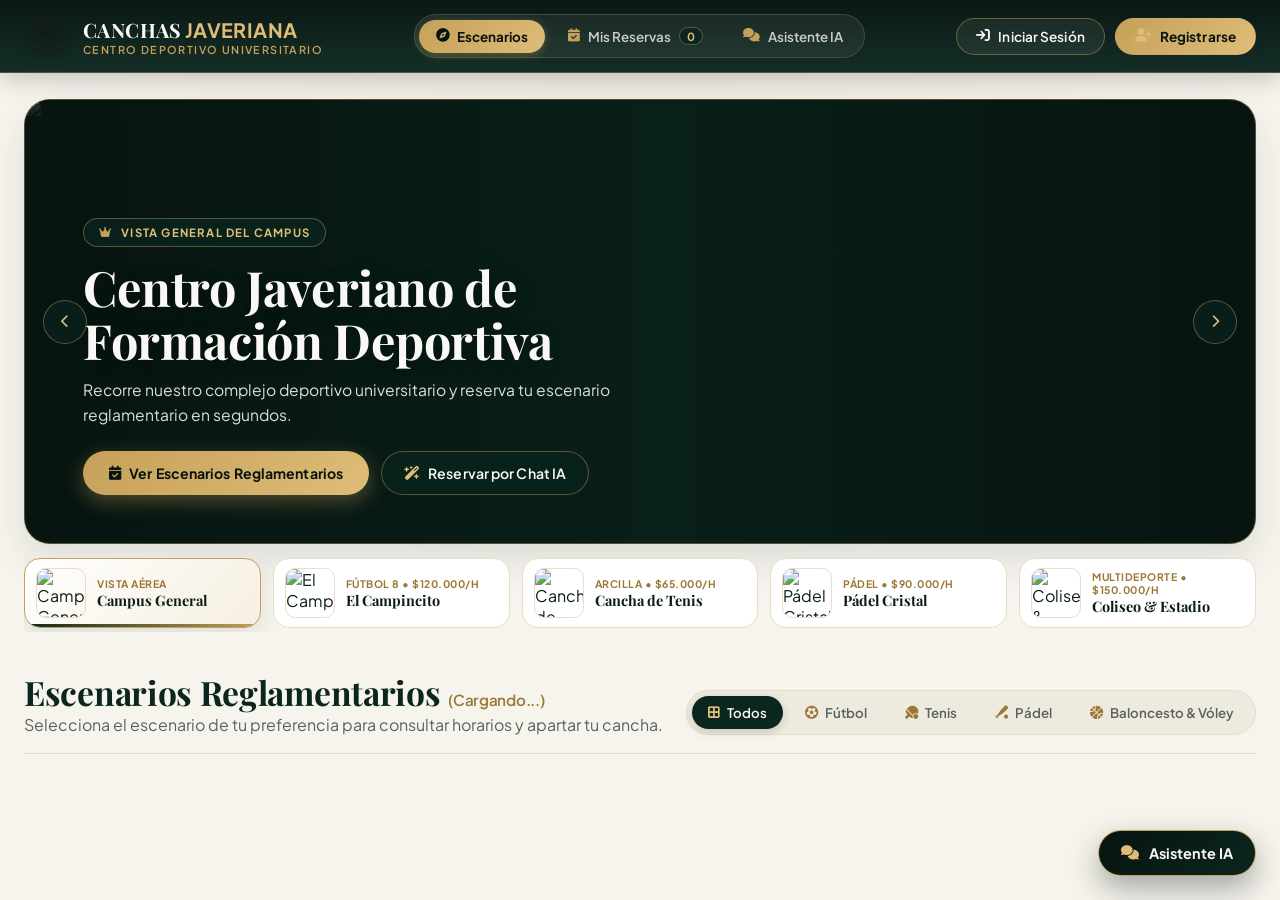
==== commit 3a05fd00: "style(ui): aplicar paleta Country Club VIP (Verde Ingles, Negro Onix, Marfil y Oro Champagne) con ti" ====
--- a/backend/src/main/resources/static/index.html
+++ b/backend/src/main/resources/static/index.html
@@ -7,9 +7,9 @@
     <link rel="icon" type="image/png" href="logo-javeriana.png">
     <link rel="preconnect" href="https://fonts.googleapis.com">
     <link rel="preconnect" href="https://fonts.gstatic.com" crossorigin>
-    <link href="https://fonts.googleapis.com/css2?family=Inter:wght@400;500;600;700&family=Outfit:wght@500;600;700;800&display=swap" rel="stylesheet">
+    <link href="https://fonts.googleapis.com/css2?family=Inter:wght@400;500;600;700&family=Outfit:wght@500;600;700;800&family=Playfair+Display:ital,wght@0,600;0,700;1,600&family=Plus+Jakarta+Sans:wght@400;500;600;700;800&display=swap" rel="stylesheet">
     <link rel="stylesheet" href="https://cdnjs.cloudflare.com/ajax/libs/font-awesome/6.5.1/css/all.min.css">
-    <link rel="stylesheet" href="styles.css">
+    <link rel="stylesheet" href="styles.css?v=vip2">
 </head>
 <body>
     <!-- Barra Superior de Navegación -->
@@ -670,6 +670,6 @@
         </div>
     </div>
 
-    <script src="app.js"></script>
+    <script src="app.js?v=vip2"></script>
 </body>
 </html>
--- a/backend/src/main/resources/static/styles.css
+++ b/backend/src/main/resources/static/styles.css
@@ -1,37 +1,49 @@
 /* ==============================================================================
-   ESTILOS DE INTERFAZ - CANCHAS JAVERIANA
-   Recorrido Panorámico del Campus con Autoscroll + Galería Apple (#f5f5f7 / #ffffff)
+   ESTILOS DE INTERFAZ VIP - CANCHAS JAVERIANA (PRIVATE ATHLETIC CLUB EDITION)
+   Paleta Country Club / Quiet Luxury:
+   Verde Inglés (#0A261E) · Negro Ónix (#071410) · Marfil (#F7F4EE) · Oro Champagne (#C5A059)
    ============================================================================== */
 
 :root {
-    --primary: #10b981;
-    --primary-dark: #059669;
-    --primary-light: #d1fae5;
-    --primary-glow: rgba(16, 185, 129, 0.22);
-
-    --accent: #0071e3;
-    --accent-light: #e0f2fe;
-
-    --danger: #ef4444;
-    --danger-light: #fee2e2;
-    --warning: #f59e0b;
-
-    --bg-main: #f5f5f7;
-    --bg-card: #ffffff;
-    --border: #e5e7eb;
-    --border-hover: #cbd5e1;
-
-    --text-main: #1d1d1f;
-    --text-muted: #6e6e73;
-    --text-light: #86868b;
-
-    --shadow-sm: 0 2px 10px rgba(0, 0, 0, 0.04);
-    --shadow-md: 0 12px 28px rgba(0, 0, 0, 0.08);
-    --shadow-xl: 0 20px 40px -10px rgba(0, 0, 0, 0.16);
+    --club-emerald: #0A261E;
+    --club-emerald-mid: #123B2F;
+    --club-onyx: #071410;
+
+    --gold: #C5A059;
+    --gold-bright: #DFBD78;
+    --gold-dark: #9B7835;
+    --gold-pale: #F6EFE0;
+    --gold-border: rgba(197, 160, 89, 0.42);
+
+    --primary: #0F5132;
+    --primary-dark: #0A261E;
+    --primary-light: #E7F1EC;
+    --primary-glow: rgba(197, 160, 89, 0.25);
+
+    --accent: #C5A059;
+    --accent-light: #F6EFE0;
+
+    --danger: #B91C1C;
+    --danger-light: #FEE2E2;
+    --warning: #B45309;
+
+    --bg-main: #F7F4EE;
+    --bg-card: #FFFFFF;
+    --bg-subtle: #EFEAE0;
+    --border: #E5DEC9;
+    --border-hover: #C5A059;
+
+    --text-main: #0A1E17;
+    --text-muted: #57635D;
+    --text-light: #7E8983;
+
+    --shadow-sm: 0 4px 16px rgba(10, 38, 30, 0.05);
+    --shadow-md: 0 16px 36px rgba(10, 38, 30, 0.11);
+    --shadow-xl: 0 24px 48px -10px rgba(7, 20, 16, 0.24);
 
     --radius-sm: 10px;
     --radius-md: 16px;
-    --radius-lg: 24px;
+    --radius-lg: 22px;
     --radius-pill: 9999px;
 }
 
@@ -39,11 +51,12 @@
     margin: 0;
     padding: 0;
     box-sizing: border-box;
-    font-family: 'Inter', -apple-system, BlinkMacSystemFont, sans-serif;
+    font-family: 'Plus Jakarta Sans', 'Inter', -apple-system, BlinkMacSystemFont, sans-serif;
 }
 
 body {
     background-color: var(--bg-main);
+    background-image: radial-gradient(circle at 50% 0%, rgba(197, 160, 89, 0.08) 0%, transparent 55%);
     color: var(--text-main);
     min-height: 100vh;
     display: flex;
@@ -52,13 +65,14 @@
 }
 
 /* ==========================================
-   NAVBAR
+   NAVBAR (PRIVATE ATHLETIC CLUB DARK EMERALD & GOLD)
    ========================================== */
 .navbar {
-    background: rgba(255, 255, 255, 0.92);
+    background: linear-gradient(180deg, rgba(7, 20, 16, 0.98) 0%, rgba(10, 38, 30, 0.96) 100%);
     backdrop-filter: saturate(180%) blur(20px);
     -webkit-backdrop-filter: saturate(180%) blur(20px);
-    border-bottom: 1px solid var(--border);
+    border-bottom: 1px solid var(--gold-border);
+    box-shadow: 0 6px 24px rgba(7, 20, 16, 0.22);
     position: sticky;
     top: 0;
     z-index: 100;
@@ -67,7 +81,7 @@
 .nav-container {
     max-width: 1280px;
     margin: 0 auto;
-    padding: 12px 24px;
+    padding: 13px 24px;
     display: flex;
     align-items: center;
     justify-content: space-between;
@@ -77,15 +91,16 @@
 .brand-logo {
     display: flex;
     align-items: center;
-    gap: 12px;
+    gap: 13px;
     text-decoration: none;
-    color: var(--text-main);
+    color: #FAF8F5;
 }
 
 .javeriana-nav-logo {
     height: 46px;
     width: auto;
     object-fit: contain;
+    filter: drop-shadow(0 2px 6px rgba(0, 0, 0, 0.35));
     transition: transform 0.2s ease;
 }
 
@@ -105,7 +120,7 @@
     width: 44px;
     height: 44px;
     border-radius: var(--radius-md);
-    background: linear-gradient(135deg, var(--primary), var(--accent));
+    background: linear-gradient(135deg, var(--club-emerald), var(--gold));
     color: white;
     display: flex;
     align-items: center;
@@ -130,28 +145,33 @@
 }
 
 .logo-title {
-    font-family: 'Outfit', sans-serif;
-    font-size: 1.2rem;
-    font-weight: 700;
-    letter-spacing: -0.5px;
-    color: var(--text-main);
+    font-family: 'Playfair Display', Georgia, serif;
+    font-size: 1.24rem;
+    font-weight: 700;
+    letter-spacing: 0.4px;
+    color: #FAF8F5;
 }
 
 .logo-title b {
-    color: var(--primary-dark);
+    color: var(--gold-bright);
+    font-weight: 700;
+    margin-left: 3px;
 }
 
 .logo-subtitle {
-    font-size: 0.72rem;
-    color: var(--text-muted);
-    font-weight: 500;
+    font-size: 0.68rem;
+    color: var(--gold);
+    font-weight: 600;
+    letter-spacing: 1.4px;
+    text-transform: uppercase;
 }
 
 .nav-links {
     display: flex;
     align-items: center;
     gap: 6px;
-    background: #eef0f4;
+    background: rgba(255, 255, 255, 0.06);
+    border: 1px solid rgba(197, 160, 89, 0.24);
     padding: 4px;
     border-radius: var(--radius-pill);
 }
@@ -159,11 +179,11 @@
 .nav-item {
     background: none;
     border: none;
-    padding: 8px 16px;
+    padding: 8px 17px;
     border-radius: var(--radius-pill);
-    font-size: 0.86rem;
+    font-size: 0.84rem;
     font-weight: 600;
-    color: var(--text-muted);
+    color: rgba(250, 248, 245, 0.78);
     cursor: pointer;
     display: flex;
     align-items: center;
@@ -171,21 +191,32 @@
     transition: all 0.2s ease;
 }
 
+.nav-item i {
+    color: var(--gold);
+}
+
 .nav-item:hover {
-    color: var(--text-main);
+    color: #FFFFFF;
+    background: rgba(255, 255, 255, 0.06);
 }
 
 .nav-item.active {
-    background: #ffffff;
-    color: var(--text-main);
-    box-shadow: 0 1px 4px rgba(0, 0, 0, 0.08);
+    background: linear-gradient(135deg, var(--gold) 0%, var(--gold-bright) 100%);
+    color: var(--club-onyx);
+    font-weight: 700;
+    box-shadow: 0 2px 10px rgba(197, 160, 89, 0.35);
+}
+
+.nav-item.active i {
+    color: var(--club-onyx);
 }
 
 .badge-count {
-    background: var(--primary);
-    color: white;
+    background: var(--club-emerald);
+    color: var(--gold-bright);
+    border: 1px solid var(--gold-border);
     font-size: 0.7rem;
-    padding: 2px 7px;
+    padding: 1px 7px;
     border-radius: var(--radius-pill);
     font-weight: 700;
 }
@@ -194,15 +225,39 @@
     display: flex;
     align-items: center;
     gap: 10px;
+}
+
+.nav-user .btn-outline {
+    background: rgba(255, 255, 255, 0.06);
+    border-color: rgba(197, 160, 89, 0.45);
+    color: #FAF8F5;
+}
+
+.nav-user .btn-outline:hover {
+    background: rgba(197, 160, 89, 0.16);
+    border-color: var(--gold-bright);
+    color: #FFFFFF;
+}
+
+.nav-user .btn-primary {
+    background: linear-gradient(135deg, var(--gold) 0%, var(--gold-bright) 100%);
+    color: var(--club-onyx);
+    border-color: transparent;
+    font-weight: 700;
+}
+
+.nav-user .btn-primary:hover {
+    background: linear-gradient(135deg, var(--gold-bright) 0%, #F0D596 100%);
+    box-shadow: 0 4px 16px rgba(197, 160, 89, 0.4);
 }
 
 /* ==========================================
    BUTTONS
    ========================================== */
 .btn {
-    padding: 9px 18px;
+    padding: 9px 19px;
     border-radius: var(--radius-pill);
-    font-size: 0.86rem;
+    font-size: 0.85rem;
     font-weight: 600;
     cursor: pointer;
     display: inline-flex;
@@ -210,39 +265,48 @@
     justify-content: center;
     gap: 8px;
     border: 1px solid transparent;
-    transition: all 0.2s ease;
+    transition: all 0.22s ease;
     text-decoration: none;
+    letter-spacing: 0.1px;
 }
 
 .btn-primary {
-    background: var(--text-main);
-    color: #ffffff;
+    background: linear-gradient(135deg, var(--club-emerald) 0%, var(--club-emerald-mid) 100%);
+    color: #FAF8F5;
+    border: 1px solid rgba(197, 160, 89, 0.4);
+    box-shadow: 0 4px 12px rgba(10, 38, 30, 0.16);
+}
+
+.btn-primary i {
+    color: var(--gold-bright);
 }
 
 .btn-primary:hover {
-    background: #000000;
+    background: linear-gradient(135deg, var(--club-onyx) 0%, var(--club-emerald) 100%);
+    border-color: var(--gold);
     transform: translateY(-1px);
-    box-shadow: 0 4px 12px rgba(0, 0, 0, 0.15);
+    box-shadow: 0 8px 20px rgba(10, 38, 30, 0.26);
 }
 
 .btn-outline {
-    background: #ffffff;
+    background: #FFFFFF;
     border-color: var(--border);
     color: var(--text-main);
 }
 
 .btn-outline:hover {
-    border-color: var(--border-hover);
-    background: #f9fafb;
+    border-color: var(--gold);
+    background: var(--gold-pale);
 }
 
 .btn-success {
-    background: var(--primary);
-    color: white;
+    background: var(--club-emerald);
+    color: var(--gold-bright);
+    border: 1px solid var(--gold-border);
 }
 
 .btn-success:hover {
-    background: var(--primary-dark);
+    background: var(--club-onyx);
 }
 
 .btn-danger {
@@ -251,7 +315,7 @@
 }
 
 .btn-danger:hover {
-    background: #dc2626;
+    background: #991B1B;
 }
 
 .btn-sm {
@@ -273,16 +337,17 @@
    ========================================== */
 .campus-showcase {
     max-width: 1280px;
-    margin: 24px auto 0;
+    margin: 26px auto 0;
     padding: 0 24px;
 }
 
 .campus-stage {
     position: relative;
-    height: 440px;
-    border-radius: 28px;
+    height: 445px;
+    border-radius: 26px;
     overflow: hidden;
-    background: #0f172a;
+    background: var(--club-onyx);
+    border: 1px solid var(--gold-border);
     box-shadow: var(--shadow-md);
 }
 
@@ -292,7 +357,7 @@
     object-fit: cover;
     object-position: center;
     display: block;
-    animation: campusPan 12s ease-in-out infinite alternate;
+    animation: campusPan 13s ease-in-out infinite alternate;
     transition: opacity 0.45s ease;
 }
 
@@ -306,21 +371,21 @@
     inset: 0;
     background: linear-gradient(
         90deg,
-        rgba(9, 13, 22, 0.86) 0%,
-        rgba(9, 13, 22, 0.55) 50%,
-        rgba(9, 13, 22, 0.18) 100%
+        rgba(7, 20, 16, 0.90) 0%,
+        rgba(10, 38, 30, 0.62) 52%,
+        rgba(7, 20, 16, 0.20) 100%
     );
 }
 
 .campus-stage-content {
     position: absolute;
     inset: 0;
-    padding: 48px 56px;
+    padding: 48px 58px;
     display: flex;
     flex-direction: column;
     justify-content: flex-end;
-    max-width: 680px;
-    color: #ffffff;
+    max-width: 720px;
+    color: #FAF8F5;
     z-index: 2;
 }
 
@@ -328,40 +393,42 @@
     display: inline-flex;
     align-items: center;
     gap: 8px;
-    background: rgba(255, 255, 255, 0.16);
+    background: rgba(10, 38, 30, 0.72);
     backdrop-filter: blur(12px);
     -webkit-backdrop-filter: blur(12px);
-    border: 1px solid rgba(255, 255, 255, 0.24);
-    padding: 6px 14px;
+    border: 1px solid var(--gold-border);
+    padding: 6px 15px;
     border-radius: var(--radius-pill);
-    font-size: 0.72rem;
-    font-weight: 700;
-    letter-spacing: 0.6px;
+    font-size: 0.71rem;
+    font-weight: 700;
+    letter-spacing: 1.2px;
+    text-transform: uppercase;
     width: fit-content;
     margin-bottom: 14px;
-    color: #f8fafc;
+    color: var(--gold-bright);
 }
 
 .campus-location-pill i {
-    color: #34d399;
+    color: var(--gold);
 }
 
 .campus-stage-content h1 {
-    font-family: 'Outfit', sans-serif;
-    font-size: clamp(2rem, 3.8vw, 3rem);
-    font-weight: 800;
+    font-family: 'Playfair Display', Georgia, serif;
+    font-size: clamp(2.1rem, 3.8vw, 3.15rem);
+    font-weight: 700;
     line-height: 1.08;
-    letter-spacing: -1px;
-    margin-bottom: 10px;
-    color: #ffffff;
+    letter-spacing: -0.4px;
+    margin-bottom: 12px;
+    color: #FAF8F5;
+    text-shadow: 0 4px 20px rgba(0, 0, 0, 0.35);
 }
 
 .campus-stage-content p {
     font-size: 0.98rem;
-    line-height: 1.5;
-    color: rgba(255, 255, 255, 0.88);
-    margin-bottom: 22px;
-    max-width: 560px;
+    line-height: 1.55;
+    color: rgba(250, 248, 245, 0.88);
+    margin-bottom: 24px;
+    max-width: 580px;
 }
 
 .campus-stage-actions {
@@ -371,34 +438,39 @@
 }
 
 .btn-stage-white {
-    background: #ffffff;
-    color: #1d1d1f;
-    padding: 12px 24px;
+    background: linear-gradient(135deg, var(--gold) 0%, var(--gold-bright) 100%);
+    color: var(--club-onyx);
+    padding: 12px 26px;
     border-radius: var(--radius-pill);
     font-weight: 700;
-    font-size: 0.9rem;
+    font-size: 0.88rem;
     border: none;
-    box-shadow: 0 4px 16px rgba(0, 0, 0, 0.25);
+    box-shadow: 0 6px 20px rgba(197, 160, 89, 0.38);
 }
 
 .btn-stage-white:hover {
-    background: #f1f5f9;
+    background: linear-gradient(135deg, var(--gold-bright) 0%, #F3DC9E 100%);
     transform: translateY(-2px);
 }
 
 .btn-stage-glass {
-    background: rgba(255, 255, 255, 0.16);
+    background: rgba(10, 38, 30, 0.65);
     backdrop-filter: blur(12px);
-    color: #ffffff;
-    border: 1px solid rgba(255, 255, 255, 0.3);
+    color: #FAF8F5;
+    border: 1px solid var(--gold-border);
     padding: 12px 22px;
     border-radius: var(--radius-pill);
     font-weight: 600;
-    font-size: 0.9rem;
+    font-size: 0.88rem;
+}
+
+.btn-stage-glass i {
+    color: var(--gold-bright);
 }
 
 .btn-stage-glass:hover {
-    background: rgba(255, 255, 255, 0.26);
+    background: rgba(10, 38, 30, 0.88);
+    border-color: var(--gold-bright);
     transform: translateY(-2px);
 }
 
@@ -406,13 +478,13 @@
     position: absolute;
     top: 50%;
     transform: translateY(-50%);
-    width: 42px;
-    height: 42px;
+    width: 44px;
+    height: 44px;
     border-radius: 50%;
-    background: rgba(255, 255, 255, 0.18);
+    background: rgba(10, 38, 30, 0.68);
     backdrop-filter: blur(10px);
-    border: 1px solid rgba(255, 255, 255, 0.28);
-    color: #ffffff;
+    border: 1px solid var(--gold-border);
+    color: var(--gold-bright);
     cursor: pointer;
     z-index: 3;
     display: flex;
@@ -422,8 +494,8 @@
 }
 
 .campus-nav-arrow:hover {
-    background: #ffffff;
-    color: #1d1d1f;
+    background: var(--gold);
+    color: var(--club-onyx);
 }
 
 .campus-nav-arrow.prev { left: 18px; }
@@ -443,18 +515,18 @@
 
 .campus-tour-inner {
     display: grid;
-    grid-template-columns: repeat(6, minmax(185px, 1fr));
+    grid-template-columns: repeat(5, minmax(200px, 1fr));
     gap: 12px;
 }
 
 .campus-stop-card {
-    background: #ffffff;
+    background: #FFFFFF;
     border: 1px solid var(--border);
     border-radius: 16px;
-    padding: 8px;
-    display: flex;
-    align-items: center;
-    gap: 10px;
+    padding: 9px 11px;
+    display: flex;
+    align-items: center;
+    gap: 11px;
     cursor: pointer;
     position: relative;
     overflow: hidden;
@@ -463,21 +535,23 @@
 }
 
 .campus-stop-card:hover {
-    border-color: #94a3b8;
+    border-color: var(--gold);
     transform: translateY(-2px);
 }
 
 .campus-stop-card.active {
-    border-color: var(--text-main);
-    box-shadow: 0 6px 18px rgba(0, 0, 0, 0.08);
+    background: linear-gradient(135deg, #FFFFFF 0%, var(--gold-pale) 100%);
+    border-color: var(--gold);
+    box-shadow: 0 8px 22px rgba(10, 38, 30, 0.10);
 }
 
 .campus-stop-thumb {
-    width: 48px;
-    height: 48px;
+    width: 50px;
+    height: 50px;
     border-radius: 10px;
     object-fit: cover;
     flex-shrink: 0;
+    border: 1px solid rgba(197, 160, 89, 0.35);
 }
 
 .campus-stop-info {
@@ -490,13 +564,13 @@
     font-size: 0.65rem;
     font-weight: 700;
     text-transform: uppercase;
-    color: var(--primary-dark);
-    letter-spacing: 0.3px;
+    color: var(--gold-dark);
+    letter-spacing: 0.5px;
 }
 
 .campus-stop-title {
-    font-family: 'Outfit', sans-serif;
-    font-size: 0.82rem;
+    font-family: 'Playfair Display', Georgia, serif;
+    font-size: 0.9rem;
     font-weight: 700;
     color: var(--text-main);
     white-space: nowrap;
@@ -509,12 +583,12 @@
     bottom: 0;
     left: 0;
     height: 3px;
-    background: var(--primary);
+    background: linear-gradient(90deg, var(--club-emerald), var(--gold));
     width: 0%;
 }
 
 .campus-stop-card.active .campus-stop-progress {
-    animation: stopProgress 4.5s linear forwards;
+    animation: stopProgress 5.5s linear forwards;
 }
 
 @keyframes stopProgress {
@@ -540,24 +614,26 @@
 .section-container {
     max-width: 1280px;
     margin: 0 auto;
-    padding: 36px 24px 64px;
+    padding: 38px 24px 68px;
 }
 
 .catalogo-header-row {
     display: flex;
     justify-content: space-between;
     align-items: flex-end;
-    margin-bottom: 28px;
+    margin-bottom: 30px;
+    padding-bottom: 18px;
+    border-bottom: 1px solid var(--border);
     flex-wrap: wrap;
     gap: 18px;
 }
 
 .catalogo-main-title {
-    font-family: 'Outfit', sans-serif;
-    font-size: 1.9rem;
-    font-weight: 800;
-    letter-spacing: -0.6px;
-    color: var(--text-main);
+    font-family: 'Playfair Display', Georgia, serif;
+    font-size: 2.1rem;
+    font-weight: 700;
+    letter-spacing: -0.3px;
+    color: var(--club-emerald);
 }
 
 .section-header {
@@ -570,17 +646,17 @@
 }
 
 .section-header h2 {
-    font-family: 'Outfit', sans-serif;
-    font-size: 1.75rem;
-    font-weight: 700;
-    letter-spacing: -0.5px;
-    color: var(--text-main);
+    font-family: 'Playfair Display', Georgia, serif;
+    font-size: 1.9rem;
+    font-weight: 700;
+    color: var(--club-emerald);
 }
 
 .catalogo-count {
-    font-size: 1rem;
-    font-weight: 500;
-    color: var(--text-muted);
+    font-family: 'Plus Jakarta Sans', sans-serif;
+    font-size: 0.95rem;
+    font-weight: 600;
+    color: var(--gold-dark);
 }
 
 .text-muted {
@@ -588,7 +664,7 @@
 }
 
 .text-primary {
-    color: var(--primary-dark);
+    color: var(--club-emerald);
 }
 
 /* FILTER PILLS */
@@ -596,7 +672,8 @@
     display: inline-flex;
     flex-wrap: wrap;
     gap: 6px;
-    background: #e9ecf1;
+    background: var(--bg-subtle);
+    border: 1px solid var(--border);
     padding: 5px;
     border-radius: var(--radius-pill);
 }
@@ -608,26 +685,34 @@
     padding: 8px 16px;
     border-radius: var(--radius-pill);
     font-weight: 600;
-    font-size: 0.84rem;
+    font-size: 0.83rem;
     cursor: pointer;
     display: flex;
     align-items: center;
-    gap: 6px;
+    gap: 7px;
     transition: all 0.2s ease;
 }
 
+.pill i {
+    color: var(--gold-dark);
+}
+
 .pill:hover {
-    color: var(--text-main);
+    color: var(--club-emerald);
 }
 
 .pill.active {
-    background: #ffffff;
-    color: var(--text-main);
-    box-shadow: 0 2px 8px rgba(0, 0, 0, 0.08);
+    background: var(--club-emerald);
+    color: #FAF8F5;
+    box-shadow: 0 3px 10px rgba(10, 38, 30, 0.18);
+}
+
+.pill.active i {
+    color: var(--gold-bright);
 }
 
 /* ==========================================
-   CARDS GRID (ESCENARIOS REGLAMENTARIOS)
+   CARDS GRID (ESCENARIOS REGLAMENTARIOS VIP)
    ========================================== */
 .cards-grid {
     display: grid;
@@ -643,13 +728,13 @@
     box-shadow: var(--shadow-sm);
     display: flex;
     flex-direction: column;
-    transition: transform 0.25s ease, box-shadow 0.25s ease, border-color 0.25s ease;
+    transition: transform 0.28s ease, box-shadow 0.28s ease, border-color 0.28s ease;
 }
 
 .cancha-card:hover {
-    transform: translateY(-4px);
+    transform: translateY(-5px);
     box-shadow: var(--shadow-md);
-    border-color: var(--border-hover);
+    border-color: var(--gold);
 }
 
 .card-image-box {
@@ -657,7 +742,8 @@
     height: 220px;
     width: 100%;
     overflow: hidden;
-    background: #0f172a;
+    background: var(--club-onyx);
+    border-bottom: 2px solid var(--gold);
     flex-shrink: 0;
 }
 
@@ -667,44 +753,46 @@
     object-fit: cover;
     object-position: center;
     display: block;
-    transition: transform 0.45s ease;
+    transition: transform 0.5s ease;
 }
 
 .cancha-card:hover .card-image-box img {
-    transform: scale(1.04);
+    transform: scale(1.05);
 }
 
 .badge {
     display: inline-flex;
     align-items: center;
-    padding: 5px 12px;
+    padding: 5px 13px;
     border-radius: var(--radius-pill);
-    font-size: 0.72rem;
+    font-size: 0.7rem;
     font-weight: 700;
     text-transform: uppercase;
-    letter-spacing: 0.5px;
+    letter-spacing: 0.8px;
 }
 
 .badge-tag {
     position: absolute;
     top: 14px;
     left: 14px;
-    background: rgba(15, 23, 42, 0.8);
+    background: rgba(7, 20, 16, 0.86);
     backdrop-filter: blur(8px);
-    color: #ffffff;
+    border: 1px solid var(--gold-border);
+    color: var(--gold-bright);
 }
 
 .badge-mantenimiento {
     position: absolute;
     top: 14px;
     right: 14px;
-    background: #dc2626;
-    color: #ffffff;
+    background: var(--danger);
+    color: #FFFFFF;
 }
 
 .badge-primary {
-    background: var(--primary-light);
-    color: var(--primary-dark);
+    background: var(--gold-pale);
+    color: var(--club-emerald);
+    border: 1px solid var(--gold-border);
 }
 
 .card-body {
@@ -715,18 +803,18 @@
 }
 
 .card-title {
-    font-family: 'Outfit', sans-serif;
-    font-size: 1.25rem;
-    font-weight: 700;
-    letter-spacing: -0.3px;
+    font-family: 'Playfair Display', Georgia, serif;
+    font-size: 1.32rem;
+    font-weight: 700;
+    letter-spacing: -0.2px;
     margin-bottom: 8px;
-    color: var(--text-main);
+    color: var(--club-emerald);
 }
 
 .card-desc {
     color: var(--text-muted);
-    font-size: 0.88rem;
-    line-height: 1.5;
+    font-size: 0.87rem;
+    line-height: 1.55;
     margin-bottom: 18px;
     flex: 1;
 }
@@ -746,30 +834,31 @@
     align-items: center;
     text-align: center;
     background: var(--bg-main);
-    padding: 9px 6px;
+    border: 1px solid rgba(229, 222, 201, 0.7);
+    padding: 10px 6px;
     border-radius: var(--radius-sm);
-    font-size: 0.73rem;
+    font-size: 0.72rem;
     color: var(--text-muted);
     gap: 2px;
 }
 
 .feature-pill i {
-    color: var(--text-main);
+    color: var(--gold-dark);
     margin-bottom: 3px;
-    font-size: 0.9rem;
+    font-size: 0.92rem;
 }
 
 .feature-pill b {
-    color: var(--text-main);
+    color: var(--club-emerald);
     font-size: 0.78rem;
-    font-weight: 600;
+    font-weight: 700;
 }
 
 .card-footer {
     display: flex;
     justify-content: space-between;
     align-items: center;
-    padding-top: 14px;
+    padding-top: 15px;
     border-top: 1px solid var(--border);
 }
 
@@ -779,17 +868,18 @@
 }
 
 .price-label {
-    font-size: 0.7rem;
-    color: var(--text-muted);
+    font-size: 0.68rem;
+    color: var(--gold-dark);
+    font-weight: 700;
     text-transform: uppercase;
-    letter-spacing: 0.3px;
+    letter-spacing: 0.7px;
 }
 
 .price-value {
     font-family: 'Outfit', sans-serif;
-    font-size: 1.25rem;
-    font-weight: 700;
-    color: var(--text-main);
+    font-size: 1.32rem;
+    font-weight: 800;
+    color: var(--club-emerald);
 }
 
 /* ==========================================
@@ -799,14 +889,15 @@
     display: inline-flex;
     align-items: center;
     gap: 8px;
-    color: var(--text-main);
-    font-weight: 600;
+    color: var(--club-emerald);
+    font-weight: 700;
     font-size: 0.9rem;
     margin-bottom: 20px;
     cursor: pointer;
 }
 
 .back-link:hover {
+    color: var(--gold-dark);
     text-decoration: underline;
 }
 
@@ -827,13 +918,21 @@
 
 .cancha-detail-card img {
     width: 100%;
-    height: 190px;
+    height: 195px;
     object-fit: cover;
     display: block;
+    border-bottom: 2px solid var(--gold);
 }
 
 .cancha-detail-body {
     padding: 22px;
+}
+
+.cancha-detail-body h3 {
+    font-family: 'Playfair Display', Georgia, serif;
+    font-size: 1.35rem;
+    color: var(--club-emerald);
+    margin-top: 6px;
 }
 
 .detail-specs {
@@ -853,10 +952,11 @@
 }
 
 .spec-item i {
-    width: 32px;
-    height: 32px;
-    background: var(--bg-main);
-    color: var(--text-main);
+    width: 34px;
+    height: 34px;
+    background: var(--gold-pale);
+    color: var(--club-emerald);
+    border: 1px solid var(--gold-border);
     border-radius: 8px;
     display: flex;
     align-items: center;
@@ -886,6 +986,7 @@
     display: block;
     font-weight: 700;
     font-size: 0.9rem;
+    color: var(--club-emerald);
     margin-bottom: 8px;
 }
 
@@ -899,7 +1000,7 @@
 }
 
 .date-picker-card input:focus {
-    border-color: var(--text-main);
+    border-color: var(--gold);
 }
 
 .helper-text {
@@ -926,6 +1027,12 @@
     gap: 12px;
 }
 
+.matrix-header h3 {
+    font-family: 'Playfair Display', Georgia, serif;
+    font-size: 1.45rem;
+    color: var(--club-emerald);
+}
+
 .matrix-legend {
     display: flex;
     gap: 14px;
@@ -944,9 +1051,9 @@
     border-radius: 50%;
 }
 
-.dot-libre { background: #10b981; }
-.dot-ocupada { background: #ef4444; }
-.dot-seleccionada { background: #1d1d1f; }
+.dot-libre { background: #0F5132; }
+.dot-ocupada { background: #B91C1C; }
+.dot-seleccionada { background: var(--gold); }
 
 .franjas-grid {
     display: grid;
@@ -969,30 +1076,31 @@
 }
 
 .franja-btn.libre {
-    border-color: #a7f3d0;
-    background: #f0fdf4;
-    color: #065f46;
+    border-color: #B7D7C8;
+    background: #F4F9F6;
+    color: var(--club-emerald);
 }
 
 .franja-btn.libre:hover {
-    border-color: #10b981;
+    border-color: var(--gold);
+    background: var(--gold-pale);
     transform: translateY(-2px);
-    box-shadow: 0 4px 12px rgba(16, 185, 129, 0.14);
+    box-shadow: 0 4px 12px rgba(197, 160, 89, 0.2);
 }
 
 .franja-btn.ocupada {
-    border-color: #fecaca;
-    background: #fef2f2;
-    color: #991b1b;
+    border-color: #FECACA;
+    background: #FEF2F2;
+    color: #991B1B;
     cursor: not-allowed;
     opacity: 0.7;
 }
 
 .franja-btn.seleccionada {
-    border-color: var(--text-main);
-    background: var(--text-main);
-    color: white;
-    box-shadow: 0 4px 12px rgba(0, 0, 0, 0.2);
+    border-color: var(--gold);
+    background: linear-gradient(135deg, var(--club-emerald) 0%, var(--club-onyx) 100%);
+    color: var(--gold-bright);
+    box-shadow: 0 6px 16px rgba(10, 38, 30, 0.25);
     transform: translateY(-2px);
 }
 
@@ -1005,12 +1113,12 @@
     font-size: 0.7rem;
     text-transform: uppercase;
     font-weight: 600;
-    letter-spacing: 0.3px;
+    letter-spacing: 0.4px;
 }
 
 .confirmacion-box {
-    background: #f8fafc;
-    border: 1px solid var(--border);
+    background: linear-gradient(135deg, #FAF8F5 0%, var(--gold-pale) 100%);
+    border: 1px solid var(--gold);
     border-radius: var(--radius-md);
     padding: 20px 24px;
     animation: fadeIn 0.25s ease;
@@ -1028,15 +1136,18 @@
     display: inline-flex;
     align-items: center;
     gap: 6px;
-    color: var(--primary-dark);
-    font-size: 0.76rem;
+    color: var(--gold-dark);
+    font-size: 0.75rem;
     font-weight: 700;
     text-transform: uppercase;
+    letter-spacing: 0.6px;
 }
 
 .confirm-info h4 {
-    font-size: 1.1rem;
-    font-weight: 700;
+    font-family: 'Playfair Display', Georgia, serif;
+    font-size: 1.2rem;
+    font-weight: 700;
+    color: var(--club-emerald);
     margin: 4px 0;
 }
 
@@ -1047,8 +1158,8 @@
 }
 
 .confirm-price b {
-    color: var(--primary-dark);
-    font-size: 1.1rem;
+    color: var(--club-emerald);
+    font-size: 1.15rem;
 }
 
 /* ==========================================
@@ -1080,16 +1191,19 @@
 .reserva-codigo {
     font-family: monospace;
     font-weight: 700;
-    color: var(--text-main);
+    color: var(--club-emerald);
     font-size: 0.92rem;
-    background: var(--bg-main);
+    background: var(--gold-pale);
+    border: 1px solid var(--gold-border);
     padding: 4px 10px;
     border-radius: 6px;
 }
 
 .reserva-body h4 {
-    font-size: 1.15rem;
-    font-weight: 700;
+    font-family: 'Playfair Display', Georgia, serif;
+    font-size: 1.2rem;
+    font-weight: 700;
+    color: var(--club-emerald);
     margin-bottom: 6px;
 }
 
@@ -1113,11 +1227,11 @@
    SECCIÓN 4: PANEL DE ADMINISTRACIÓN
    ========================================== */
 .admin-top-bar {
-    background: #090d16;
-    color: white;
+    background: var(--club-onyx);
+    color: #FAF8F5;
     padding: 8px 24px;
     font-size: 0.82rem;
-    border-bottom: 2px solid #f59e0b;
+    border-bottom: 2px solid var(--gold);
 }
 
 .admin-bar-content {
@@ -1131,8 +1245,8 @@
 }
 
 .admin-badge {
-    background: #f59e0b;
-    color: #090d16;
+    background: linear-gradient(135deg, var(--gold), var(--gold-bright));
+    color: var(--club-onyx);
     font-weight: 800;
     padding: 3px 10px;
     border-radius: 6px;
@@ -1164,18 +1278,18 @@
     width: 48px;
     height: 48px;
     border-radius: var(--radius-sm);
-    background: #e0f2fe;
-    color: #0284c7;
+    background: var(--gold-pale);
+    color: var(--club-emerald);
     display: flex;
     align-items: center;
     justify-content: center;
     font-size: 1.3rem;
 }
 
-.kpi-icon.icon-success { background: #dcfce7; color: #16a34a; }
-.kpi-icon.icon-warning { background: #fef3c7; color: #d97706; }
-.kpi-icon.icon-danger  { background: #fee2e2; color: #dc2626; }
-.kpi-icon.icon-info    { background: #e0e7ff; color: #4f46e5; }
+.kpi-icon.icon-success { background: #E7F1EC; color: var(--club-emerald); }
+.kpi-icon.icon-warning { background: var(--gold-pale); color: var(--gold-dark); }
+.kpi-icon.icon-danger  { background: #FEE2E2; color: var(--danger); }
+.kpi-icon.icon-info    { background: var(--gold-pale); color: var(--club-emerald); }
 
 .kpi-label {
     display: block;
@@ -1189,7 +1303,7 @@
     font-size: 1.5rem;
     font-family: 'Outfit', sans-serif;
     font-weight: 800;
-    color: var(--text-main);
+    color: var(--club-emerald);
 }
 
 .admin-tabs {
@@ -1216,9 +1330,9 @@
 }
 
 .admin-tab-btn.active {
-    background: var(--text-main);
-    border-color: var(--text-main);
-    color: white;
+    background: var(--club-emerald);
+    border-color: var(--gold);
+    color: var(--gold-bright);
 }
 
 .admin-card-actions {
@@ -1250,17 +1364,17 @@
 }
 
 .data-table th {
-    background: #f9fafb;
-    font-weight: 700;
-    color: var(--text-muted);
+    background: var(--bg-main);
+    font-weight: 700;
+    color: var(--club-emerald);
 }
 
 .data-table tr:hover {
-    background: #f8fafc;
+    background: #FAF8F5;
 }
 
 /* ==========================================
-   WIDGET FLOTANTE ASISTENTE IA
+   WIDGET FLOTANTE ASISTENTE IA (CONCIERGE VIP)
    ========================================== */
 .sportbot-container {
     position: fixed;
@@ -1270,36 +1384,36 @@
 }
 
 .sportbot-fab {
-    background: #1d1d1f;
-    color: #ffffff;
-    border: 1px solid rgba(255, 255, 255, 0.18);
+    background: linear-gradient(135deg, var(--club-onyx) 0%, var(--club-emerald) 100%);
+    color: #FAF8F5;
+    border: 1px solid var(--gold);
     padding: 13px 22px;
     border-radius: var(--radius-pill);
     cursor: pointer;
     display: flex;
     align-items: center;
     gap: 10px;
-    font-weight: 600;
+    font-weight: 700;
     font-size: 0.9rem;
-    box-shadow: 0 10px 28px rgba(0, 0, 0, 0.25);
+    box-shadow: 0 12px 30px rgba(7, 20, 16, 0.35);
     transition: all 0.25s ease;
 }
 
 .sportbot-fab i {
-    color: #34d399;
+    color: var(--gold-bright);
 }
 
 .sportbot-fab:hover {
     transform: translateY(-2px);
-    background: #000000;
+    box-shadow: 0 16px 36px rgba(197, 160, 89, 0.3);
 }
 
 .sportbot-chat-window {
     width: 375px;
     height: 520px;
-    background: #ffffff;
+    background: #FFFFFF;
     border-radius: var(--radius-lg);
-    border: 1px solid var(--border);
+    border: 1px solid var(--gold);
     box-shadow: var(--shadow-xl);
     display: flex;
     flex-direction: column;
@@ -1309,9 +1423,10 @@
 }
 
 .chat-header {
-    background: #1d1d1f;
-    color: white;
+    background: linear-gradient(135deg, var(--club-onyx) 0%, var(--club-emerald) 100%);
+    color: #FAF8F5;
     padding: 15px 18px;
+    border-bottom: 1px solid var(--gold-border);
     display: flex;
     align-items: center;
     justify-content: space-between;
@@ -1324,26 +1439,28 @@
 }
 
 .chat-avatar {
-    width: 34px;
-    height: 34px;
-    background: rgba(255, 255, 255, 0.12);
+    width: 36px;
+    height: 36px;
+    background: rgba(197, 160, 89, 0.18);
+    border: 1px solid var(--gold-border);
     border-radius: 50%;
     display: flex;
     align-items: center;
     justify-content: center;
     font-size: 0.95rem;
-    color: #34d399;
+    color: var(--gold-bright);
 }
 
 .chat-title {
-    font-family: 'Outfit', sans-serif;
-    font-weight: 700;
-    font-size: 0.95rem;
+    font-family: 'Playfair Display', Georgia, serif;
+    font-weight: 700;
+    font-size: 1rem;
+    color: #FAF8F5;
 }
 
 .chat-status {
     font-size: 0.72rem;
-    color: #94a3b8;
+    color: var(--gold-bright);
     display: flex;
     align-items: center;
     gap: 5px;
@@ -1353,26 +1470,26 @@
 .status-dot {
     width: 6px;
     height: 6px;
-    background: #10b981;
+    background: var(--gold-bright);
     border-radius: 50%;
 }
 
 .chat-close-btn {
     background: none;
     border: none;
-    color: #94a3b8;
+    color: rgba(250, 248, 245, 0.7);
     font-size: 1.4rem;
     cursor: pointer;
     line-height: 1;
 }
 
 .chat-close-btn:hover {
-    color: #ffffff;
+    color: var(--gold-bright);
 }
 
 .chat-chips-bar {
     padding: 9px 12px;
-    background: #f8fafc;
+    background: var(--bg-main);
     border-bottom: 1px solid var(--border);
     display: flex;
     gap: 6px;
@@ -1386,21 +1503,21 @@
 }
 
 .chip-btn {
-    background: #ffffff;
+    background: #FFFFFF;
     border: 1px solid var(--border);
     padding: 5px 11px;
     border-radius: var(--radius-pill);
     font-size: 0.73rem;
     font-weight: 600;
-    color: var(--text-muted);
+    color: var(--club-emerald);
     cursor: pointer;
     transition: all 0.15s ease;
     flex-shrink: 0;
 }
 
 .chip-btn:hover {
-    border-color: var(--text-main);
-    color: var(--text-main);
+    border-color: var(--gold);
+    background: var(--gold-pale);
 }
 
 .chat-messages {
@@ -1429,20 +1546,21 @@
 }
 
 .bot-msg .msg-bubble {
-    background: #f3f4f6;
+    background: var(--bg-main);
+    border: 1px solid var(--border);
     color: var(--text-main);
     border-bottom-left-radius: 4px;
 }
 
 .user-msg .msg-bubble {
-    background: #1d1d1f;
-    color: #ffffff;
+    background: var(--club-emerald);
+    color: #FAF8F5;
     border-bottom-right-radius: 4px;
 }
 
 .chat-booking-card {
-    background: #ffffff;
-    border: 1px solid var(--border);
+    background: linear-gradient(135deg, #FFFFFF 0%, var(--gold-pale) 100%);
+    border: 1px solid var(--gold);
     border-radius: 14px;
     padding: 14px;
     margin-top: 8px;
@@ -1450,10 +1568,10 @@
 }
 
 .booking-card-header {
-    font-family: 'Outfit', sans-serif;
-    font-weight: 700;
-    font-size: 0.92rem;
-    color: var(--text-main);
+    font-family: 'Playfair Display', Georgia, serif;
+    font-weight: 700;
+    font-size: 0.96rem;
+    color: var(--club-emerald);
     margin-bottom: 6px;
 }
 
@@ -1468,9 +1586,9 @@
 
 .btn-book-now {
     width: 100%;
-    background: var(--primary);
-    color: white;
-    border: none;
+    background: linear-gradient(135deg, var(--club-emerald) 0%, var(--club-onyx) 100%);
+    color: var(--gold-bright);
+    border: 1px solid var(--gold);
     padding: 9px 12px;
     border-radius: var(--radius-pill);
     font-size: 0.8rem;
@@ -1480,11 +1598,12 @@
     align-items: center;
     justify-content: center;
     gap: 6px;
-    transition: background 0.2s ease;
+    transition: all 0.2s ease;
 }
 
 .btn-book-now:hover {
-    background: var(--primary-dark);
+    background: var(--gold);
+    color: var(--club-onyx);
 }
 
 .chat-input-box {
@@ -1493,7 +1612,7 @@
     gap: 8px;
     padding: 10px 12px;
     border-top: 1px solid var(--border);
-    background: #ffffff;
+    background: #FFFFFF;
 }
 
 .chat-input-box input {
@@ -1506,13 +1625,13 @@
 }
 
 .chat-input-box input:focus {
-    border-color: var(--text-main);
+    border-color: var(--gold);
 }
 
 .btn-chat-send {
-    background: #1d1d1f;
-    color: white;
-    border: none;
+    background: var(--club-emerald);
+    color: var(--gold-bright);
+    border: 1px solid var(--gold-border);
     width: 36px;
     height: 36px;
     border-radius: 50%;
@@ -1529,7 +1648,7 @@
 .modal-overlay {
     position: fixed;
     inset: 0;
-    background: rgba(9, 13, 22, 0.55);
+    background: rgba(7, 20, 16, 0.65);
     backdrop-filter: blur(6px);
     display: flex;
     align-items: center;
@@ -1539,7 +1658,8 @@
 }
 
 .modal-box {
-    background: white;
+    background: #FFFFFF;
+    border: 1px solid var(--gold-border);
     border-radius: var(--radius-lg);
     width: 100%;
     max-width: 440px;
@@ -1563,10 +1683,11 @@
 }
 
 .success-icon {
-    width: 56px;
-    height: 56px;
-    background: #d1fae5;
-    color: #059669;
+    width: 58px;
+    height: 58px;
+    background: var(--gold-pale);
+    color: var(--club-emerald);
+    border: 1px solid var(--gold);
     border-radius: 50%;
     display: flex;
     align-items: center;
@@ -1576,17 +1697,17 @@
 }
 
 .receipt-card {
-    background: #f9fafb;
-    border: 1px solid var(--border);
+    background: var(--bg-main);
+    border: 1px solid var(--gold-border);
     border-radius: var(--radius-md);
     padding: 18px;
     text-align: left;
 }
 
 .receipt-code-badge {
-    background: #ffffff;
-    border: 1px solid var(--border);
-    padding: 8px 12px;
+    background: var(--club-emerald);
+    border: 1px solid var(--gold);
+    padding: 9px 14px;
     border-radius: var(--radius-sm);
     display: flex;
     justify-content: space-between;
@@ -1597,13 +1718,13 @@
 .receipt-code-badge span {
     font-size: 0.7rem;
     font-weight: 700;
-    color: var(--text-muted);
+    color: rgba(250, 248, 245, 0.8);
 }
 
 .receipt-code-badge b {
     font-family: monospace;
-    font-size: 0.95rem;
-    color: var(--text-main);
+    font-size: 0.98rem;
+    color: var(--gold-bright);
 }
 
 .receipt-grid {
@@ -1621,24 +1742,24 @@
 }
 
 .receipt-item b {
-    color: var(--text-main);
+    color: var(--club-emerald);
 }
 
 .email-sent-badge {
-    background: #ecfdf5;
-    border: 1px solid #a7f3d0;
+    background: var(--gold-pale);
+    border: 1px solid var(--gold);
     border-radius: var(--radius-sm);
     padding: 10px 12px;
     display: flex;
     align-items: center;
     gap: 10px;
-    color: #065f46;
+    color: var(--club-emerald);
     font-size: 0.78rem;
 }
 
 .email-sent-badge i {
     font-size: 1.2rem;
-    color: #10b981;
+    color: var(--gold-dark);
 }
 
 .email-sent-badge b {
@@ -1662,6 +1783,12 @@
     text-align: center;
 }
 
+.modal-header h3 {
+    font-family: 'Playfair Display', Georgia, serif;
+    font-size: 1.45rem;
+    color: var(--club-emerald);
+}
+
 .form-group {
     margin-bottom: 15px;
 }
@@ -1671,7 +1798,7 @@
     font-size: 0.82rem;
     font-weight: 600;
     margin-bottom: 6px;
-    color: var(--text-main);
+    color: var(--club-emerald);
 }
 
 .form-group input, .form-group select, .form-group textarea {
@@ -1684,7 +1811,7 @@
 }
 
 .form-group input:focus, .form-group select:focus, .form-group textarea:focus {
-    border-color: var(--text-main);
+    border-color: var(--gold);
 }
 
 .form-row {
@@ -1718,8 +1845,8 @@
 }
 
 .modal-footer-text a {
-    color: var(--text-main);
-    font-weight: 600;
+    color: var(--club-emerald);
+    font-weight: 700;
     text-decoration: underline;
 }
 
@@ -1741,18 +1868,19 @@
 .btn-demo {
     background: var(--bg-main);
     border: 1px solid var(--border);
-    padding: 8px 12px;
+    padding: 9px 12px;
     border-radius: 8px;
     font-size: 0.78rem;
     font-weight: 600;
     text-align: left;
     cursor: pointer;
     transition: all 0.15s ease;
+    color: var(--club-emerald);
 }
 
 .btn-demo:hover {
-    background: #e5e7eb;
-    color: var(--text-main);
+    background: var(--gold-pale);
+    border-color: var(--gold);
 }
 
 /* ==========================================
@@ -1769,8 +1897,9 @@
 }
 
 .toast {
-    background: #1d1d1f;
-    color: white;
+    background: var(--club-onyx);
+    color: #FAF8F5;
+    border: 1px solid var(--gold-border);
     padding: 12px 18px;
     border-radius: var(--radius-sm);
     box-shadow: var(--shadow-xl);
@@ -1781,9 +1910,9 @@
     animation: toastIn 0.25s ease;
 }
 
-.toast.toast-success { background: #065f46; border-left: 4px solid #10b981; }
-.toast.toast-error { background: #7f1d1d; border-left: 4px solid #ef4444; }
-.toast.toast-warning { background: #78350f; border-left: 4px solid #f59e0b; }
+.toast.toast-success { background: var(--club-emerald); border-left: 4px solid var(--gold-bright); }
+.toast.toast-error { background: #7F1D1D; border-left: 4px solid #EF4444; }
+.toast.toast-warning { background: #78350F; border-left: 4px solid var(--gold-bright); }
 
 @keyframes toastIn {
     from { opacity: 0; transform: translateY(10px); }
@@ -1811,7 +1940,7 @@
         grid-template-columns: repeat(auto-fill, minmax(290px, 1fr));
     }
     .campus-tour-inner {
-        grid-template-columns: repeat(6, 200px);
+        grid-template-columns: repeat(5, 210px);
     }
 }
 
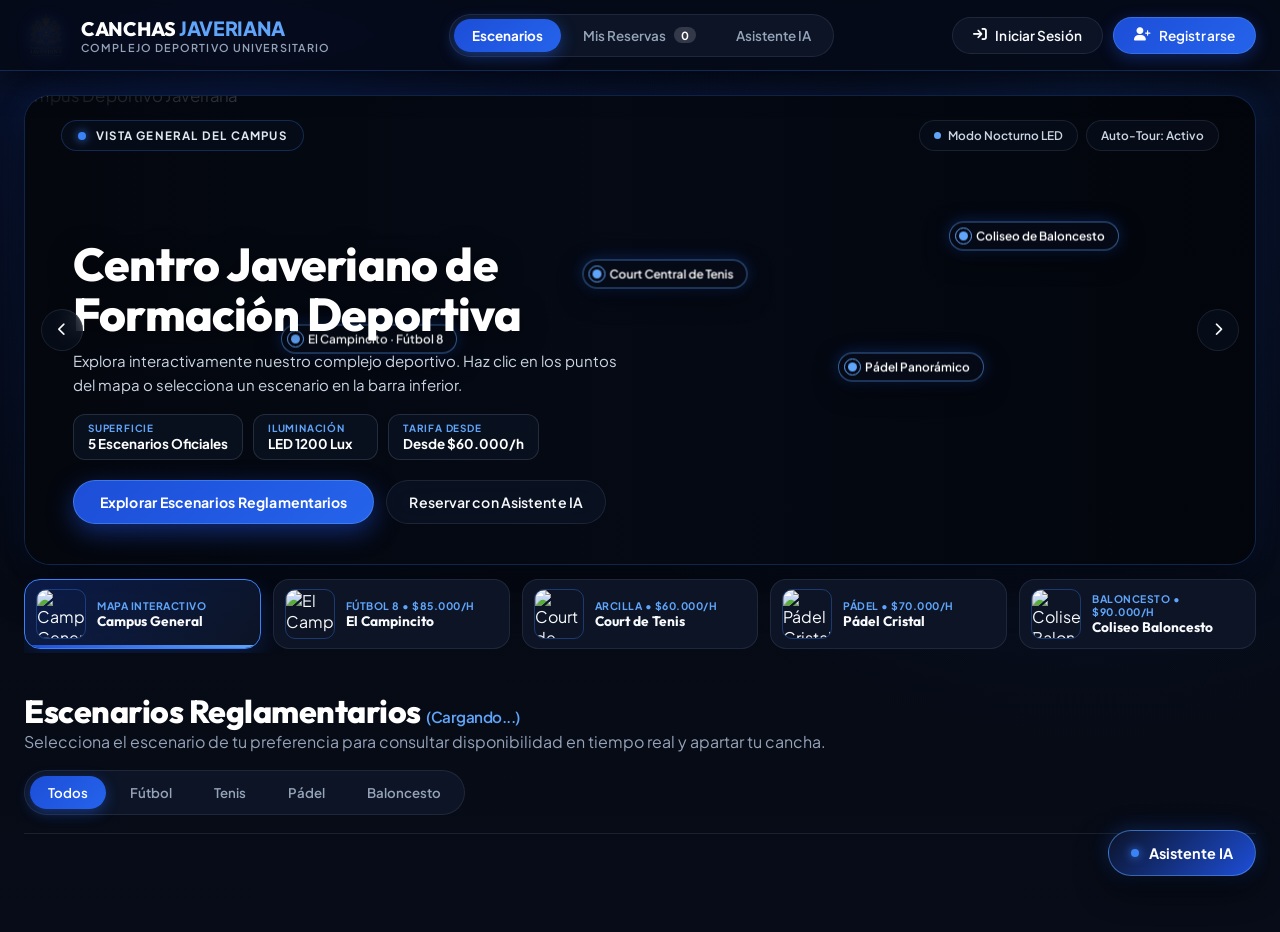
==== commit 81b023cb: "feat(ui): tema oscuro Negro Obsidiana y Azul Rey VIP, visor interactivo con hotspots y modo nocturno" ====
--- a/backend/src/main/resources/static/index.html
+++ b/backend/src/main/resources/static/index.html
@@ -7,9 +7,9 @@
     <link rel="icon" type="image/png" href="logo-javeriana.png">
     <link rel="preconnect" href="https://fonts.googleapis.com">
     <link rel="preconnect" href="https://fonts.gstatic.com" crossorigin>
-    <link href="https://fonts.googleapis.com/css2?family=Inter:wght@400;500;600;700&family=Outfit:wght@500;600;700;800&family=Playfair+Display:ital,wght@0,600;0,700;1,600&family=Plus+Jakarta+Sans:wght@400;500;600;700;800&display=swap" rel="stylesheet">
+    <link href="https://fonts.googleapis.com/css2?family=Inter:wght@400;500;600;700&family=Outfit:wght@500;600;700;800&family=Plus+Jakarta+Sans:wght@400;500;600;700;800&display=swap" rel="stylesheet">
     <link rel="stylesheet" href="https://cdnjs.cloudflare.com/ajax/libs/font-awesome/6.5.1/css/all.min.css">
-    <link rel="stylesheet" href="styles.css?v=vip2">
+    <link rel="stylesheet" href="styles.css?v=dark4">
 </head>
 <body>
     <!-- Barra Superior de Navegación -->
@@ -19,32 +19,32 @@
                 <img src="logo-javeriana.png" alt="Pontificia Universidad Javeriana" class="javeriana-nav-logo">
                 <div class="logo-text">
                     <span class="logo-title">CANCHAS<b>JAVERIANA</b></span>
-                    <span class="logo-subtitle">Centro Deportivo Universitario</span>
+                    <span class="logo-subtitle">Complejo Deportivo Universitario</span>
                 </div>
             </a>
 
             <nav class="nav-links">
                 <button class="nav-item active" id="nav-catalogo" onclick="app.showSection('catalogo')">
-                    <i class="fa-solid fa-compass"></i> Escenarios
+                    Escenarios
                 </button>
                 <button class="nav-item" id="nav-mis-reservas" onclick="app.showSection('mis-reservas')">
-                    <i class="fa-solid fa-calendar-check"></i> Mis Reservas
+                    Mis Reservas
                     <span class="badge-count" id="count-reservas">0</span>
                 </button>
                 <button class="nav-item" id="nav-sportbot" onclick="app.toggleChatIa(true)">
-                    <i class="fa-solid fa-comments"></i> Asistente IA
+                    Asistente IA
                 </button>
                 <button class="nav-item admin-only" id="nav-admin" onclick="app.showSection('admin')" style="display: none;">
-                    <i class="fa-solid fa-shield-halved"></i> Administración
+                    Administración
                 </button>
             </nav>
 
             <div class="nav-user" id="nav-user-container">
                 <button class="btn btn-outline" id="btn-login-modal" onclick="app.openAuthModal('login')">
-                    <i class="fa-solid fa-arrow-right-to-bracket"></i> Iniciar Sesión
+                    Iniciar Sesión
                 </button>
                 <button class="btn btn-primary" id="btn-register-modal" onclick="app.openAuthModal('register')">
-                    <i class="fa-solid fa-user-plus"></i> Registrarse
+                    Registrarse
                 </button>
             </div>
         </div>
@@ -53,10 +53,10 @@
     <!-- Barra de Estado Exclusiva del Administrador -->
     <div id="admin-indicator-bar" class="admin-top-bar" style="display: none;">
         <div class="admin-bar-content">
-            <span class="admin-badge"><i class="fa-solid fa-crown"></i> MODO ADMINISTRADOR COMPLEJO DEPORTIVO</span>
+            <span class="admin-badge">MODO ADMINISTRADOR COMPLEJO DEPORTIVO</span>
             <span class="admin-desc">Control de escenarios, mantenimiento y reservas globales en MySQL 8.4.</span>
-            <button class="btn btn-sm btn-outline" style="background: rgba(255,255,255,0.15); color:white; border-color: rgba(255,255,255,0.3);" onclick="app.showSection('admin')">
-                <i class="fa-solid fa-chart-line"></i> Panel de Control
+            <button class="btn btn-sm btn-outline" onclick="app.showSection('admin')">
+                Panel de Control
             </button>
         </div>
     </div>
@@ -67,30 +67,64 @@
     <!-- Contenido Principal Dinámico -->
     <main class="main-content">
         <!-- ========================================== -->
-        <!-- SECCIÓN 1: RECORRIDO DEL CAMPUS Y ESCENARIOS REGLAMENTARIOS -->
+        <!-- SECCIÓN 1: RECORRIDO INTERACTIVO DEL CAMPUS Y ESCENARIOS REGLAMENTARIOS -->
         <!-- ========================================== -->
         <section id="section-catalogo" class="content-section active">
 
-            <!-- HERO PANORÁMICO DEL CAMPUS CON AUTOSCROLL POR LOS ESCENARIOS -->
+            <!-- VISOR INTERACTIVO DEL CAMPUS CON AUTOSCROLL Y HOTSPOTS EN VIVO -->
             <div class="campus-showcase">
-                <div class="campus-stage" id="campus-stage">
-                    <!-- Imagen panorámica activa con efecto Ken Burns / Autoscroll -->
+                <div class="campus-stage" id="campus-stage" onmousemove="app.handleStageParallax(event)" onmouseleave="app.resetStageParallax()">
+                    <!-- Imagen panorámica activa con efecto Parallax + Autoscroll -->
                     <img id="campus-stage-img" src="/campus-javeriana.jpg" alt="Campus Deportivo Javeriana" class="campus-stage-bg">
                     <div class="campus-stage-gradient"></div>
 
+                    <!-- Capa de Puntos Interactivos (Hotspots) sobre la imagen -->
+                    <div id="campus-hotspots-layer" class="campus-hotspots-layer"></div>
+
+                    <!-- Barra Superior del Visor Interactivo: Telemetría y Modo de Luz -->
+                    <div class="campus-stage-topbar">
+                        <div class="campus-location-pill" id="campus-slide-tag">
+                            <span class="live-pulse-dot"></span>
+                            <span>VISTA GENERAL DEL CAMPUS</span>
+                        </div>
+
+                        <div class="campus-interactive-controls">
+                            <button type="button" class="hud-control-btn" id="btn-toggle-night" onclick="app.toggleNightVision()" title="Alternar atmósfera de iluminación">
+                                <span class="hud-dot"></span>
+                                <span id="night-mode-label">Modo Nocturno LED</span>
+                            </button>
+                            <button type="button" class="hud-control-btn" id="btn-toggle-autoplay" onclick="app.toggleCampusAutoplay()" title="Pausar o reanudar recorrido automático">
+                                <span id="autoplay-label">Auto-Tour: Activo</span>
+                            </button>
+                        </div>
+                    </div>
+
                     <div class="campus-stage-content">
-                        <div class="campus-location-pill" id="campus-slide-tag">
-                            <i class="fa-solid fa-location-dot"></i>
-                            <span>RECORRIDO DEL CAMPUS · PONTIFICIA UNIVERSIDAD JAVERIANA</span>
-                        </div>
-                        <h1 id="campus-slide-title">Complejo Deportivo Javeriana</h1>
-                        <p id="campus-slide-desc">Recorre las instalaciones deportivas del campus: coliseo cubierto, pistas de polvo de ladrillo, pádel panorámico y canchas de fútbol.</p>
+                        <h1 id="campus-slide-title">Centro Javeriano de Formación Deportiva</h1>
+                        <p id="campus-slide-desc">Explora interactivamente cada escenario del complejo deportivo. Haz clic en los puntos del mapa o selecciona una parada inferior.</p>
+                        
+                        <!-- Telemetría en vivo del escenario activo -->
+                        <div class="campus-live-specs" id="campus-live-specs">
+                            <div class="live-spec-chip">
+                                <span class="spec-label">SUPERFICIE</span>
+                                <b id="hud-spec-surface">5 Escenarios Oficiales</b>
+                            </div>
+                            <div class="live-spec-chip">
+                                <span class="spec-label">ILUMINACIÓN</span>
+                                <b id="hud-spec-light">LED 1200 Lux</b>
+                            </div>
+                            <div class="live-spec-chip">
+                                <span class="spec-label">TARIFA DESDE</span>
+                                <b id="hud-spec-price">$60.000 / hora</b>
+                            </div>
+                        </div>
+
                         <div class="campus-stage-actions">
-                            <button class="btn btn-stage-white" id="campus-slide-cta" onclick="app.scrollToCatalogo()">
-                                <i class="fa-solid fa-calendar-check"></i> Ver Escenarios Reglamentarios
+                            <button class="btn btn-stage-royal" id="campus-slide-cta" onclick="app.accionPrincipalSlide()">
+                                Explorar Escenarios Reglamentarios
                             </button>
                             <button class="btn btn-stage-glass" onclick="app.toggleChatIa(true)">
-                                <i class="fa-solid fa-wand-magic-sparkles"></i> Reservar por Chat IA
+                                Reservar con Asistente IA
                             </button>
                         </div>
                     </div>
@@ -117,25 +151,25 @@
                 <div class="catalogo-header-row">
                     <div>
                         <h2 class="catalogo-main-title">Escenarios Reglamentarios <span id="catalogo-total" class="catalogo-count">(Cargando...)</span></h2>
-                        <p class="text-muted">Selecciona el escenario de tu preferencia para consultar horarios y apartar tu cancha.</p>
-                    </div>
-
-                    <!-- Filtros de Disciplina -->
+                        <p class="text-muted">Selecciona el escenario de tu preferencia para consultar disponibilidad en tiempo real y apartar tu cancha.</p>
+                    </div>
+
+                    <!-- Filtros de Disciplina Limpios (Sin emojis ni iconos innecesarios) -->
                     <div class="filter-pills">
                         <button class="pill active" data-disciplina="" onclick="app.filterDisciplina('')">
-                            <i class="fa-solid fa-border-all"></i> Todos
+                            Todos
                         </button>
                         <button class="pill" data-disciplina="FUTBOL" onclick="app.filterDisciplina('FUTBOL')">
-                            <i class="fa-solid fa-futbol"></i> Fútbol
+                            Fútbol
                         </button>
                         <button class="pill" data-disciplina="TENIS" onclick="app.filterDisciplina('TENIS')">
-                            <i class="fa-solid fa-table-tennis-paddle-ball"></i> Tenis
+                            Tenis
                         </button>
                         <button class="pill" data-disciplina="PADEL" onclick="app.filterDisciplina('PADEL')">
-                            <i class="fa-solid fa-baseball-bat-ball"></i> Pádel
+                            Pádel
                         </button>
                         <button class="pill" data-disciplina="BALONCESTO" onclick="app.filterDisciplina('BALONCESTO')">
-                            <i class="fa-solid fa-basketball"></i> Baloncesto & Vóley
+                            Baloncesto
                         </button>
                     </div>
                 </div>
@@ -167,19 +201,15 @@
                                 
                                 <div class="detail-specs">
                                     <div class="spec-item">
-                                        <i class="fa-solid fa-layer-group"></i>
                                         <div><span>Superficie</span><b id="res-cancha-superficie">-</b></div>
                                     </div>
                                     <div class="spec-item">
-                                        <i class="fa-solid fa-users"></i>
                                         <div><span>Capacidad</span><b id="res-cancha-aforo">-</b></div>
                                     </div>
                                     <div class="spec-item">
-                                        <i class="fa-solid fa-lightbulb"></i>
                                         <div><span>Iluminación</span><b id="res-cancha-luz">-</b></div>
                                     </div>
                                     <div class="spec-item">
-                                        <i class="fa-solid fa-tag"></i>
                                         <div><span>Tarifa / Hora</span><b id="res-cancha-precio" class="text-primary">-</b></div>
                                     </div>
                                 </div>
@@ -188,7 +218,7 @@
 
                         <!-- Selector de Fecha -->
                         <div class="date-picker-card">
-                            <label for="fecha-reserva"><i class="fa-solid fa-calendar-day"></i> Fecha del Partido</label>
+                            <label for="fecha-reserva">Fecha del Partido</label>
                             <input type="date" id="fecha-reserva" onchange="app.onFechaChange()">
                             <small class="helper-text">Elige el día para ver las horas disponibles en vivo.</small>
                         </div>
@@ -217,13 +247,13 @@
                             <div id="panel-confirmacion" class="confirmacion-box" style="display: none;">
                                 <div class="confirm-content">
                                     <div class="confirm-info">
-                                        <span class="confirm-tag"><i class="fa-solid fa-circle-check"></i> Horario Seleccionado</span>
+                                        <span class="confirm-tag">Horario Seleccionado</span>
                                         <h4>Resumen de tu Reserva</h4>
                                         <p id="confirm-resumen">Cancha Sintética 1 - 18:00 a 19:00</p>
                                         <div class="confirm-price">Total a Pagar: <b id="confirm-precio">$85.000 COP</b></div>
                                     </div>
-                                    <button class="btn btn-success btn-lg" id="btn-confirmar-reserva" onclick="app.ejecutarReserva()">
-                                        <i class="fa-solid fa-check-circle"></i> Confirmar Reserva
+                                    <button class="btn btn-primary btn-lg" id="btn-confirmar-reserva" onclick="app.ejecutarReserva()">
+                                        Confirmar Reserva
                                     </button>
                                 </div>
                             </div>
@@ -258,15 +288,15 @@
             <div class="section-container">
                 <div class="section-header">
                     <div>
-                        <h2><i class="fa-solid fa-crown" style="color: #f59e0b;"></i> Panel de Control del Administrador</h2>
+                        <h2>Panel de Control del Administrador</h2>
                         <p class="text-muted">Gestión de escenarios deportivos, estados de mantenimiento y reservas del campus (Motor MySQL 8.4).</p>
                     </div>
                     <div style="display: flex; gap: 10px; flex-wrap: wrap;">
                         <span class="btn btn-outline" style="cursor: default;">
-                            <i class="fa-solid fa-database" style="color:#059669;"></i> MySQL 8.4 · canchas_db
+                            MySQL 8.4 · canchas_db
                         </span>
                         <button class="btn btn-primary" onclick="app.openModalCrearEscenario()">
-                            <i class="fa-solid fa-plus"></i> Registrar Nuevo Escenario
+                            Registrar Nuevo Escenario
                         </button>
                     </div>
                 </div>
@@ -274,28 +304,24 @@
                 <!-- Tarjetas KPI del Administrador -->
                 <div class="admin-kpi-grid">
                     <div class="kpi-card">
-                        <div class="kpi-icon"><i class="fa-solid fa-futbol"></i></div>
                         <div>
                             <span class="kpi-label">Total Escenarios</span>
                             <b class="kpi-value" id="kpi-total-canchas">0</b>
                         </div>
                     </div>
                     <div class="kpi-card">
-                        <div class="kpi-icon icon-success"><i class="fa-solid fa-circle-check"></i></div>
                         <div>
                             <span class="kpi-label">Canchas Habilitadas</span>
                             <b class="kpi-value" id="kpi-canchas-activas">0</b>
                         </div>
                     </div>
                     <div class="kpi-card">
-                        <div class="kpi-icon icon-warning"><i class="fa-solid fa-triangle-exclamation"></i></div>
                         <div>
                             <span class="kpi-label">En Mantenimiento</span>
                             <b class="kpi-value" id="kpi-canchas-mantenimiento">0</b>
                         </div>
                     </div>
                     <div class="kpi-card">
-                        <div class="kpi-icon icon-info"><i class="fa-solid fa-users"></i></div>
                         <div>
                             <span class="kpi-label">Aforo Simultáneo</span>
                             <b class="kpi-value" id="kpi-aforo-total">0</b>
@@ -306,11 +332,11 @@
                 <!-- Pestañas del Administrador -->
                 <div class="admin-tabs">
                     <button class="admin-tab-btn active" id="tab-btn-escenarios" onclick="app.switchAdminTab('escenarios')">
-                        <i class="fa-solid fa-layer-group"></i> Gestión de Escenarios y Mantenimiento
+                        Gestión de Escenarios y Mantenimiento
                     </button>
                     <button class="admin-tab-btn" id="tab-btn-reservas" onclick="app.switchAdminTab('reservas')">
-                        <i class="fa-solid fa-clipboard-list"></i> Monitor Global de Reservas
-                        <span class="badge-count" id="count-global-reservas" style="background:#f59e0b; color:#0f172a;">0</span>
+                        Monitor Global de Reservas
+                        <span class="badge-count" id="count-global-reservas">0</span>
                     </button>
                 </div>
 
@@ -368,34 +394,32 @@
     <!-- ========================================== -->
     <div id="sportbot-widget" class="sportbot-container">
         <button id="sportbot-fab" class="sportbot-fab" onclick="app.toggleChatIa()" title="Abrir Asistente Deportivo IA">
-            <i class="fa-solid fa-comments"></i>
+            <span class="live-pulse-dot"></span>
             <span>Asistente IA</span>
         </button>
 
         <div id="sportbot-chat-window" class="sportbot-chat-window" style="display: none;">
             <div class="chat-header">
                 <div class="chat-header-info">
-                    <div class="chat-avatar">
-                        <i class="fa-solid fa-robot"></i>
-                    </div>
                     <div>
-                        <div class="chat-title">Asistente Javeriana</div>
-                        <div class="chat-status"><span class="status-dot"></span> En línea · Reservas por chat</div>
+                        <div class="chat-title">Asistente Deportivo Javeriana</div>
+                        <div class="chat-status"><span class="status-dot"></span> En línea · Reservas autónomas</div>
                     </div>
                 </div>
                 <button class="chat-close-btn" onclick="app.toggleChatIa(false)">&times;</button>
             </div>
 
             <div class="chat-chips-bar">
-                <button class="chip-btn" onclick="app.enviarSugerenciaIa('¿Qué canchas de fútbol hay hoy?')">⚽ Fútbol hoy</button>
-                <button class="chip-btn" onclick="app.enviarSugerenciaIa('Quiero jugar tenis mañana a las 4pm')">🎾 Tenis 4:00 PM</button>
-                <button class="chip-btn" onclick="app.enviarSugerenciaIa('Quiero jugar pádel hoy a las 6pm')">🏸 Pádel 6:00 PM</button>
+                <button class="chip-btn" onclick="app.enviarSugerenciaIa('¿Qué canchas de fútbol hay hoy?')">Fútbol hoy</button>
+                <button class="chip-btn" onclick="app.enviarSugerenciaIa('Quiero jugar tenis mañana a las 4pm')">Tenis 4:00 PM</button>
+                <button class="chip-btn" onclick="app.enviarSugerenciaIa('Quiero jugar pádel hoy a las 6pm')">Pádel 6:00 PM</button>
+                <button class="chip-btn" onclick="app.enviarSugerenciaIa('Quiero reservar el coliseo de baloncesto')">Baloncesto</button>
             </div>
 
             <div id="chat-messages-container" class="chat-messages">
                 <div class="chat-msg bot-msg">
                     <div class="msg-bubble">
-                        ¡Hola! 👋 ¿Qué deporte te gustaría jugar? Dime qué cancha o disciplina buscas y a qué hora te queda bien para armar tu reserva.
+                        Hola. ¿Qué escenario deportivo deseas reservar hoy? Indícame la disciplina y el horario de tu preferencia.
                     </div>
                 </div>
             </div>
@@ -403,7 +427,7 @@
             <form id="chat-input-form" onsubmit="app.enviarMensajeIa(event)" class="chat-input-box">
                 <input type="text" id="chat-input-text" placeholder="Escribe un deporte u horario..." autocomplete="off">
                 <button type="submit" class="btn-chat-send" id="btn-chat-send">
-                    <i class="fa-solid fa-paper-plane"></i>
+                    <i class="fa-solid fa-arrow-up"></i>
                 </button>
             </form>
         </div>
@@ -416,14 +440,14 @@
         <div class="modal-box modal-success-box">
             <button class="modal-close" onclick="app.closeModal('modal-exito-reserva')">&times;</button>
             <div class="success-header">
-                <div class="success-icon"><i class="fa-solid fa-circle-check"></i></div>
-                <h3>¡Reserva Confirmada!</h3>
-                <p class="text-muted">Tu cancha ha quedado apartada exitosamente.</p>
+                <div class="success-icon"><i class="fa-solid fa-check"></i></div>
+                <h3>Reserva Confirmada</h3>
+                <p class="text-muted">Tu escenario deportivo ha quedado apartado exitosamente.</p>
             </div>
 
             <div class="receipt-card">
                 <div class="receipt-code-badge">
-                    <span>CÓDIGO DE RESERVA</span>
+                    <span>CÓDIGO OFICIAL DE RESERVA</span>
                     <b id="receipt-codigo">RES-XXXXXXXX</b>
                 </div>
 
@@ -446,7 +470,7 @@
                     </div>
                     <div class="receipt-item">
                         <span>Tarifa</span>
-                        <b id="receipt-precio" style="color:#059669;">-</b>
+                        <b id="receipt-precio">-</b>
                     </div>
                     <div class="receipt-item">
                         <span>Titular</span>
@@ -457,8 +481,8 @@
                 <div class="email-sent-badge">
                     <i class="fa-solid fa-envelope-circle-check"></i>
                     <div>
-                        <b>Notificación enviada por correo</b>
-                        <span>Enviamos los datos de tu reserva y la fecha programada a tu correo registrado.</span>
+                        <b>Comprobante enviado por correo electrónico</b>
+                        <span>Se enviaron los detalles y la fecha programada a tu correo registrado.</span>
                     </div>
                 </div>
             </div>
@@ -466,7 +490,7 @@
             <div class="modal-actions" style="margin-top: 20px;">
                 <button class="btn btn-outline" onclick="app.closeModal('modal-exito-reserva')">Seguir explorando</button>
                 <button class="btn btn-primary" onclick="app.showSection('mis-reservas'); app.closeModal('modal-exito-reserva');">
-                    <i class="fa-solid fa-calendar-check"></i> Ver Mis Reservas
+                    Ver Mis Reservas
                 </button>
             </div>
         </div>
@@ -487,15 +511,15 @@
             <!-- Formulario Login -->
             <form id="form-login" onsubmit="app.handleLogin(event)">
                 <div class="form-group">
-                    <label><i class="fa-solid fa-envelope"></i> Correo Electrónico</label>
+                    <label>Correo Electrónico</label>
                     <input type="email" id="login-email" required placeholder="usuario@canchas.com">
                 </div>
                 <div class="form-group">
-                    <label><i class="fa-solid fa-lock"></i> Contraseña</label>
+                    <label>Contraseña</label>
                     <input type="password" id="login-password" required placeholder="••••••••">
                 </div>
                 <button type="submit" class="btn btn-primary btn-block btn-lg">
-                    <i class="fa-solid fa-arrow-right-to-bracket"></i> Iniciar Sesión
+                    Iniciar Sesión
                 </button>
                 <div class="modal-footer-text">
                     ¿No tienes cuenta? <a href="#" onclick="app.switchAuthMode('register')">Regístrate aquí</a>
@@ -505,19 +529,19 @@
                     <span><b>Ingreso rápido en 1 clic (selecciona tu usuario):</b></span>
                     <div class="demo-pills">
                         <button type="button" class="btn-demo" onclick="app.loginDirectoDemo('nicolas@canchas.com', 'user123')">
-                            <i class="fa-solid fa-bolt" style="color:#10b981;"></i> Entrar como Nicolás Cardozo
+                            Entrar como Nicolás Cardozo
                         </button>
                         <button type="button" class="btn-demo" onclick="app.loginDirectoDemo('samuel@canchas.com', 'user123')">
-                            <i class="fa-solid fa-bolt" style="color:#10b981;"></i> Entrar como Samuel Correa
+                            Entrar como Samuel Correa
                         </button>
                         <button type="button" class="btn-demo" onclick="app.loginDirectoDemo('espinosa@canchas.com', 'user123')">
-                            <i class="fa-solid fa-bolt" style="color:#10b981;"></i> Entrar como Nicolás Espinosa
+                            Entrar como Nicolás Espinosa
                         </button>
                         <button type="button" class="btn-demo" onclick="app.loginDirectoDemo('gustavo@canchas.com', 'user123')">
-                            <i class="fa-solid fa-bolt" style="color:#10b981;"></i> Entrar como Gustavo Mejía
+                            Entrar como Gustavo Mejía
                         </button>
                         <button type="button" class="btn-demo" onclick="app.loginDirectoDemo('admin@canchas.com', 'admin123')">
-                            <i class="fa-solid fa-user-shield" style="color:#f59e0b;"></i> Entrar como Administrador
+                            Entrar como Administrador
                         </button>
                     </div>
                 </div>
@@ -557,7 +581,7 @@
                     <input type="password" id="reg-password" required minlength="6" placeholder="Mínimo 6 caracteres">
                 </div>
                 <button type="submit" class="btn btn-primary btn-block btn-lg">
-                    <i class="fa-solid fa-user-plus"></i> Crear Cuenta
+                    Crear Cuenta
                 </button>
                 <div class="modal-footer-text">
                     ¿Ya tienes cuenta? <a href="#" onclick="app.switchAuthMode('login')">Inicia sesión</a>
@@ -590,7 +614,6 @@
                             <option value="TENIS">Tenis</option>
                             <option value="PADEL">Pádel</option>
                             <option value="BALONCESTO">Baloncesto</option>
-                            <option value="VOLEIBOL">Voleibol</option>
                         </select>
                     </div>
                 </div>
@@ -639,7 +662,7 @@
 
                 <div class="modal-actions">
                     <button type="button" class="btn btn-outline" onclick="app.closeModal('modal-escenario')">Cancelar</button>
-                    <button type="submit" class="btn btn-primary"><i class="fa-solid fa-floppy-disk"></i> Guardar Escenario</button>
+                    <button type="submit" class="btn btn-primary">Guardar Escenario</button>
                 </div>
             </form>
         </div>
@@ -652,7 +675,6 @@
         <div class="modal-box">
             <button class="modal-close" onclick="app.closeModal('modal-cancelar')">&times;</button>
             <div class="modal-header">
-                <div class="logo-icon small alert"><i class="fa-solid fa-triangle-exclamation"></i></div>
                 <h3>¿Cancelar esta reserva?</h3>
                 <p class="text-muted">El horario quedará libre de inmediato para otros usuarios.</p>
             </div>
@@ -664,12 +686,12 @@
             <div class="modal-actions">
                 <button type="button" class="btn btn-outline" onclick="app.closeModal('modal-cancelar')">Volver</button>
                 <button type="button" class="btn btn-danger" onclick="app.ejecutarCancelacion()">
-                    <i class="fa-solid fa-ban"></i> Sí, Cancelar Reserva
+                    Sí, Cancelar Reserva
                 </button>
             </div>
         </div>
     </div>
 
-    <script src="app.js?v=vip2"></script>
+    <script src="app.js?v=dark4"></script>
 </body>
 </html>
--- a/backend/src/main/resources/static/styles.css
+++ b/backend/src/main/resources/static/styles.css
@@ -1,45 +1,45 @@
 /* ==============================================================================
-   ESTILOS DE INTERFAZ VIP - CANCHAS JAVERIANA (PRIVATE ATHLETIC CLUB EDITION)
-   Paleta Country Club / Quiet Luxury:
-   Verde Inglés (#0A261E) · Negro Ónix (#071410) · Marfil (#F7F4EE) · Oro Champagne (#C5A059)
+   ESTILOS DE INTERFAZ VIP DARK - CANCHAS JAVERIANA (OBSIDIAN & ROYAL BLUE EDITION)
+   Negro Obsidiana (#04070E) · Azul Rey Profundo (#1D4ED8 / #2563EB) · Platino (#F8FAFC)
    ============================================================================== */
 
 :root {
-    --club-emerald: #0A261E;
-    --club-emerald-mid: #123B2F;
-    --club-onyx: #071410;
-
-    --gold: #C5A059;
-    --gold-bright: #DFBD78;
-    --gold-dark: #9B7835;
-    --gold-pale: #F6EFE0;
-    --gold-border: rgba(197, 160, 89, 0.42);
-
-    --primary: #0F5132;
-    --primary-dark: #0A261E;
-    --primary-light: #E7F1EC;
-    --primary-glow: rgba(197, 160, 89, 0.25);
-
-    --accent: #C5A059;
-    --accent-light: #F6EFE0;
-
-    --danger: #B91C1C;
-    --danger-light: #FEE2E2;
-    --warning: #B45309;
-
-    --bg-main: #F7F4EE;
-    --bg-card: #FFFFFF;
-    --bg-subtle: #EFEAE0;
-    --border: #E5DEC9;
-    --border-hover: #C5A059;
-
-    --text-main: #0A1E17;
-    --text-muted: #57635D;
-    --text-light: #7E8983;
-
-    --shadow-sm: 0 4px 16px rgba(10, 38, 30, 0.05);
-    --shadow-md: 0 16px 36px rgba(10, 38, 30, 0.11);
-    --shadow-xl: 0 24px 48px -10px rgba(7, 20, 16, 0.24);
+    --obsidian: #04070E;
+    --obsidian-mid: #080E1C;
+    --obsidian-card: #0C1426;
+    --obsidian-elevated: #111C35;
+
+    --royal-deep: #1E3A8A;
+    --royal: #1D4ED8;
+    --royal-bright: #2563EB;
+    --royal-glow: #3B82F6;
+    --royal-ice: #60A5FA;
+    --royal-pale: rgba(37, 99, 235, 0.14);
+    --royal-border: rgba(59, 130, 246, 0.26);
+    --royal-border-strong: rgba(96, 165, 250, 0.55);
+
+    --primary: #2563EB;
+    --primary-dark: #1D4ED8;
+    --primary-light: rgba(37, 99, 235, 0.16);
+
+    --accent: #3B82F6;
+    --danger: #EF4444;
+    --warning: #F59E0B;
+    --success: #10B981;
+
+    --bg-main: #04070E;
+    --bg-card: #0C1426;
+    --bg-subtle: #111C35;
+    --border: rgba(148, 163, 184, 0.14);
+    --border-hover: rgba(59, 130, 246, 0.55);
+
+    --text-main: #F8FAFC;
+    --text-muted: #94A3B8;
+    --text-light: #64748B;
+
+    --shadow-sm: 0 8px 24px rgba(0, 0, 0, 0.45);
+    --shadow-md: 0 18px 42px rgba(0, 0, 0, 0.65), 0 0 28px rgba(29, 78, 216, 0.18);
+    --shadow-xl: 0 28px 60px rgba(0, 0, 0, 0.8), 0 0 40px rgba(37, 99, 235, 0.24);
 
     --radius-sm: 10px;
     --radius-md: 16px;
@@ -56,7 +56,10 @@
 
 body {
     background-color: var(--bg-main);
-    background-image: radial-gradient(circle at 50% 0%, rgba(197, 160, 89, 0.08) 0%, transparent 55%);
+    background-image:
+        radial-gradient(circle at 18% 0%, rgba(29, 78, 216, 0.22) 0%, transparent 45%),
+        radial-gradient(circle at 85% 15%, rgba(37, 99, 235, 0.15) 0%, transparent 45%),
+        linear-gradient(180deg, #04070E 0%, #070C18 100%);
     color: var(--text-main);
     min-height: 100vh;
     display: flex;
@@ -65,14 +68,14 @@
 }
 
 /* ==========================================
-   NAVBAR (PRIVATE ATHLETIC CLUB DARK EMERALD & GOLD)
+   NAVBAR (OBSIDIAN GLASS & ROYAL BLUE)
    ========================================== */
 .navbar {
-    background: linear-gradient(180deg, rgba(7, 20, 16, 0.98) 0%, rgba(10, 38, 30, 0.96) 100%);
-    backdrop-filter: saturate(180%) blur(20px);
-    -webkit-backdrop-filter: saturate(180%) blur(20px);
-    border-bottom: 1px solid var(--gold-border);
-    box-shadow: 0 6px 24px rgba(7, 20, 16, 0.22);
+    background: rgba(6, 10, 21, 0.86);
+    backdrop-filter: saturate(180%) blur(22px);
+    -webkit-backdrop-filter: saturate(180%) blur(22px);
+    border-bottom: 1px solid var(--royal-border);
+    box-shadow: 0 8px 32px rgba(0, 0, 0, 0.55);
     position: sticky;
     top: 0;
     z-index: 100;
@@ -93,14 +96,14 @@
     align-items: center;
     gap: 13px;
     text-decoration: none;
-    color: #FAF8F5;
+    color: var(--text-main);
 }
 
 .javeriana-nav-logo {
-    height: 46px;
+    height: 44px;
     width: auto;
     object-fit: contain;
-    filter: drop-shadow(0 2px 6px rgba(0, 0, 0, 0.35));
+    filter: drop-shadow(0 2px 8px rgba(59, 130, 246, 0.35));
     transition: transform 0.2s ease;
 }
 
@@ -109,69 +112,46 @@
 }
 
 .modal-javeriana-logo {
-    height: 64px;
+    height: 60px;
     width: auto;
     object-fit: contain;
     margin: 0 auto 12px;
     display: block;
 }
 
-.logo-icon {
-    width: 44px;
-    height: 44px;
-    border-radius: var(--radius-md);
-    background: linear-gradient(135deg, var(--club-emerald), var(--gold));
-    color: white;
-    display: flex;
-    align-items: center;
-    justify-content: center;
-    font-size: 1.25rem;
-}
-
-.logo-icon.small {
-    width: 40px;
-    height: 40px;
-    font-size: 1.1rem;
-    margin: 0 auto 12px;
-}
-
-.logo-icon.alert {
-    background: linear-gradient(135deg, var(--danger), var(--warning));
-}
-
 .logo-text {
     display: flex;
     flex-direction: column;
 }
 
 .logo-title {
-    font-family: 'Playfair Display', Georgia, serif;
-    font-size: 1.24rem;
-    font-weight: 700;
-    letter-spacing: 0.4px;
-    color: #FAF8F5;
+    font-family: 'Outfit', sans-serif;
+    font-size: 1.22rem;
+    font-weight: 800;
+    letter-spacing: -0.3px;
+    color: #FFFFFF;
 }
 
 .logo-title b {
-    color: var(--gold-bright);
-    font-weight: 700;
+    color: var(--royal-ice);
+    font-weight: 800;
     margin-left: 3px;
 }
 
 .logo-subtitle {
     font-size: 0.68rem;
-    color: var(--gold);
+    color: var(--text-muted);
     font-weight: 600;
-    letter-spacing: 1.4px;
+    letter-spacing: 1.1px;
     text-transform: uppercase;
 }
 
 .nav-links {
     display: flex;
     align-items: center;
-    gap: 6px;
-    background: rgba(255, 255, 255, 0.06);
-    border: 1px solid rgba(197, 160, 89, 0.24);
+    gap: 4px;
+    background: rgba(15, 23, 42, 0.85);
+    border: 1px solid var(--border);
     padding: 4px;
     border-radius: var(--radius-pill);
 }
@@ -179,11 +159,11 @@
 .nav-item {
     background: none;
     border: none;
-    padding: 8px 17px;
+    padding: 8px 18px;
     border-radius: var(--radius-pill);
     font-size: 0.84rem;
     font-weight: 600;
-    color: rgba(250, 248, 245, 0.78);
+    color: var(--text-muted);
     cursor: pointer;
     display: flex;
     align-items: center;
@@ -191,30 +171,21 @@
     transition: all 0.2s ease;
 }
 
-.nav-item i {
-    color: var(--gold);
-}
-
 .nav-item:hover {
     color: #FFFFFF;
-    background: rgba(255, 255, 255, 0.06);
+    background: rgba(255, 255, 255, 0.04);
 }
 
 .nav-item.active {
-    background: linear-gradient(135deg, var(--gold) 0%, var(--gold-bright) 100%);
-    color: var(--club-onyx);
-    font-weight: 700;
-    box-shadow: 0 2px 10px rgba(197, 160, 89, 0.35);
-}
-
-.nav-item.active i {
-    color: var(--club-onyx);
+    background: linear-gradient(135deg, var(--royal) 0%, var(--royal-bright) 100%);
+    color: #FFFFFF;
+    font-weight: 700;
+    box-shadow: 0 4px 16px rgba(37, 99, 235, 0.45);
 }
 
 .badge-count {
-    background: var(--club-emerald);
-    color: var(--gold-bright);
-    border: 1px solid var(--gold-border);
+    background: rgba(255, 255, 255, 0.16);
+    color: #FFFFFF;
     font-size: 0.7rem;
     padding: 1px 7px;
     border-radius: var(--radius-pill);
@@ -225,37 +196,13 @@
     display: flex;
     align-items: center;
     gap: 10px;
-}
-
-.nav-user .btn-outline {
-    background: rgba(255, 255, 255, 0.06);
-    border-color: rgba(197, 160, 89, 0.45);
-    color: #FAF8F5;
-}
-
-.nav-user .btn-outline:hover {
-    background: rgba(197, 160, 89, 0.16);
-    border-color: var(--gold-bright);
-    color: #FFFFFF;
-}
-
-.nav-user .btn-primary {
-    background: linear-gradient(135deg, var(--gold) 0%, var(--gold-bright) 100%);
-    color: var(--club-onyx);
-    border-color: transparent;
-    font-weight: 700;
-}
-
-.nav-user .btn-primary:hover {
-    background: linear-gradient(135deg, var(--gold-bright) 0%, #F0D596 100%);
-    box-shadow: 0 4px 16px rgba(197, 160, 89, 0.4);
 }
 
 /* ==========================================
    BUTTONS
    ========================================== */
 .btn {
-    padding: 9px 19px;
+    padding: 9px 20px;
     border-radius: var(--radius-pill);
     font-size: 0.85rem;
     font-weight: 600;
@@ -271,61 +218,56 @@
 }
 
 .btn-primary {
-    background: linear-gradient(135deg, var(--club-emerald) 0%, var(--club-emerald-mid) 100%);
-    color: #FAF8F5;
-    border: 1px solid rgba(197, 160, 89, 0.4);
-    box-shadow: 0 4px 12px rgba(10, 38, 30, 0.16);
-}
-
-.btn-primary i {
-    color: var(--gold-bright);
+    background: linear-gradient(135deg, var(--royal) 0%, var(--royal-bright) 100%);
+    color: #FFFFFF;
+    border: 1px solid rgba(96, 165, 250, 0.35);
+    box-shadow: 0 4px 16px rgba(29, 78, 216, 0.38);
 }
 
 .btn-primary:hover {
-    background: linear-gradient(135deg, var(--club-onyx) 0%, var(--club-emerald) 100%);
-    border-color: var(--gold);
+    background: linear-gradient(135deg, var(--royal-bright) 0%, var(--royal-glow) 100%);
+    border-color: var(--royal-ice);
     transform: translateY(-1px);
-    box-shadow: 0 8px 20px rgba(10, 38, 30, 0.26);
+    box-shadow: 0 8px 24px rgba(37, 99, 235, 0.55);
 }
 
 .btn-outline {
-    background: #FFFFFF;
+    background: rgba(15, 23, 42, 0.75);
     border-color: var(--border);
     color: var(--text-main);
 }
 
 .btn-outline:hover {
-    border-color: var(--gold);
-    background: var(--gold-pale);
+    border-color: var(--royal-glow);
+    background: rgba(37, 99, 235, 0.14);
+    color: #FFFFFF;
 }
 
 .btn-success {
-    background: var(--club-emerald);
-    color: var(--gold-bright);
-    border: 1px solid var(--gold-border);
-}
-
-.btn-success:hover {
-    background: var(--club-onyx);
+    background: linear-gradient(135deg, var(--royal) 0%, var(--royal-bright) 100%);
+    color: white;
+    border: 1px solid rgba(96, 165, 250, 0.4);
 }
 
 .btn-danger {
+    background: rgba(239, 68, 68, 0.18);
+    border: 1px solid rgba(239, 68, 68, 0.45);
+    color: #FCA5A5;
+}
+
+.btn-danger:hover {
     background: var(--danger);
-    color: white;
-}
-
-.btn-danger:hover {
-    background: #991B1B;
+    color: #FFFFFF;
 }
 
 .btn-sm {
-    padding: 6px 13px;
+    padding: 6px 14px;
     font-size: 0.78rem;
 }
 
 .btn-lg {
-    padding: 12px 24px;
-    font-size: 0.95rem;
+    padding: 12px 26px;
+    font-size: 0.94rem;
 }
 
 .btn-block {
@@ -333,22 +275,27 @@
 }
 
 /* ==========================================
-   HERO: RECORRIDO PANORÁMICO DEL CAMPUS CON AUTOSCROLL
+   HERO INTERACTIVO: RECORRIDO + HOTSPOTS + PARALLAX + MODO NOCTURNO
    ========================================== */
 .campus-showcase {
     max-width: 1280px;
-    margin: 26px auto 0;
+    margin: 24px auto 0;
     padding: 0 24px;
 }
 
 .campus-stage {
     position: relative;
-    height: 445px;
+    height: 470px;
     border-radius: 26px;
     overflow: hidden;
-    background: var(--club-onyx);
-    border: 1px solid var(--gold-border);
+    background: #02050B;
+    border: 1px solid var(--royal-border);
     box-shadow: var(--shadow-md);
+    transition: border-color 0.3s ease, box-shadow 0.3s ease;
+}
+
+.campus-stage:hover {
+    border-color: var(--royal-border-strong);
 }
 
 .campus-stage-bg {
@@ -357,13 +304,22 @@
     object-fit: cover;
     object-position: center;
     display: block;
-    animation: campusPan 13s ease-in-out infinite alternate;
-    transition: opacity 0.45s ease;
-}
-
-@keyframes campusPan {
-    0% { transform: scale(1.02) translateX(0%); }
-    100% { transform: scale(1.09) translateX(-1.5%); }
+    transform: scale(1.05);
+    transition: transform 0.35s ease-out, filter 0.5s ease;
+}
+
+/* Modo Iluminación Nocturna LED interactivo */
+.campus-stage.night-vision .campus-stage-bg {
+    filter: brightness(0.68) contrast(1.22) saturate(1.25) hue-rotate(-8deg);
+}
+
+.campus-stage.night-vision::after {
+    content: '';
+    position: absolute;
+    inset: 0;
+    background: radial-gradient(circle at 60% 25%, rgba(59, 130, 246, 0.28) 0%, rgba(4, 7, 14, 0.55) 75%);
+    pointer-events: none;
+    z-index: 1;
 }
 
 .campus-stage-gradient {
@@ -371,64 +327,214 @@
     inset: 0;
     background: linear-gradient(
         90deg,
-        rgba(7, 20, 16, 0.90) 0%,
-        rgba(10, 38, 30, 0.62) 52%,
-        rgba(7, 20, 16, 0.20) 100%
+        rgba(4, 7, 14, 0.92) 0%,
+        rgba(6, 12, 26, 0.64) 48%,
+        rgba(4, 7, 14, 0.18) 100%
     );
+    z-index: 1;
+    pointer-events: none;
+}
+
+/* Barra superior dentro del visor interactivo */
+.campus-stage-topbar {
+    position: absolute;
+    top: 24px;
+    left: 36px;
+    right: 36px;
+    display: flex;
+    justify-content: space-between;
+    align-items: center;
+    z-index: 4;
+    flex-wrap: wrap;
+    gap: 12px;
+}
+
+.campus-location-pill {
+    display: inline-flex;
+    align-items: center;
+    gap: 10px;
+    background: rgba(8, 14, 28, 0.78);
+    backdrop-filter: blur(14px);
+    -webkit-backdrop-filter: blur(14px);
+    border: 1px solid var(--royal-border);
+    padding: 7px 16px;
+    border-radius: var(--radius-pill);
+    font-size: 0.72rem;
+    font-weight: 700;
+    letter-spacing: 1.2px;
+    text-transform: uppercase;
+    color: #E2E8F0;
+}
+
+.live-pulse-dot {
+    width: 8px;
+    height: 8px;
+    border-radius: 50%;
+    background: var(--royal-glow);
+    box-shadow: 0 0 10px var(--royal-glow);
+    display: inline-block;
+    animation: pulseGlow 2s infinite;
+}
+
+@keyframes pulseGlow {
+    0%, 100% { transform: scale(1); opacity: 1; }
+    50% { transform: scale(1.3); opacity: 0.65; }
+}
+
+.campus-interactive-controls {
+    display: flex;
+    gap: 8px;
+}
+
+.hud-control-btn {
+    background: rgba(8, 14, 28, 0.76);
+    backdrop-filter: blur(12px);
+    border: 1px solid var(--border);
+    color: #CBD5E1;
+    padding: 7px 14px;
+    border-radius: var(--radius-pill);
+    font-size: 0.74rem;
+    font-weight: 600;
+    cursor: pointer;
+    display: inline-flex;
+    align-items: center;
+    gap: 7px;
+    transition: all 0.2s ease;
+}
+
+.hud-control-btn:hover, .hud-control-btn.active {
+    background: rgba(29, 78, 216, 0.35);
+    border-color: var(--royal-ice);
+    color: #FFFFFF;
+}
+
+.hud-dot {
+    width: 7px;
+    height: 7px;
+    border-radius: 50%;
+    background: var(--royal-ice);
+}
+
+/* Capa de Hotspots Interactivos en la Imagen */
+.campus-hotspots-layer {
+    position: absolute;
+    inset: 0;
+    z-index: 3;
+    pointer-events: none;
+}
+
+.stage-hotspot {
+    position: absolute;
+    pointer-events: auto;
+    cursor: pointer;
+    transform: translate(-50%, -50%);
+    display: flex;
+    align-items: center;
+    gap: 8px;
+    background: rgba(6, 11, 24, 0.84);
+    backdrop-filter: blur(10px);
+    border: 1px solid var(--royal-border-strong);
+    padding: 6px 13px 6px 9px;
+    border-radius: var(--radius-pill);
+    color: #FFFFFF;
+    font-size: 0.74rem;
+    font-weight: 600;
+    box-shadow: 0 8px 24px rgba(0, 0, 0, 0.55), 0 0 16px rgba(37, 99, 235, 0.35);
+    transition: all 0.25s ease;
+}
+
+.stage-hotspot:hover {
+    background: var(--royal);
+    border-color: #FFFFFF;
+    transform: translate(-50%, -50%) scale(1.07);
+    z-index: 5;
+}
+
+.hotspot-ping {
+    width: 9px;
+    height: 9px;
+    border-radius: 50%;
+    background: var(--royal-ice);
+    position: relative;
+    flex-shrink: 0;
+}
+
+.hotspot-ping::after {
+    content: '';
+    position: absolute;
+    inset: -4px;
+    border-radius: 50%;
+    border: 1.5px solid var(--royal-ice);
+    animation: pingRing 1.8s cubic-bezier(0, 0, 0.2, 1) infinite;
+}
+
+@keyframes pingRing {
+    75%, 100% { transform: scale(2.1); opacity: 0; }
 }
 
 .campus-stage-content {
     position: absolute;
-    inset: 0;
-    padding: 48px 58px;
+    bottom: 0;
+    left: 0;
+    padding: 40px 48px;
     display: flex;
     flex-direction: column;
     justify-content: flex-end;
-    max-width: 720px;
-    color: #FAF8F5;
-    z-index: 2;
-}
-
-.campus-location-pill {
-    display: inline-flex;
-    align-items: center;
-    gap: 8px;
-    background: rgba(10, 38, 30, 0.72);
-    backdrop-filter: blur(12px);
-    -webkit-backdrop-filter: blur(12px);
-    border: 1px solid var(--gold-border);
-    padding: 6px 15px;
-    border-radius: var(--radius-pill);
-    font-size: 0.71rem;
-    font-weight: 700;
-    letter-spacing: 1.2px;
+    max-width: 680px;
+    color: #FFFFFF;
+    z-index: 3;
+}
+
+.campus-stage-content h1 {
+    font-family: 'Outfit', sans-serif;
+    font-size: clamp(2rem, 3.6vw, 2.95rem);
+    font-weight: 800;
+    line-height: 1.08;
+    letter-spacing: -0.8px;
+    margin-bottom: 10px;
+    color: #FFFFFF;
+    text-shadow: 0 4px 24px rgba(0, 0, 0, 0.55);
+}
+
+.campus-stage-content p {
+    font-size: 0.94rem;
+    line-height: 1.55;
+    color: #CBD5E1;
+    margin-bottom: 18px;
+    max-width: 550px;
+}
+
+/* Telemetría en vivo en el Hero */
+.campus-live-specs {
+    display: flex;
+    gap: 10px;
+    flex-wrap: wrap;
+    margin-bottom: 20px;
+}
+
+.live-spec-chip {
+    background: rgba(11, 18, 34, 0.78);
+    backdrop-filter: blur(10px);
+    border: 1px solid rgba(148, 163, 184, 0.2);
+    padding: 7px 14px;
+    border-radius: 12px;
+    display: flex;
+    flex-direction: column;
+    min-width: 125px;
+}
+
+.live-spec-chip .spec-label {
+    font-size: 0.62rem;
+    font-weight: 700;
+    letter-spacing: 0.8px;
+    color: var(--royal-ice);
     text-transform: uppercase;
-    width: fit-content;
-    margin-bottom: 14px;
-    color: var(--gold-bright);
-}
-
-.campus-location-pill i {
-    color: var(--gold);
-}
-
-.campus-stage-content h1 {
-    font-family: 'Playfair Display', Georgia, serif;
-    font-size: clamp(2.1rem, 3.8vw, 3.15rem);
-    font-weight: 700;
-    line-height: 1.08;
-    letter-spacing: -0.4px;
-    margin-bottom: 12px;
-    color: #FAF8F5;
-    text-shadow: 0 4px 20px rgba(0, 0, 0, 0.35);
-}
-
-.campus-stage-content p {
-    font-size: 0.98rem;
-    line-height: 1.55;
-    color: rgba(250, 248, 245, 0.88);
-    margin-bottom: 24px;
-    max-width: 580px;
+}
+
+.live-spec-chip b {
+    font-size: 0.84rem;
+    color: #FFFFFF;
+    margin-top: 1px;
 }
 
 .campus-stage-actions {
@@ -437,40 +543,36 @@
     flex-wrap: wrap;
 }
 
-.btn-stage-white {
-    background: linear-gradient(135deg, var(--gold) 0%, var(--gold-bright) 100%);
-    color: var(--club-onyx);
+.btn-stage-royal {
+    background: linear-gradient(135deg, var(--royal) 0%, var(--royal-bright) 100%);
+    color: #FFFFFF;
     padding: 12px 26px;
     border-radius: var(--radius-pill);
     font-weight: 700;
     font-size: 0.88rem;
-    border: none;
-    box-shadow: 0 6px 20px rgba(197, 160, 89, 0.38);
-}
-
-.btn-stage-white:hover {
-    background: linear-gradient(135deg, var(--gold-bright) 0%, #F3DC9E 100%);
+    border: 1px solid rgba(96, 165, 250, 0.45);
+    box-shadow: 0 8px 24px rgba(29, 78, 216, 0.5);
+}
+
+.btn-stage-royal:hover {
+    background: linear-gradient(135deg, var(--royal-bright) 0%, var(--royal-glow) 100%);
     transform: translateY(-2px);
 }
 
 .btn-stage-glass {
-    background: rgba(10, 38, 30, 0.65);
+    background: rgba(12, 20, 38, 0.72);
     backdrop-filter: blur(12px);
-    color: #FAF8F5;
-    border: 1px solid var(--gold-border);
+    color: #F8FAFC;
+    border: 1px solid var(--border);
     padding: 12px 22px;
     border-radius: var(--radius-pill);
     font-weight: 600;
     font-size: 0.88rem;
 }
 
-.btn-stage-glass i {
-    color: var(--gold-bright);
-}
-
 .btn-stage-glass:hover {
-    background: rgba(10, 38, 30, 0.88);
-    border-color: var(--gold-bright);
+    background: rgba(29, 78, 216, 0.25);
+    border-color: var(--royal-ice);
     transform: translateY(-2px);
 }
 
@@ -478,15 +580,15 @@
     position: absolute;
     top: 50%;
     transform: translateY(-50%);
-    width: 44px;
-    height: 44px;
+    width: 42px;
+    height: 42px;
     border-radius: 50%;
-    background: rgba(10, 38, 30, 0.68);
+    background: rgba(8, 14, 28, 0.72);
     backdrop-filter: blur(10px);
-    border: 1px solid var(--gold-border);
-    color: var(--gold-bright);
+    border: 1px solid var(--border);
+    color: #F8FAFC;
     cursor: pointer;
-    z-index: 3;
+    z-index: 4;
     display: flex;
     align-items: center;
     justify-content: center;
@@ -494,12 +596,13 @@
 }
 
 .campus-nav-arrow:hover {
-    background: var(--gold);
-    color: var(--club-onyx);
-}
-
-.campus-nav-arrow.prev { left: 18px; }
-.campus-nav-arrow.next { right: 18px; }
+    background: var(--royal);
+    border-color: var(--royal-ice);
+    color: #FFFFFF;
+}
+
+.campus-nav-arrow.prev { left: 16px; }
+.campus-nav-arrow.next { right: 16px; }
 
 /* Cinta de paradas del campus (Autoscroll) */
 .campus-tour-bar {
@@ -520,7 +623,7 @@
 }
 
 .campus-stop-card {
-    background: #FFFFFF;
+    background: var(--obsidian-card);
     border: 1px solid var(--border);
     border-radius: 16px;
     padding: 9px 11px;
@@ -535,14 +638,15 @@
 }
 
 .campus-stop-card:hover {
-    border-color: var(--gold);
+    border-color: var(--royal-glow);
+    background: var(--obsidian-elevated);
     transform: translateY(-2px);
 }
 
 .campus-stop-card.active {
-    background: linear-gradient(135deg, #FFFFFF 0%, var(--gold-pale) 100%);
-    border-color: var(--gold);
-    box-shadow: 0 8px 22px rgba(10, 38, 30, 0.10);
+    background: linear-gradient(135deg, rgba(29, 78, 216, 0.28) 0%, rgba(12, 20, 38, 0.95) 100%);
+    border-color: var(--royal-glow);
+    box-shadow: 0 8px 24px rgba(29, 78, 216, 0.25);
 }
 
 .campus-stop-thumb {
@@ -551,7 +655,7 @@
     border-radius: 10px;
     object-fit: cover;
     flex-shrink: 0;
-    border: 1px solid rgba(197, 160, 89, 0.35);
+    border: 1px solid rgba(59, 130, 246, 0.35);
 }
 
 .campus-stop-info {
@@ -564,15 +668,15 @@
     font-size: 0.65rem;
     font-weight: 700;
     text-transform: uppercase;
-    color: var(--gold-dark);
+    color: var(--royal-ice);
     letter-spacing: 0.5px;
 }
 
 .campus-stop-title {
-    font-family: 'Playfair Display', Georgia, serif;
-    font-size: 0.9rem;
-    font-weight: 700;
-    color: var(--text-main);
+    font-family: 'Outfit', sans-serif;
+    font-size: 0.86rem;
+    font-weight: 700;
+    color: #F8FAFC;
     white-space: nowrap;
     overflow: hidden;
     text-overflow: ellipsis;
@@ -583,7 +687,7 @@
     bottom: 0;
     left: 0;
     height: 3px;
-    background: linear-gradient(90deg, var(--club-emerald), var(--gold));
+    background: linear-gradient(90deg, var(--royal), var(--royal-ice));
     width: 0%;
 }
 
@@ -629,11 +733,11 @@
 }
 
 .catalogo-main-title {
-    font-family: 'Playfair Display', Georgia, serif;
-    font-size: 2.1rem;
-    font-weight: 700;
-    letter-spacing: -0.3px;
-    color: var(--club-emerald);
+    font-family: 'Outfit', sans-serif;
+    font-size: 2rem;
+    font-weight: 800;
+    letter-spacing: -0.5px;
+    color: #FFFFFF;
 }
 
 .section-header {
@@ -646,17 +750,16 @@
 }
 
 .section-header h2 {
-    font-family: 'Playfair Display', Georgia, serif;
-    font-size: 1.9rem;
-    font-weight: 700;
-    color: var(--club-emerald);
+    font-family: 'Outfit', sans-serif;
+    font-size: 1.85rem;
+    font-weight: 800;
+    color: #FFFFFF;
 }
 
 .catalogo-count {
-    font-family: 'Plus Jakarta Sans', sans-serif;
     font-size: 0.95rem;
     font-weight: 600;
-    color: var(--gold-dark);
+    color: var(--royal-ice);
 }
 
 .text-muted {
@@ -664,15 +767,15 @@
 }
 
 .text-primary {
-    color: var(--club-emerald);
-}
-
-/* FILTER PILLS */
+    color: var(--royal-ice);
+}
+
+/* FILTER PILLS (CLEAN TYPOGRAPHY, NO EMOJIS) */
 .filter-pills {
     display: inline-flex;
     flex-wrap: wrap;
     gap: 6px;
-    background: var(--bg-subtle);
+    background: var(--obsidian-card);
     border: 1px solid var(--border);
     padding: 5px;
     border-radius: var(--radius-pill);
@@ -682,37 +785,26 @@
     background: none;
     border: none;
     color: var(--text-muted);
-    padding: 8px 16px;
+    padding: 8px 18px;
     border-radius: var(--radius-pill);
     font-weight: 600;
     font-size: 0.83rem;
     cursor: pointer;
-    display: flex;
-    align-items: center;
-    gap: 7px;
     transition: all 0.2s ease;
 }
 
-.pill i {
-    color: var(--gold-dark);
-}
-
 .pill:hover {
-    color: var(--club-emerald);
+    color: #FFFFFF;
 }
 
 .pill.active {
-    background: var(--club-emerald);
-    color: #FAF8F5;
-    box-shadow: 0 3px 10px rgba(10, 38, 30, 0.18);
-}
-
-.pill.active i {
-    color: var(--gold-bright);
+    background: linear-gradient(135deg, var(--royal) 0%, var(--royal-bright) 100%);
+    color: #FFFFFF;
+    box-shadow: 0 4px 14px rgba(37, 99, 235, 0.4);
 }
 
 /* ==========================================
-   CARDS GRID (ESCENARIOS REGLAMENTARIOS VIP)
+   CARDS GRID (ESCENARIOS REGLAMENTARIOS DARK VIP)
    ========================================== */
 .cards-grid {
     display: grid;
@@ -721,7 +813,8 @@
 }
 
 .cancha-card {
-    background: var(--bg-card);
+    position: relative;
+    background: linear-gradient(180deg, #0D162B 0%, #091020 100%);
     border-radius: var(--radius-lg);
     border: 1px solid var(--border);
     overflow: hidden;
@@ -732,18 +825,18 @@
 }
 
 .cancha-card:hover {
-    transform: translateY(-5px);
+    transform: translateY(-6px);
     box-shadow: var(--shadow-md);
-    border-color: var(--gold);
+    border-color: var(--royal-border-strong);
 }
 
 .card-image-box {
     position: relative;
-    height: 220px;
+    height: 225px;
     width: 100%;
     overflow: hidden;
-    background: var(--club-onyx);
-    border-bottom: 2px solid var(--gold);
+    background: #02050B;
+    border-bottom: 1px solid var(--royal-border);
     flex-shrink: 0;
 }
 
@@ -753,11 +846,11 @@
     object-fit: cover;
     object-position: center;
     display: block;
-    transition: transform 0.5s ease;
+    transition: transform 0.55s ease;
 }
 
 .cancha-card:hover .card-image-box img {
-    transform: scale(1.05);
+    transform: scale(1.06);
 }
 
 .badge {
@@ -765,34 +858,34 @@
     align-items: center;
     padding: 5px 13px;
     border-radius: var(--radius-pill);
-    font-size: 0.7rem;
+    font-size: 0.69rem;
     font-weight: 700;
     text-transform: uppercase;
-    letter-spacing: 0.8px;
+    letter-spacing: 0.9px;
 }
 
 .badge-tag {
     position: absolute;
     top: 14px;
     left: 14px;
-    background: rgba(7, 20, 16, 0.86);
-    backdrop-filter: blur(8px);
-    border: 1px solid var(--gold-border);
-    color: var(--gold-bright);
+    background: rgba(6, 11, 24, 0.85);
+    backdrop-filter: blur(10px);
+    border: 1px solid var(--royal-border-strong);
+    color: var(--royal-ice);
 }
 
 .badge-mantenimiento {
     position: absolute;
     top: 14px;
     right: 14px;
-    background: var(--danger);
+    background: rgba(185, 28, 28, 0.92);
     color: #FFFFFF;
 }
 
 .badge-primary {
-    background: var(--gold-pale);
-    color: var(--club-emerald);
-    border: 1px solid var(--gold-border);
+    background: var(--royal-pale);
+    color: var(--royal-ice);
+    border: 1px solid var(--royal-border);
 }
 
 .card-body {
@@ -803,12 +896,12 @@
 }
 
 .card-title {
-    font-family: 'Playfair Display', Georgia, serif;
-    font-size: 1.32rem;
-    font-weight: 700;
-    letter-spacing: -0.2px;
+    font-family: 'Outfit', sans-serif;
+    font-size: 1.28rem;
+    font-weight: 700;
+    letter-spacing: -0.3px;
     margin-bottom: 8px;
-    color: var(--club-emerald);
+    color: #FFFFFF;
 }
 
 .card-desc {
@@ -833,24 +926,24 @@
     flex-direction: column;
     align-items: center;
     text-align: center;
-    background: var(--bg-main);
-    border: 1px solid rgba(229, 222, 201, 0.7);
+    background: rgba(17, 28, 53, 0.65);
+    border: 1px solid rgba(148, 163, 184, 0.1);
     padding: 10px 6px;
     border-radius: var(--radius-sm);
-    font-size: 0.72rem;
+    font-size: 0.7rem;
     color: var(--text-muted);
-    gap: 2px;
-}
-
-.feature-pill i {
-    color: var(--gold-dark);
-    margin-bottom: 3px;
-    font-size: 0.92rem;
+    gap: 3px;
+}
+
+.feature-pill span {
+    text-transform: uppercase;
+    letter-spacing: 0.4px;
+    font-size: 0.64rem;
 }
 
 .feature-pill b {
-    color: var(--club-emerald);
-    font-size: 0.78rem;
+    color: #F8FAFC;
+    font-size: 0.8rem;
     font-weight: 700;
 }
 
@@ -868,8 +961,8 @@
 }
 
 .price-label {
-    font-size: 0.68rem;
-    color: var(--gold-dark);
+    font-size: 0.66rem;
+    color: var(--royal-ice);
     font-weight: 700;
     text-transform: uppercase;
     letter-spacing: 0.7px;
@@ -877,9 +970,9 @@
 
 .price-value {
     font-family: 'Outfit', sans-serif;
-    font-size: 1.32rem;
+    font-size: 1.34rem;
     font-weight: 800;
-    color: var(--club-emerald);
+    color: #FFFFFF;
 }
 
 /* ==========================================
@@ -889,7 +982,7 @@
     display: inline-flex;
     align-items: center;
     gap: 8px;
-    color: var(--club-emerald);
+    color: var(--royal-ice);
     font-weight: 700;
     font-size: 0.9rem;
     margin-bottom: 20px;
@@ -897,8 +990,7 @@
 }
 
 .back-link:hover {
-    color: var(--gold-dark);
-    text-decoration: underline;
+    color: #FFFFFF;
 }
 
 .reserva-layout {
@@ -908,7 +1000,7 @@
 }
 
 .cancha-detail-card {
-    background: white;
+    background: var(--obsidian-card);
     border-radius: var(--radius-lg);
     border: 1px solid var(--border);
     overflow: hidden;
@@ -921,18 +1013,17 @@
     height: 195px;
     object-fit: cover;
     display: block;
-    border-bottom: 2px solid var(--gold);
+    border-bottom: 1px solid var(--royal-border);
 }
 
 .cancha-detail-body {
     padding: 22px;
 }
 
-.cancha-detail-body h3 {
-    font-family: 'Playfair Display', Georgia, serif;
+.cancha-detail-body h2 {
+    font-family: 'Outfit', sans-serif;
     font-size: 1.35rem;
-    color: var(--club-emerald);
-    margin-top: 6px;
+    color: #FFFFFF;
 }
 
 .detail-specs {
@@ -945,37 +1036,32 @@
 }
 
 .spec-item {
-    display: flex;
-    align-items: center;
-    gap: 10px;
+    background: var(--obsidian-elevated);
+    border: 1px solid var(--border);
+    padding: 10px 12px;
+    border-radius: 10px;
     font-size: 0.84rem;
 }
 
-.spec-item i {
-    width: 34px;
-    height: 34px;
-    background: var(--gold-pale);
-    color: var(--club-emerald);
-    border: 1px solid var(--gold-border);
-    border-radius: 8px;
-    display: flex;
-    align-items: center;
-    justify-content: center;
-    flex-shrink: 0;
-}
-
 .spec-item div {
     display: flex;
     flex-direction: column;
 }
 
 .spec-item span {
-    font-size: 0.72rem;
+    font-size: 0.68rem;
+    text-transform: uppercase;
+    letter-spacing: 0.5px;
     color: var(--text-muted);
 }
 
+.spec-item b {
+    color: #FFFFFF;
+    margin-top: 2px;
+}
+
 .date-picker-card {
-    background: white;
+    background: var(--obsidian-card);
     padding: 22px;
     border-radius: var(--radius-lg);
     border: 1px solid var(--border);
@@ -986,7 +1072,7 @@
     display: block;
     font-weight: 700;
     font-size: 0.9rem;
-    color: var(--club-emerald);
+    color: #FFFFFF;
     margin-bottom: 8px;
 }
 
@@ -995,12 +1081,15 @@
     padding: 10px 14px;
     border-radius: var(--radius-sm);
     border: 1px solid var(--border);
+    background: var(--obsidian-elevated);
+    color: #FFFFFF;
+    color-scheme: dark;
     font-size: 0.95rem;
     outline: none;
 }
 
 .date-picker-card input:focus {
-    border-color: var(--gold);
+    border-color: var(--royal-glow);
 }
 
 .helper-text {
@@ -1011,7 +1100,7 @@
 }
 
 .matrix-card {
-    background: white;
+    background: var(--obsidian-card);
     border-radius: var(--radius-lg);
     border: 1px solid var(--border);
     padding: 28px;
@@ -1028,15 +1117,16 @@
 }
 
 .matrix-header h3 {
-    font-family: 'Playfair Display', Georgia, serif;
+    font-family: 'Outfit', sans-serif;
     font-size: 1.45rem;
-    color: var(--club-emerald);
+    color: #FFFFFF;
 }
 
 .matrix-legend {
     display: flex;
     gap: 14px;
     font-size: 0.82rem;
+    color: var(--text-muted);
 }
 
 .legend-item {
@@ -1051,9 +1141,9 @@
     border-radius: 50%;
 }
 
-.dot-libre { background: #0F5132; }
-.dot-ocupada { background: #B91C1C; }
-.dot-seleccionada { background: var(--gold); }
+.dot-libre { background: #3B82F6; }
+.dot-ocupada { background: #EF4444; }
+.dot-seleccionada { background: #FFFFFF; }
 
 .franjas-grid {
     display: grid;
@@ -1072,35 +1162,35 @@
     gap: 4px;
     cursor: pointer;
     transition: all 0.2s ease;
-    background: white;
+    background: var(--obsidian-elevated);
 }
 
 .franja-btn.libre {
-    border-color: #B7D7C8;
-    background: #F4F9F6;
-    color: var(--club-emerald);
+    border-color: rgba(59, 130, 246, 0.3);
+    background: rgba(17, 28, 53, 0.75);
+    color: #E2E8F0;
 }
 
 .franja-btn.libre:hover {
-    border-color: var(--gold);
-    background: var(--gold-pale);
+    border-color: var(--royal-ice);
+    background: rgba(37, 99, 235, 0.25);
     transform: translateY(-2px);
-    box-shadow: 0 4px 12px rgba(197, 160, 89, 0.2);
+    box-shadow: 0 6px 16px rgba(37, 99, 235, 0.25);
 }
 
 .franja-btn.ocupada {
-    border-color: #FECACA;
-    background: #FEF2F2;
-    color: #991B1B;
+    border-color: rgba(239, 68, 68, 0.25);
+    background: rgba(127, 29, 29, 0.2);
+    color: #F87171;
     cursor: not-allowed;
-    opacity: 0.7;
+    opacity: 0.55;
 }
 
 .franja-btn.seleccionada {
-    border-color: var(--gold);
-    background: linear-gradient(135deg, var(--club-emerald) 0%, var(--club-onyx) 100%);
-    color: var(--gold-bright);
-    box-shadow: 0 6px 16px rgba(10, 38, 30, 0.25);
+    border-color: var(--royal-ice);
+    background: linear-gradient(135deg, var(--royal) 0%, var(--royal-bright) 100%);
+    color: #FFFFFF;
+    box-shadow: 0 8px 22px rgba(37, 99, 235, 0.48);
     transform: translateY(-2px);
 }
 
@@ -1110,15 +1200,15 @@
 }
 
 .franja-estado {
-    font-size: 0.7rem;
+    font-size: 0.68rem;
     text-transform: uppercase;
     font-weight: 600;
     letter-spacing: 0.4px;
 }
 
 .confirmacion-box {
-    background: linear-gradient(135deg, #FAF8F5 0%, var(--gold-pale) 100%);
-    border: 1px solid var(--gold);
+    background: linear-gradient(135deg, rgba(29, 78, 216, 0.2) 0%, rgba(12, 20, 38, 0.95) 100%);
+    border: 1px solid var(--royal-border-strong);
     border-radius: var(--radius-md);
     padding: 20px 24px;
     animation: fadeIn 0.25s ease;
@@ -1136,29 +1226,29 @@
     display: inline-flex;
     align-items: center;
     gap: 6px;
-    color: var(--gold-dark);
-    font-size: 0.75rem;
+    color: var(--royal-ice);
+    font-size: 0.74rem;
     font-weight: 700;
     text-transform: uppercase;
     letter-spacing: 0.6px;
 }
 
 .confirm-info h4 {
-    font-family: 'Playfair Display', Georgia, serif;
+    font-family: 'Outfit', sans-serif;
     font-size: 1.2rem;
     font-weight: 700;
-    color: var(--club-emerald);
+    color: #FFFFFF;
     margin: 4px 0;
 }
 
 .confirm-price {
     font-size: 0.95rem;
-    color: var(--text-main);
+    color: var(--text-muted);
     margin-top: 4px;
 }
 
 .confirm-price b {
-    color: var(--club-emerald);
+    color: var(--royal-ice);
     font-size: 1.15rem;
 }
 
@@ -1172,7 +1262,7 @@
 }
 
 .reserva-card {
-    background: white;
+    background: var(--obsidian-card);
     border-radius: var(--radius-lg);
     border: 1px solid var(--border);
     padding: 22px;
@@ -1191,19 +1281,19 @@
 .reserva-codigo {
     font-family: monospace;
     font-weight: 700;
-    color: var(--club-emerald);
+    color: var(--royal-ice);
     font-size: 0.92rem;
-    background: var(--gold-pale);
-    border: 1px solid var(--gold-border);
+    background: var(--obsidian-elevated);
+    border: 1px solid var(--royal-border);
     padding: 4px 10px;
     border-radius: 6px;
 }
 
 .reserva-body h4 {
-    font-family: 'Playfair Display', Georgia, serif;
-    font-size: 1.2rem;
-    font-weight: 700;
-    color: var(--club-emerald);
+    font-family: 'Outfit', sans-serif;
+    font-size: 1.18rem;
+    font-weight: 700;
+    color: #FFFFFF;
     margin-bottom: 6px;
 }
 
@@ -1215,6 +1305,10 @@
     color: var(--text-muted);
 }
 
+.reserva-meta b {
+    color: #E2E8F0;
+}
+
 .reserva-footer {
     display: flex;
     justify-content: space-between;
@@ -1227,11 +1321,11 @@
    SECCIÓN 4: PANEL DE ADMINISTRACIÓN
    ========================================== */
 .admin-top-bar {
-    background: var(--club-onyx);
-    color: #FAF8F5;
+    background: #02050B;
+    color: #F8FAFC;
     padding: 8px 24px;
     font-size: 0.82rem;
-    border-bottom: 2px solid var(--gold);
+    border-bottom: 1px solid var(--royal-glow);
 }
 
 .admin-bar-content {
@@ -1245,15 +1339,13 @@
 }
 
 .admin-badge {
-    background: linear-gradient(135deg, var(--gold), var(--gold-bright));
-    color: var(--club-onyx);
+    background: var(--royal);
+    color: #FFFFFF;
     font-weight: 800;
     padding: 3px 10px;
     border-radius: 6px;
     font-size: 0.72rem;
-    display: inline-flex;
-    align-items: center;
-    gap: 6px;
+    letter-spacing: 0.5px;
 }
 
 .admin-kpi-grid {
@@ -1264,7 +1356,7 @@
 }
 
 .kpi-card {
-    background: white;
+    background: var(--obsidian-card);
     border: 1px solid var(--border);
     border-radius: var(--radius-md);
     padding: 18px 20px;
@@ -1274,36 +1366,20 @@
     box-shadow: var(--shadow-sm);
 }
 
-.kpi-icon {
-    width: 48px;
-    height: 48px;
-    border-radius: var(--radius-sm);
-    background: var(--gold-pale);
-    color: var(--club-emerald);
-    display: flex;
-    align-items: center;
-    justify-content: center;
-    font-size: 1.3rem;
-}
-
-.kpi-icon.icon-success { background: #E7F1EC; color: var(--club-emerald); }
-.kpi-icon.icon-warning { background: var(--gold-pale); color: var(--gold-dark); }
-.kpi-icon.icon-danger  { background: #FEE2E2; color: var(--danger); }
-.kpi-icon.icon-info    { background: var(--gold-pale); color: var(--club-emerald); }
-
 .kpi-label {
     display: block;
-    font-size: 0.75rem;
+    font-size: 0.72rem;
     color: var(--text-muted);
-    font-weight: 600;
+    font-weight: 700;
     text-transform: uppercase;
+    letter-spacing: 0.6px;
 }
 
 .kpi-value {
-    font-size: 1.5rem;
+    font-size: 1.65rem;
     font-family: 'Outfit', sans-serif;
     font-weight: 800;
-    color: var(--club-emerald);
+    color: #FFFFFF;
 }
 
 .admin-tabs {
@@ -1318,9 +1394,9 @@
     padding: 9px 18px;
     border: 1px solid var(--border);
     border-radius: var(--radius-pill);
-    background: white;
+    background: var(--obsidian-card);
     cursor: pointer;
-    font-size: 0.86rem;
+    font-size: 0.85rem;
     font-weight: 600;
     color: var(--text-muted);
     display: inline-flex;
@@ -1330,9 +1406,9 @@
 }
 
 .admin-tab-btn.active {
-    background: var(--club-emerald);
-    border-color: var(--gold);
-    color: var(--gold-bright);
+    background: var(--royal);
+    border-color: var(--royal-ice);
+    color: #FFFFFF;
 }
 
 .admin-card-actions {
@@ -1344,7 +1420,7 @@
 }
 
 .table-card {
-    background: white;
+    background: var(--obsidian-card);
     border-radius: var(--radius-md);
     border: 1px solid var(--border);
     overflow: hidden;
@@ -1361,20 +1437,24 @@
     padding: 14px 18px;
     text-align: left;
     border-bottom: 1px solid var(--border);
+    color: #E2E8F0;
 }
 
 .data-table th {
-    background: var(--bg-main);
-    font-weight: 700;
-    color: var(--club-emerald);
+    background: var(--obsidian-elevated);
+    font-weight: 700;
+    color: var(--royal-ice);
+    text-transform: uppercase;
+    font-size: 0.75rem;
+    letter-spacing: 0.5px;
 }
 
 .data-table tr:hover {
-    background: #FAF8F5;
+    background: rgba(37, 99, 235, 0.08);
 }
 
 /* ==========================================
-   WIDGET FLOTANTE ASISTENTE IA (CONCIERGE VIP)
+   WIDGET FLOTANTE ASISTENTE IA (ROYAL DARK)
    ========================================== */
 .sportbot-container {
     position: fixed;
@@ -1384,9 +1464,9 @@
 }
 
 .sportbot-fab {
-    background: linear-gradient(135deg, var(--club-onyx) 0%, var(--club-emerald) 100%);
-    color: #FAF8F5;
-    border: 1px solid var(--gold);
+    background: linear-gradient(135deg, #0B1329 0%, var(--royal) 100%);
+    color: #FFFFFF;
+    border: 1px solid var(--royal-border-strong);
     padding: 13px 22px;
     border-radius: var(--radius-pill);
     cursor: pointer;
@@ -1395,25 +1475,21 @@
     gap: 10px;
     font-weight: 700;
     font-size: 0.9rem;
-    box-shadow: 0 12px 30px rgba(7, 20, 16, 0.35);
+    box-shadow: 0 12px 32px rgba(0, 0, 0, 0.65), 0 0 20px rgba(37, 99, 235, 0.35);
     transition: all 0.25s ease;
-}
-
-.sportbot-fab i {
-    color: var(--gold-bright);
 }
 
 .sportbot-fab:hover {
     transform: translateY(-2px);
-    box-shadow: 0 16px 36px rgba(197, 160, 89, 0.3);
+    box-shadow: 0 16px 36px rgba(37, 99, 235, 0.55);
 }
 
 .sportbot-chat-window {
     width: 375px;
     height: 520px;
-    background: #FFFFFF;
+    background: var(--obsidian-card);
     border-radius: var(--radius-lg);
-    border: 1px solid var(--gold);
+    border: 1px solid var(--royal-border-strong);
     box-shadow: var(--shadow-xl);
     display: flex;
     flex-direction: column;
@@ -1423,73 +1499,54 @@
 }
 
 .chat-header {
-    background: linear-gradient(135deg, var(--club-onyx) 0%, var(--club-emerald) 100%);
-    color: #FAF8F5;
+    background: linear-gradient(135deg, #060B18 0%, #13285C 100%);
+    color: #FFFFFF;
     padding: 15px 18px;
-    border-bottom: 1px solid var(--gold-border);
+    border-bottom: 1px solid var(--royal-border);
     display: flex;
     align-items: center;
     justify-content: space-between;
 }
 
-.chat-header-info {
-    display: flex;
-    align-items: center;
-    gap: 10px;
-}
-
-.chat-avatar {
-    width: 36px;
-    height: 36px;
-    background: rgba(197, 160, 89, 0.18);
-    border: 1px solid var(--gold-border);
-    border-radius: 50%;
-    display: flex;
-    align-items: center;
-    justify-content: center;
-    font-size: 0.95rem;
-    color: var(--gold-bright);
-}
-
 .chat-title {
-    font-family: 'Playfair Display', Georgia, serif;
-    font-weight: 700;
-    font-size: 1rem;
-    color: #FAF8F5;
+    font-family: 'Outfit', sans-serif;
+    font-weight: 700;
+    font-size: 0.98rem;
+    color: #FFFFFF;
 }
 
 .chat-status {
     font-size: 0.72rem;
-    color: var(--gold-bright);
-    display: flex;
-    align-items: center;
-    gap: 5px;
+    color: var(--royal-ice);
+    display: flex;
+    align-items: center;
+    gap: 6px;
     margin-top: 2px;
 }
 
 .status-dot {
     width: 6px;
     height: 6px;
-    background: var(--gold-bright);
+    background: var(--royal-ice);
     border-radius: 50%;
 }
 
 .chat-close-btn {
     background: none;
     border: none;
-    color: rgba(250, 248, 245, 0.7);
+    color: var(--text-muted);
     font-size: 1.4rem;
     cursor: pointer;
     line-height: 1;
 }
 
 .chat-close-btn:hover {
-    color: var(--gold-bright);
+    color: #FFFFFF;
 }
 
 .chat-chips-bar {
     padding: 9px 12px;
-    background: var(--bg-main);
+    background: var(--obsidian-mid);
     border-bottom: 1px solid var(--border);
     display: flex;
     gap: 6px;
@@ -1503,21 +1560,22 @@
 }
 
 .chip-btn {
-    background: #FFFFFF;
-    border: 1px solid var(--border);
-    padding: 5px 11px;
+    background: var(--obsidian-elevated);
+    border: 1px solid var(--border);
+    padding: 5px 12px;
     border-radius: var(--radius-pill);
     font-size: 0.73rem;
     font-weight: 600;
-    color: var(--club-emerald);
+    color: #CBD5E1;
     cursor: pointer;
     transition: all 0.15s ease;
     flex-shrink: 0;
 }
 
 .chip-btn:hover {
-    border-color: var(--gold);
-    background: var(--gold-pale);
+    border-color: var(--royal-ice);
+    background: var(--royal-pale);
+    color: #FFFFFF;
 }
 
 .chat-messages {
@@ -1546,32 +1604,31 @@
 }
 
 .bot-msg .msg-bubble {
-    background: var(--bg-main);
-    border: 1px solid var(--border);
-    color: var(--text-main);
+    background: var(--obsidian-elevated);
+    border: 1px solid var(--border);
+    color: #F8FAFC;
     border-bottom-left-radius: 4px;
 }
 
 .user-msg .msg-bubble {
-    background: var(--club-emerald);
-    color: #FAF8F5;
+    background: linear-gradient(135deg, var(--royal) 0%, var(--royal-bright) 100%);
+    color: #FFFFFF;
     border-bottom-right-radius: 4px;
 }
 
 .chat-booking-card {
-    background: linear-gradient(135deg, #FFFFFF 0%, var(--gold-pale) 100%);
-    border: 1px solid var(--gold);
+    background: var(--obsidian-elevated);
+    border: 1px solid var(--royal-border-strong);
     border-radius: 14px;
     padding: 14px;
     margin-top: 8px;
-    box-shadow: var(--shadow-sm);
 }
 
 .booking-card-header {
-    font-family: 'Playfair Display', Georgia, serif;
-    font-weight: 700;
-    font-size: 0.96rem;
-    color: var(--club-emerald);
+    font-family: 'Outfit', sans-serif;
+    font-weight: 700;
+    font-size: 0.95rem;
+    color: #FFFFFF;
     margin-bottom: 6px;
 }
 
@@ -1586,9 +1643,9 @@
 
 .btn-book-now {
     width: 100%;
-    background: linear-gradient(135deg, var(--club-emerald) 0%, var(--club-onyx) 100%);
-    color: var(--gold-bright);
-    border: 1px solid var(--gold);
+    background: linear-gradient(135deg, var(--royal) 0%, var(--royal-bright) 100%);
+    color: #FFFFFF;
+    border: 1px solid var(--royal-ice);
     padding: 9px 12px;
     border-radius: var(--radius-pill);
     font-size: 0.8rem;
@@ -1598,12 +1655,6 @@
     align-items: center;
     justify-content: center;
     gap: 6px;
-    transition: all 0.2s ease;
-}
-
-.btn-book-now:hover {
-    background: var(--gold);
-    color: var(--club-onyx);
 }
 
 .chat-input-box {
@@ -1612,12 +1663,14 @@
     gap: 8px;
     padding: 10px 12px;
     border-top: 1px solid var(--border);
-    background: #FFFFFF;
+    background: var(--obsidian-mid);
 }
 
 .chat-input-box input {
     flex: 1;
     border: 1px solid var(--border);
+    background: var(--obsidian-elevated);
+    color: #FFFFFF;
     border-radius: var(--radius-pill);
     padding: 9px 14px;
     font-size: 0.84rem;
@@ -1625,13 +1678,13 @@
 }
 
 .chat-input-box input:focus {
-    border-color: var(--gold);
+    border-color: var(--royal-glow);
 }
 
 .btn-chat-send {
-    background: var(--club-emerald);
-    color: var(--gold-bright);
-    border: 1px solid var(--gold-border);
+    background: var(--royal);
+    color: #FFFFFF;
+    border: 1px solid var(--royal-ice);
     width: 36px;
     height: 36px;
     border-radius: 50%;
@@ -1643,13 +1696,13 @@
 }
 
 /* ==========================================
-   MODALES & COMPROBANTE DE RESERVA
+   MODALES & COMPROBANTE DE RESERVA (DARK VIP)
    ========================================== */
 .modal-overlay {
     position: fixed;
     inset: 0;
-    background: rgba(7, 20, 16, 0.65);
-    backdrop-filter: blur(6px);
+    background: rgba(2, 5, 11, 0.78);
+    backdrop-filter: blur(8px);
     display: flex;
     align-items: center;
     justify-content: center;
@@ -1658,8 +1711,8 @@
 }
 
 .modal-box {
-    background: #FFFFFF;
-    border: 1px solid var(--gold-border);
+    background: var(--obsidian-card);
+    border: 1px solid var(--royal-border-strong);
     border-radius: var(--radius-lg);
     width: 100%;
     max-width: 440px;
@@ -1667,6 +1720,7 @@
     position: relative;
     box-shadow: var(--shadow-xl);
     animation: modalIn 0.22s ease;
+    color: #F8FAFC;
 }
 
 .modal-box.modal-lg {
@@ -1683,31 +1737,31 @@
 }
 
 .success-icon {
-    width: 58px;
-    height: 58px;
-    background: var(--gold-pale);
-    color: var(--club-emerald);
-    border: 1px solid var(--gold);
+    width: 56px;
+    height: 56px;
+    background: var(--royal-pale);
+    color: var(--royal-ice);
+    border: 1px solid var(--royal-border-strong);
     border-radius: 50%;
     display: flex;
     align-items: center;
     justify-content: center;
-    font-size: 1.75rem;
+    font-size: 1.5rem;
     margin: 0 auto 12px;
 }
 
 .receipt-card {
-    background: var(--bg-main);
-    border: 1px solid var(--gold-border);
+    background: var(--obsidian-elevated);
+    border: 1px solid var(--border);
     border-radius: var(--radius-md);
     padding: 18px;
     text-align: left;
 }
 
 .receipt-code-badge {
-    background: var(--club-emerald);
-    border: 1px solid var(--gold);
-    padding: 9px 14px;
+    background: linear-gradient(135deg, #091328 0%, var(--royal-deep) 100%);
+    border: 1px solid var(--royal-border-strong);
+    padding: 10px 14px;
     border-radius: var(--radius-sm);
     display: flex;
     justify-content: space-between;
@@ -1718,13 +1772,13 @@
 .receipt-code-badge span {
     font-size: 0.7rem;
     font-weight: 700;
-    color: rgba(250, 248, 245, 0.8);
+    color: var(--text-muted);
 }
 
 .receipt-code-badge b {
     font-family: monospace;
     font-size: 0.98rem;
-    color: var(--gold-bright);
+    color: var(--royal-ice);
 }
 
 .receipt-grid {
@@ -1742,29 +1796,30 @@
 }
 
 .receipt-item b {
-    color: var(--club-emerald);
+    color: #FFFFFF;
 }
 
 .email-sent-badge {
-    background: var(--gold-pale);
-    border: 1px solid var(--gold);
+    background: rgba(37, 99, 235, 0.14);
+    border: 1px solid var(--royal-border);
     border-radius: var(--radius-sm);
     padding: 10px 12px;
     display: flex;
     align-items: center;
     gap: 10px;
-    color: var(--club-emerald);
+    color: #E2E8F0;
     font-size: 0.78rem;
 }
 
 .email-sent-badge i {
     font-size: 1.2rem;
-    color: var(--gold-dark);
+    color: var(--royal-ice);
 }
 
 .email-sent-badge b {
     display: block;
     font-size: 0.82rem;
+    color: #FFFFFF;
 }
 
 .modal-close {
@@ -1784,9 +1839,9 @@
 }
 
 .modal-header h3 {
-    font-family: 'Playfair Display', Georgia, serif;
-    font-size: 1.45rem;
-    color: var(--club-emerald);
+    font-family: 'Outfit', sans-serif;
+    font-size: 1.4rem;
+    color: #FFFFFF;
 }
 
 .form-group {
@@ -1798,20 +1853,22 @@
     font-size: 0.82rem;
     font-weight: 600;
     margin-bottom: 6px;
-    color: var(--club-emerald);
+    color: #CBD5E1;
 }
 
 .form-group input, .form-group select, .form-group textarea {
     width: 100%;
     padding: 10px 14px;
     border: 1px solid var(--border);
+    background: var(--obsidian-elevated);
+    color: #FFFFFF;
     border-radius: var(--radius-sm);
     font-size: 0.9rem;
     outline: none;
 }
 
 .form-group input:focus, .form-group select:focus, .form-group textarea:focus {
-    border-color: var(--gold);
+    border-color: var(--royal-glow);
 }
 
 .form-row {
@@ -1845,7 +1902,7 @@
 }
 
 .modal-footer-text a {
-    color: var(--club-emerald);
+    color: var(--royal-ice);
     font-weight: 700;
     text-decoration: underline;
 }
@@ -1866,7 +1923,7 @@
 }
 
 .btn-demo {
-    background: var(--bg-main);
+    background: var(--obsidian-elevated);
     border: 1px solid var(--border);
     padding: 9px 12px;
     border-radius: 8px;
@@ -1875,12 +1932,13 @@
     text-align: left;
     cursor: pointer;
     transition: all 0.15s ease;
-    color: var(--club-emerald);
+    color: #E2E8F0;
 }
 
 .btn-demo:hover {
-    background: var(--gold-pale);
-    border-color: var(--gold);
+    background: var(--royal-pale);
+    border-color: var(--royal-ice);
+    color: #FFFFFF;
 }
 
 /* ==========================================
@@ -1897,9 +1955,9 @@
 }
 
 .toast {
-    background: var(--club-onyx);
-    color: #FAF8F5;
-    border: 1px solid var(--gold-border);
+    background: var(--obsidian-card);
+    color: #FFFFFF;
+    border: 1px solid var(--royal-border-strong);
     padding: 12px 18px;
     border-radius: var(--radius-sm);
     box-shadow: var(--shadow-xl);
@@ -1910,9 +1968,9 @@
     animation: toastIn 0.25s ease;
 }
 
-.toast.toast-success { background: var(--club-emerald); border-left: 4px solid var(--gold-bright); }
-.toast.toast-error { background: #7F1D1D; border-left: 4px solid #EF4444; }
-.toast.toast-warning { background: #78350F; border-left: 4px solid var(--gold-bright); }
+.toast.toast-success { border-left: 4px solid var(--royal-ice); }
+.toast.toast-error { border-left: 4px solid #EF4444; }
+.toast.toast-warning { border-left: 4px solid #F59E0B; }
 
 @keyframes toastIn {
     from { opacity: 0; transform: translateY(10px); }
@@ -1941,6 +1999,9 @@
     }
     .campus-tour-inner {
         grid-template-columns: repeat(5, 210px);
+    }
+    .stage-hotspot {
+        display: none;
     }
 }
 
@@ -1961,11 +2022,16 @@
         margin-top: 14px;
     }
     .campus-stage {
-        height: 360px;
+        height: 410px;
         border-radius: 20px;
     }
+    .campus-stage-topbar {
+        top: 14px;
+        left: 16px;
+        right: 16px;
+    }
     .campus-stage-content {
-        padding: 24px 22px;
+        padding: 22px 20px;
     }
     .campus-nav-arrow {
         display: none;
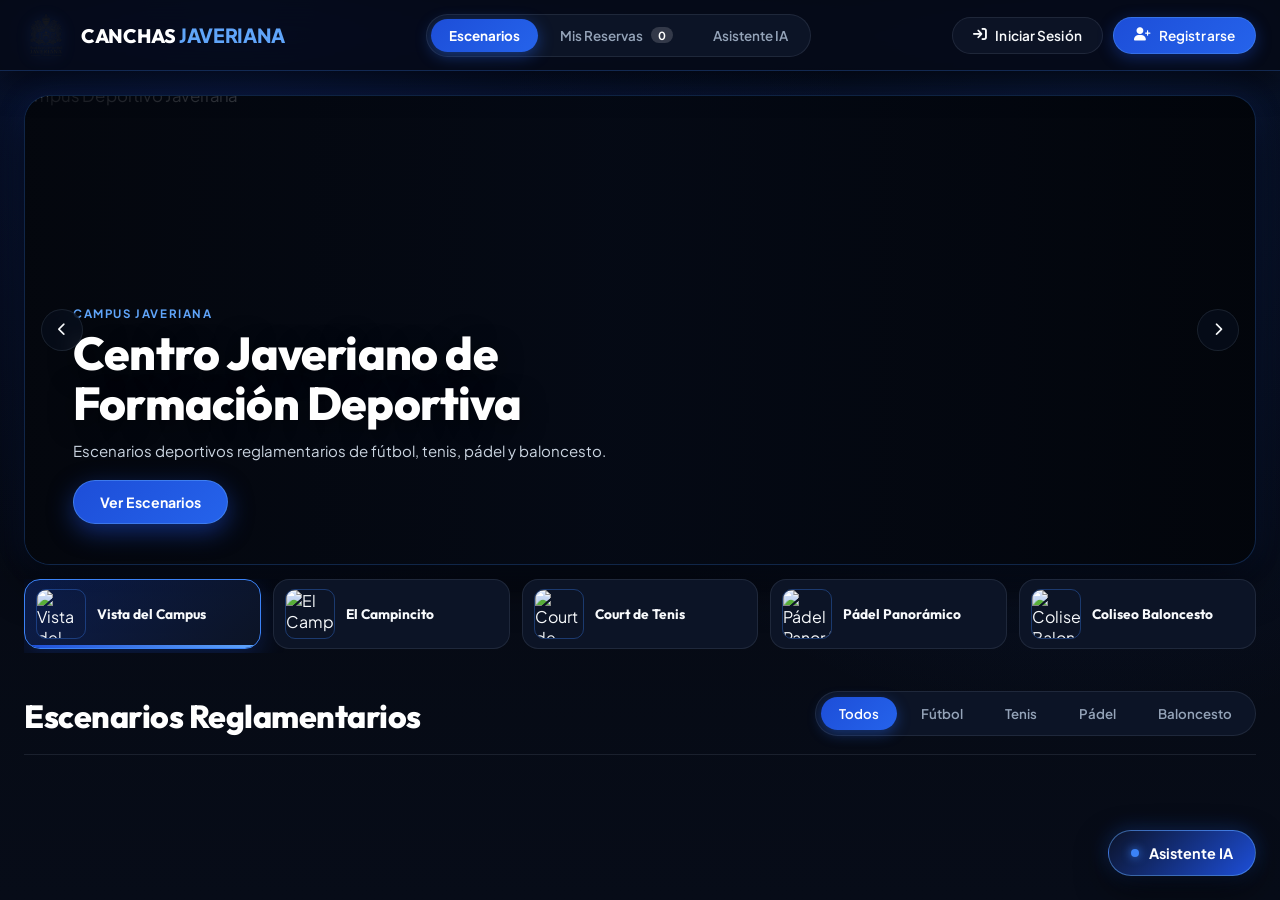
==== commit 3933203a: "style(ui,assets): limpiar saturacion de botones/textos y actualizar fotos panoramicas de Baloncesto," ====
--- a/backend/src/main/resources/static/index.html
+++ b/backend/src/main/resources/static/index.html
@@ -9,17 +9,16 @@
     <link rel="preconnect" href="https://fonts.gstatic.com" crossorigin>
     <link href="https://fonts.googleapis.com/css2?family=Inter:wght@400;500;600;700&family=Outfit:wght@500;600;700;800&family=Plus+Jakarta+Sans:wght@400;500;600;700;800&display=swap" rel="stylesheet">
     <link rel="stylesheet" href="https://cdnjs.cloudflare.com/ajax/libs/font-awesome/6.5.1/css/all.min.css">
-    <link rel="stylesheet" href="styles.css?v=dark4">
+    <link rel="stylesheet" href="styles.css?v=clean5">
 </head>
 <body>
-    <!-- Barra Superior de Navegación -->
+    <!-- Barra Superior de Navegación Minimalista -->
     <header class="navbar">
         <div class="nav-container">
             <a href="#" class="brand-logo" onclick="app.showSection('catalogo')">
                 <img src="logo-javeriana.png" alt="Pontificia Universidad Javeriana" class="javeriana-nav-logo">
                 <div class="logo-text">
                     <span class="logo-title">CANCHAS<b>JAVERIANA</b></span>
-                    <span class="logo-subtitle">Complejo Deportivo Universitario</span>
                 </div>
             </a>
 
@@ -53,8 +52,8 @@
     <!-- Barra de Estado Exclusiva del Administrador -->
     <div id="admin-indicator-bar" class="admin-top-bar" style="display: none;">
         <div class="admin-bar-content">
-            <span class="admin-badge">MODO ADMINISTRADOR COMPLEJO DEPORTIVO</span>
-            <span class="admin-desc">Control de escenarios, mantenimiento y reservas globales en MySQL 8.4.</span>
+            <span class="admin-badge">MODO ADMINISTRADOR</span>
+            <span class="admin-desc">Gestión de escenarios y reservas en MySQL 8.4</span>
             <button class="btn btn-sm btn-outline" onclick="app.showSection('admin')">
                 Panel de Control
             </button>
@@ -67,116 +66,56 @@
     <!-- Contenido Principal Dinámico -->
     <main class="main-content">
         <!-- ========================================== -->
-        <!-- SECCIÓN 1: RECORRIDO INTERACTIVO DEL CAMPUS Y ESCENARIOS REGLAMENTARIOS -->
+        <!-- SECCIÓN 1: RECORRIDO LIMPIO DEL CAMPUS Y ESCENARIOS -->
         <!-- ========================================== -->
         <section id="section-catalogo" class="content-section active">
 
-            <!-- VISOR INTERACTIVO DEL CAMPUS CON AUTOSCROLL Y HOTSPOTS EN VIVO -->
+            <!-- VISOR PANORÁMICO LIMPIO CON AUTOSCROLL -->
             <div class="campus-showcase">
-                <div class="campus-stage" id="campus-stage" onmousemove="app.handleStageParallax(event)" onmouseleave="app.resetStageParallax()">
-                    <!-- Imagen panorámica activa con efecto Parallax + Autoscroll -->
+                <div class="campus-stage" id="campus-stage">
                     <img id="campus-stage-img" src="/campus-javeriana.jpg" alt="Campus Deportivo Javeriana" class="campus-stage-bg">
                     <div class="campus-stage-gradient"></div>
 
-                    <!-- Capa de Puntos Interactivos (Hotspots) sobre la imagen -->
-                    <div id="campus-hotspots-layer" class="campus-hotspots-layer"></div>
-
-                    <!-- Barra Superior del Visor Interactivo: Telemetría y Modo de Luz -->
-                    <div class="campus-stage-topbar">
-                        <div class="campus-location-pill" id="campus-slide-tag">
-                            <span class="live-pulse-dot"></span>
-                            <span>VISTA GENERAL DEL CAMPUS</span>
-                        </div>
-
-                        <div class="campus-interactive-controls">
-                            <button type="button" class="hud-control-btn" id="btn-toggle-night" onclick="app.toggleNightVision()" title="Alternar atmósfera de iluminación">
-                                <span class="hud-dot"></span>
-                                <span id="night-mode-label">Modo Nocturno LED</span>
-                            </button>
-                            <button type="button" class="hud-control-btn" id="btn-toggle-autoplay" onclick="app.toggleCampusAutoplay()" title="Pausar o reanudar recorrido automático">
-                                <span id="autoplay-label">Auto-Tour: Activo</span>
-                            </button>
-                        </div>
-                    </div>
-
                     <div class="campus-stage-content">
+                        <span class="campus-subtitle-tag" id="campus-slide-tag">CAMPUS DEPORTIVO</span>
                         <h1 id="campus-slide-title">Centro Javeriano de Formación Deportiva</h1>
-                        <p id="campus-slide-desc">Explora interactivamente cada escenario del complejo deportivo. Haz clic en los puntos del mapa o selecciona una parada inferior.</p>
-                        
-                        <!-- Telemetría en vivo del escenario activo -->
-                        <div class="campus-live-specs" id="campus-live-specs">
-                            <div class="live-spec-chip">
-                                <span class="spec-label">SUPERFICIE</span>
-                                <b id="hud-spec-surface">5 Escenarios Oficiales</b>
-                            </div>
-                            <div class="live-spec-chip">
-                                <span class="spec-label">ILUMINACIÓN</span>
-                                <b id="hud-spec-light">LED 1200 Lux</b>
-                            </div>
-                            <div class="live-spec-chip">
-                                <span class="spec-label">TARIFA DESDE</span>
-                                <b id="hud-spec-price">$60.000 / hora</b>
-                            </div>
-                        </div>
-
+                        <p id="campus-slide-desc">Instalaciones reglamentarias de fútbol, tenis, pádel y baloncesto.</p>
                         <div class="campus-stage-actions">
                             <button class="btn btn-stage-royal" id="campus-slide-cta" onclick="app.accionPrincipalSlide()">
-                                Explorar Escenarios Reglamentarios
+                                Ver Escenarios
                             </button>
-                            <button class="btn btn-stage-glass" onclick="app.toggleChatIa(true)">
-                                Reservar con Asistente IA
-                            </button>
-                        </div>
-                    </div>
-
-                    <!-- Controles laterales del recorrido -->
-                    <button class="campus-nav-arrow prev" onclick="app.prevCampusSlide()" title="Escenario anterior">
+                        </div>
+                    </div>
+
+                    <button class="campus-nav-arrow prev" onclick="app.prevCampusSlide()" title="Anterior">
                         <i class="fa-solid fa-chevron-left"></i>
                     </button>
-                    <button class="campus-nav-arrow next" onclick="app.nextCampusSlide()" title="Siguiente escenario">
+                    <button class="campus-nav-arrow next" onclick="app.nextCampusSlide()" title="Siguiente">
                         <i class="fa-solid fa-chevron-right"></i>
                     </button>
                 </div>
 
-                <!-- Cinta inferior con Autoscroll de las paradas del Campus -->
+                <!-- Cinta inferior limpia de paradas -->
                 <div class="campus-tour-bar">
-                    <div class="campus-tour-inner" id="campus-tour-stops">
-                        <!-- Inyectado y sincronizado en vivo por app.js -->
-                    </div>
+                    <div class="campus-tour-inner" id="campus-tour-stops"></div>
                 </div>
             </div>
 
             <!-- CATÁLOGO: ESCENARIOS REGLAMENTARIOS -->
             <div class="section-container" id="catalogo-anchor">
                 <div class="catalogo-header-row">
-                    <div>
-                        <h2 class="catalogo-main-title">Escenarios Reglamentarios <span id="catalogo-total" class="catalogo-count">(Cargando...)</span></h2>
-                        <p class="text-muted">Selecciona el escenario de tu preferencia para consultar disponibilidad en tiempo real y apartar tu cancha.</p>
-                    </div>
-
-                    <!-- Filtros de Disciplina Limpios (Sin emojis ni iconos innecesarios) -->
+                    <h2 class="catalogo-main-title">Escenarios Reglamentarios <span id="catalogo-total" class="catalogo-count" style="display:none;"></span></h2>
+
                     <div class="filter-pills">
-                        <button class="pill active" data-disciplina="" onclick="app.filterDisciplina('')">
-                            Todos
-                        </button>
-                        <button class="pill" data-disciplina="FUTBOL" onclick="app.filterDisciplina('FUTBOL')">
-                            Fútbol
-                        </button>
-                        <button class="pill" data-disciplina="TENIS" onclick="app.filterDisciplina('TENIS')">
-                            Tenis
-                        </button>
-                        <button class="pill" data-disciplina="PADEL" onclick="app.filterDisciplina('PADEL')">
-                            Pádel
-                        </button>
-                        <button class="pill" data-disciplina="BALONCESTO" onclick="app.filterDisciplina('BALONCESTO')">
-                            Baloncesto
-                        </button>
-                    </div>
-                </div>
-
-                <div id="escenarios-grid" class="cards-grid">
-                    <!-- Tarjetas inyectadas dinámicamente con app.js -->
-                </div>
+                        <button class="pill active" data-disciplina="" onclick="app.filterDisciplina('')">Todos</button>
+                        <button class="pill" data-disciplina="FUTBOL" onclick="app.filterDisciplina('FUTBOL')">Fútbol</button>
+                        <button class="pill" data-disciplina="TENIS" onclick="app.filterDisciplina('TENIS')">Tenis</button>
+                        <button class="pill" data-disciplina="PADEL" onclick="app.filterDisciplina('PADEL')">Pádel</button>
+                        <button class="pill" data-disciplina="BALONCESTO" onclick="app.filterDisciplina('BALONCESTO')">Baloncesto</button>
+                    </div>
+                </div>
+
+                <div id="escenarios-grid" class="cards-grid"></div>
             </div>
         </section>
 
@@ -186,18 +125,17 @@
         <section id="section-reserva" class="content-section">
             <div class="section-container">
                 <div class="back-link" onclick="app.showSection('catalogo')">
-                    <i class="fa-solid fa-arrow-left"></i> Volver a Escenarios Reglamentarios
+                    <i class="fa-solid fa-arrow-left"></i> Volver a Escenarios
                 </div>
 
                 <div class="reserva-layout">
-                    <!-- Panel Izquierdo: Datos de la Cancha y Selector de Fecha -->
                     <div class="reserva-details-panel">
                         <div class="cancha-detail-card">
                             <img id="res-cancha-img" src="" alt="Cancha">
                             <div class="cancha-detail-body">
                                 <span class="badge badge-primary" id="res-cancha-badge">FUTBOL</span>
                                 <h2 id="res-cancha-nombre" style="margin-top: 8px;">Cargando...</h2>
-                                <p id="res-cancha-desc" class="text-muted" style="margin-top: 6px; font-size: 0.9rem;"></p>
+                                <p id="res-cancha-desc" class="text-muted" style="margin-top: 6px; font-size: 0.88rem;"></p>
                                 
                                 <div class="detail-specs">
                                     <div class="spec-item">
@@ -216,41 +154,34 @@
                             </div>
                         </div>
 
-                        <!-- Selector de Fecha -->
                         <div class="date-picker-card">
-                            <label for="fecha-reserva">Fecha del Partido</label>
+                            <label for="fecha-reserva">Fecha de Reserva</label>
                             <input type="date" id="fecha-reserva" onchange="app.onFechaChange()">
-                            <small class="helper-text">Elige el día para ver las horas disponibles en vivo.</small>
-                        </div>
-                    </div>
-
-                    <!-- Panel Derecho: Matriz de Franjas y Panel de Confirmación -->
+                        </div>
+                    </div>
+
                     <div class="reserva-matrix-panel">
                         <div class="matrix-card">
                             <div class="matrix-header">
                                 <div>
-                                    <h3>Selecciona tu Horario</h3>
-                                    <p class="text-muted" id="matrix-fecha-subtitle">Haz clic en cualquier bloque disponible y confirma tu reserva abajo</p>
+                                    <h3>Horarios Disponibles</h3>
+                                    <p class="text-muted" id="matrix-fecha-subtitle">Selecciona una hora para confirmar</p>
                                 </div>
                                 <div class="matrix-legend">
-                                    <span class="legend-item"><span class="legend-dot dot-libre"></span> Disponible</span>
-                                    <span class="legend-item"><span class="legend-dot dot-ocupada"></span> Reservada</span>
+                                    <span class="legend-item"><span class="legend-dot dot-libre"></span> Libre</span>
+                                    <span class="legend-item"><span class="legend-dot dot-ocupada"></span> Ocupada</span>
                                     <span class="legend-item"><span class="legend-dot dot-seleccionada"></span> Seleccionada</span>
                                 </div>
                             </div>
 
-                            <div id="franjas-grid" class="franjas-grid">
-                                <!-- Botones de franja horaria inyectados dinámicamente -->
-                            </div>
-
-                            <!-- Panel de Confirmación -->
+                            <div id="franjas-grid" class="franjas-grid"></div>
+
                             <div id="panel-confirmacion" class="confirmacion-box" style="display: none;">
                                 <div class="confirm-content">
                                     <div class="confirm-info">
                                         <span class="confirm-tag">Horario Seleccionado</span>
-                                        <h4>Resumen de tu Reserva</h4>
-                                        <p id="confirm-resumen">Cancha Sintética 1 - 18:00 a 19:00</p>
-                                        <div class="confirm-price">Total a Pagar: <b id="confirm-precio">$85.000 COP</b></div>
+                                        <h4 id="confirm-resumen">Cancha Sintética - 18:00 a 19:00</h4>
+                                        <div class="confirm-price">Tarifa: <b id="confirm-precio">$85.000 COP</b></div>
                                     </div>
                                     <button class="btn btn-primary btn-lg" id="btn-confirmar-reserva" onclick="app.ejecutarReserva()">
                                         Confirmar Reserva
@@ -269,15 +200,9 @@
         <section id="section-mis-reservas" class="content-section">
             <div class="section-container">
                 <div class="section-header">
-                    <div>
-                        <h2>Mis Reservas <span class="badge badge-primary" id="badge-total-reservas">0</span></h2>
-                        <p class="text-muted">Consulta tus reservas activas o cancela cuando no puedas asistir.</p>
-                    </div>
-                </div>
-
-                <div id="mis-reservas-grid" class="reservas-grid">
-                    <!-- Reservas inyectadas dinámicamente -->
-                </div>
+                    <h2>Mis Reservas <span class="badge badge-primary" id="badge-total-reservas">0</span></h2>
+                </div>
+                <div id="mis-reservas-grid" class="reservas-grid"></div>
             </div>
         </section>
 
@@ -288,20 +213,14 @@
             <div class="section-container">
                 <div class="section-header">
                     <div>
-                        <h2>Panel de Control del Administrador</h2>
-                        <p class="text-muted">Gestión de escenarios deportivos, estados de mantenimiento y reservas del campus (Motor MySQL 8.4).</p>
-                    </div>
-                    <div style="display: flex; gap: 10px; flex-wrap: wrap;">
-                        <span class="btn btn-outline" style="cursor: default;">
-                            MySQL 8.4 · canchas_db
-                        </span>
-                        <button class="btn btn-primary" onclick="app.openModalCrearEscenario()">
-                            Registrar Nuevo Escenario
-                        </button>
-                    </div>
-                </div>
-
-                <!-- Tarjetas KPI del Administrador -->
+                        <h2>Administración</h2>
+                        <p class="text-muted">Gestión de escenarios y reservas en MySQL 8.4.</p>
+                    </div>
+                    <button class="btn btn-primary" onclick="app.openModalCrearEscenario()">
+                        Nuevo Escenario
+                    </button>
+                </div>
+
                 <div class="admin-kpi-grid">
                     <div class="kpi-card">
                         <div>
@@ -311,36 +230,34 @@
                     </div>
                     <div class="kpi-card">
                         <div>
-                            <span class="kpi-label">Canchas Habilitadas</span>
+                            <span class="kpi-label">Habilitadas</span>
                             <b class="kpi-value" id="kpi-canchas-activas">0</b>
                         </div>
                     </div>
                     <div class="kpi-card">
                         <div>
-                            <span class="kpi-label">En Mantenimiento</span>
+                            <span class="kpi-label">Mantenimiento</span>
                             <b class="kpi-value" id="kpi-canchas-mantenimiento">0</b>
                         </div>
                     </div>
                     <div class="kpi-card">
                         <div>
-                            <span class="kpi-label">Aforo Simultáneo</span>
+                            <span class="kpi-label">Capacidad Total</span>
                             <b class="kpi-value" id="kpi-aforo-total">0</b>
                         </div>
                     </div>
                 </div>
 
-                <!-- Pestañas del Administrador -->
                 <div class="admin-tabs">
                     <button class="admin-tab-btn active" id="tab-btn-escenarios" onclick="app.switchAdminTab('escenarios')">
-                        Gestión de Escenarios y Mantenimiento
+                        Escenarios
                     </button>
                     <button class="admin-tab-btn" id="tab-btn-reservas" onclick="app.switchAdminTab('reservas')">
-                        Monitor Global de Reservas
+                        Reservas Globales
                         <span class="badge-count" id="count-global-reservas">0</span>
                     </button>
                 </div>
 
-                <!-- Pestaña 1: Tabla de Escenarios Admin -->
                 <div id="admin-view-escenarios">
                     <div class="table-card">
                         <table class="data-table">
@@ -353,35 +270,30 @@
                                     <th>Aforo</th>
                                     <th>Tarifa/h</th>
                                     <th>Estado</th>
-                                    <th>Acciones Rápidas</th>
+                                    <th>Acciones</th>
                                 </tr>
                             </thead>
-                            <tbody id="admin-escenarios-tbody">
-                                <!-- Inyectado por app.js -->
-                            </tbody>
+                            <tbody id="admin-escenarios-tbody"></tbody>
                         </table>
                     </div>
                 </div>
 
-                <!-- Pestaña 2: Monitor Global de Reservas del Sistema -->
                 <div id="admin-view-reservas" style="display: none;">
                     <div class="table-card">
                         <table class="data-table">
                             <thead>
                                 <tr>
                                     <th>Código</th>
-                                    <th>Usuario / Deportista</th>
+                                    <th>Deportista</th>
                                     <th>Escenario</th>
                                     <th>Fecha</th>
                                     <th>Horario</th>
                                     <th>Total</th>
                                     <th>Estado</th>
-                                    <th>Acción Administrativa</th>
+                                    <th>Acción</th>
                                 </tr>
                             </thead>
-                            <tbody id="admin-reservas-tbody">
-                                <!-- Inyectado por app.js -->
-                            </tbody>
+                            <tbody id="admin-reservas-tbody"></tbody>
                         </table>
                     </div>
                 </div>
@@ -389,11 +301,9 @@
         </section>
     </main>
 
-    <!-- ========================================== -->
     <!-- WIDGET FLOTANTE ASISTENTE IA -->
-    <!-- ========================================== -->
     <div id="sportbot-widget" class="sportbot-container">
-        <button id="sportbot-fab" class="sportbot-fab" onclick="app.toggleChatIa()" title="Abrir Asistente Deportivo IA">
+        <button id="sportbot-fab" class="sportbot-fab" onclick="app.toggleChatIa()" title="Asistente IA">
             <span class="live-pulse-dot"></span>
             <span>Asistente IA</span>
         </button>
@@ -402,24 +312,24 @@
             <div class="chat-header">
                 <div class="chat-header-info">
                     <div>
-                        <div class="chat-title">Asistente Deportivo Javeriana</div>
-                        <div class="chat-status"><span class="status-dot"></span> En línea · Reservas autónomas</div>
+                        <div class="chat-title">Asistente Javeriana</div>
+                        <div class="chat-status"><span class="status-dot"></span> En línea</div>
                     </div>
                 </div>
                 <button class="chat-close-btn" onclick="app.toggleChatIa(false)">&times;</button>
             </div>
 
             <div class="chat-chips-bar">
-                <button class="chip-btn" onclick="app.enviarSugerenciaIa('¿Qué canchas de fútbol hay hoy?')">Fútbol hoy</button>
-                <button class="chip-btn" onclick="app.enviarSugerenciaIa('Quiero jugar tenis mañana a las 4pm')">Tenis 4:00 PM</button>
-                <button class="chip-btn" onclick="app.enviarSugerenciaIa('Quiero jugar pádel hoy a las 6pm')">Pádel 6:00 PM</button>
+                <button class="chip-btn" onclick="app.enviarSugerenciaIa('¿Qué canchas de fútbol hay hoy?')">Fútbol</button>
+                <button class="chip-btn" onclick="app.enviarSugerenciaIa('Quiero jugar tenis mañana a las 4pm')">Tenis</button>
+                <button class="chip-btn" onclick="app.enviarSugerenciaIa('Quiero jugar pádel hoy a las 6pm')">Pádel</button>
                 <button class="chip-btn" onclick="app.enviarSugerenciaIa('Quiero reservar el coliseo de baloncesto')">Baloncesto</button>
             </div>
 
             <div id="chat-messages-container" class="chat-messages">
                 <div class="chat-msg bot-msg">
                     <div class="msg-bubble">
-                        Hola. ¿Qué escenario deportivo deseas reservar hoy? Indícame la disciplina y el horario de tu preferencia.
+                        Hola. ¿Qué cancha y horario deseas reservar?
                     </div>
                 </div>
             </div>
@@ -433,21 +343,18 @@
         </div>
     </div>
 
-    <!-- ========================================== -->
-    <!-- MODAL DE CONFIRMACIÓN DE RESERVA Y CORREO -->
-    <!-- ========================================== -->
+    <!-- MODAL DE CONFIRMACIÓN DE RESERVA -->
     <div id="modal-exito-reserva" class="modal-overlay" style="display: none;">
         <div class="modal-box modal-success-box">
             <button class="modal-close" onclick="app.closeModal('modal-exito-reserva')">&times;</button>
             <div class="success-header">
                 <div class="success-icon"><i class="fa-solid fa-check"></i></div>
                 <h3>Reserva Confirmada</h3>
-                <p class="text-muted">Tu escenario deportivo ha quedado apartado exitosamente.</p>
             </div>
 
             <div class="receipt-card">
                 <div class="receipt-code-badge">
-                    <span>CÓDIGO OFICIAL DE RESERVA</span>
+                    <span>CÓDIGO</span>
                     <b id="receipt-codigo">RES-XXXXXXXX</b>
                 </div>
 
@@ -481,14 +388,13 @@
                 <div class="email-sent-badge">
                     <i class="fa-solid fa-envelope-circle-check"></i>
                     <div>
-                        <b>Comprobante enviado por correo electrónico</b>
-                        <span>Se enviaron los detalles y la fecha programada a tu correo registrado.</span>
+                        <b>Confirmación enviada a tu correo</b>
                     </div>
                 </div>
             </div>
 
             <div class="modal-actions" style="margin-top: 20px;">
-                <button class="btn btn-outline" onclick="app.closeModal('modal-exito-reserva')">Seguir explorando</button>
+                <button class="btn btn-outline" onclick="app.closeModal('modal-exito-reserva')">Cerrar</button>
                 <button class="btn btn-primary" onclick="app.showSection('mis-reservas'); app.closeModal('modal-exito-reserva');">
                     Ver Mis Reservas
                 </button>
@@ -496,19 +402,16 @@
         </div>
     </div>
 
-    <!-- ========================================== -->
-    <!-- MODAL DE AUTENTICACIÓN (LOGIN / REGISTRO) -->
-    <!-- ========================================== -->
+    <!-- MODAL DE AUTENTICACIÓN -->
     <div id="modal-auth" class="modal-overlay" style="display: none;">
         <div class="modal-box">
             <button class="modal-close" onclick="app.closeModal('modal-auth')">&times;</button>
             <div class="modal-header">
                 <img src="logo-javeriana.png" alt="Pontificia Universidad Javeriana" class="modal-javeriana-logo">
                 <h3 id="auth-modal-title">Iniciar Sesión</h3>
-                <p class="text-muted" id="auth-modal-subtitle">Accede para confirmar tu reserva deportiva</p>
-            </div>
-
-            <!-- Formulario Login -->
+                <p class="text-muted" id="auth-modal-subtitle">Accede para confirmar tu reserva</p>
+            </div>
+
             <form id="form-login" onsubmit="app.handleLogin(event)">
                 <div class="form-group">
                     <label>Correo Electrónico</label>
@@ -522,32 +425,30 @@
                     Iniciar Sesión
                 </button>
                 <div class="modal-footer-text">
-                    ¿No tienes cuenta? <a href="#" onclick="app.switchAuthMode('register')">Regístrate aquí</a>
-                </div>
-                <!-- Cuentas de demostración rápida para evaluación -->
+                    ¿No tienes cuenta? <a href="#" onclick="app.switchAuthMode('register')">Regístrate</a>
+                </div>
                 <div class="demo-accounts-box">
-                    <span><b>Ingreso rápido en 1 clic (selecciona tu usuario):</b></span>
+                    <span><b>Acceso directo:</b></span>
                     <div class="demo-pills">
                         <button type="button" class="btn-demo" onclick="app.loginDirectoDemo('nicolas@canchas.com', 'user123')">
-                            Entrar como Nicolás Cardozo
+                            Nicolás Cardozo
                         </button>
                         <button type="button" class="btn-demo" onclick="app.loginDirectoDemo('samuel@canchas.com', 'user123')">
-                            Entrar como Samuel Correa
+                            Samuel Correa
                         </button>
                         <button type="button" class="btn-demo" onclick="app.loginDirectoDemo('espinosa@canchas.com', 'user123')">
-                            Entrar como Nicolás Espinosa
+                            Nicolás Espinosa
                         </button>
                         <button type="button" class="btn-demo" onclick="app.loginDirectoDemo('gustavo@canchas.com', 'user123')">
-                            Entrar como Gustavo Mejía
+                            Gustavo Mejía
                         </button>
                         <button type="button" class="btn-demo" onclick="app.loginDirectoDemo('admin@canchas.com', 'admin123')">
-                            Entrar como Administrador
+                            Administrador
                         </button>
                     </div>
                 </div>
             </form>
 
-            <!-- Formulario Registro -->
             <form id="form-register" onsubmit="app.handleRegister(event)" style="display: none;">
                 <div class="form-row">
                     <div class="form-group">
@@ -571,7 +472,7 @@
                     <div class="form-group">
                         <label>Rol</label>
                         <select id="reg-rol">
-                            <option value="ROLE_USER">Deportista (Usuario)</option>
+                            <option value="ROLE_USER">Deportista</option>
                             <option value="ROLE_ADMIN">Administrador</option>
                         </select>
                     </div>
@@ -590,22 +491,19 @@
         </div>
     </div>
 
-    <!-- ========================================== -->
     <!-- MODAL CREAR / EDITAR ESCENARIO -->
-    <!-- ========================================== -->
     <div id="modal-escenario" class="modal-overlay" style="display: none;">
         <div class="modal-box modal-lg">
             <button class="modal-close" onclick="app.closeModal('modal-escenario')">&times;</button>
             <div class="modal-header">
-                <h3 id="modal-escenario-title">Registrar Nuevo Escenario</h3>
-                <p class="text-muted">Ingresa los datos de la cancha deportiva.</p>
+                <h3 id="modal-escenario-title">Escenario Deportivo</h3>
             </div>
             <form id="form-escenario" onsubmit="app.guardarEscenario(event)">
                 <input type="hidden" id="esc-id">
                 <div class="form-row">
                     <div class="form-group flex-2">
-                        <label>Nombre del Escenario</label>
-                        <input type="text" id="esc-nombre" required placeholder="Ej. Cancha Sintética 2">
+                        <label>Nombre</label>
+                        <input type="text" id="esc-nombre" required>
                     </div>
                     <div class="form-group">
                         <label>Disciplina</label>
@@ -630,68 +528,63 @@
                         </select>
                     </div>
                     <div class="form-group">
-                        <label>Aforo (Personas)</label>
+                        <label>Aforo</label>
                         <input type="number" id="esc-aforo" required min="1" value="10">
                     </div>
                     <div class="form-group">
-                        <label>Tarifa por Hora (COP)</label>
+                        <label>Tarifa / Hora (COP)</label>
                         <input type="number" id="esc-tarifa" required min="1000" step="1000" value="80000">
                     </div>
                 </div>
 
                 <div class="form-group">
                     <label>URL de Imagen</label>
-                    <input type="text" id="esc-imagen" placeholder="/futbol8.jpg">
+                    <input type="text" id="esc-imagen">
                 </div>
 
                 <div class="form-group">
-                    <label>Descripción de Instalaciones</label>
-                    <textarea id="esc-desc" rows="3" placeholder="Detalles de la cancha, iluminación, drenaje..."></textarea>
+                    <label>Descripción</label>
+                    <textarea id="esc-desc" rows="2"></textarea>
                 </div>
 
                 <div class="form-row">
                     <div class="form-checkbox">
                         <input type="checkbox" id="esc-luz" checked>
-                        <label for="esc-luz">Iluminación Nocturna Disponible</label>
+                        <label for="esc-luz">Iluminación LED</label>
                     </div>
                     <div class="form-checkbox">
                         <input type="checkbox" id="esc-mantenimiento">
-                        <label for="esc-mantenimiento">En Mantenimiento (Bloquea Reservas)</label>
+                        <label for="esc-mantenimiento">En Mantenimiento</label>
                     </div>
                 </div>
 
                 <div class="modal-actions">
                     <button type="button" class="btn btn-outline" onclick="app.closeModal('modal-escenario')">Cancelar</button>
-                    <button type="submit" class="btn btn-primary">Guardar Escenario</button>
+                    <button type="submit" class="btn btn-primary">Guardar</button>
                 </div>
             </form>
         </div>
     </div>
 
-    <!-- ========================================== -->
     <!-- MODAL CONFIRMAR CANCELACIÓN -->
-    <!-- ========================================== -->
     <div id="modal-cancelar" class="modal-overlay" style="display: none;">
         <div class="modal-box">
             <button class="modal-close" onclick="app.closeModal('modal-cancelar')">&times;</button>
             <div class="modal-header">
-                <h3>¿Cancelar esta reserva?</h3>
-                <p class="text-muted">El horario quedará libre de inmediato para otros usuarios.</p>
+                <h3>¿Cancelar reserva?</h3>
             </div>
             <input type="hidden" id="cancel-reserva-id">
             <div class="form-group">
-                <label>Motivo de Cancelación (Opcional)</label>
-                <input type="text" id="cancel-motivo" placeholder="Ej. Lluvia, imprevisto personal...">
+                <label>Motivo (Opcional)</label>
+                <input type="text" id="cancel-motivo">
             </div>
             <div class="modal-actions">
                 <button type="button" class="btn btn-outline" onclick="app.closeModal('modal-cancelar')">Volver</button>
-                <button type="button" class="btn btn-danger" onclick="app.ejecutarCancelacion()">
-                    Sí, Cancelar Reserva
-                </button>
+                <button type="button" class="btn btn-danger" onclick="app.ejecutarCancelacion()">Cancelar Reserva</button>
             </div>
         </div>
     </div>
 
-    <script src="app.js?v=dark4"></script>
+    <script src="app.js?v=clean5"></script>
 </body>
 </html>
--- a/backend/src/main/resources/static/styles.css
+++ b/backend/src/main/resources/static/styles.css
@@ -2046,3 +2046,41 @@
         width: calc(100vw - 32px);
     }
 }
+
+/* ==========================================
+   MINIMALIST CLEAN OVERRIDES (ZERO CLUTTER)
+   ========================================== */
+.campus-subtitle-tag {
+    font-size: 0.72rem;
+    font-weight: 700;
+    letter-spacing: 1.6px;
+    text-transform: uppercase;
+    color: var(--royal-ice);
+    margin-bottom: 8px;
+    display: inline-block;
+}
+
+.card-image-box {
+    height: 245px;
+}
+
+.card-body {
+    padding: 22px 24px;
+}
+
+.card-title {
+    font-size: 1.24rem;
+    margin-bottom: 6px;
+}
+
+.card-meta-line {
+    font-size: 0.84rem;
+    color: var(--text-muted);
+    margin-bottom: 20px;
+}
+
+.price-unit {
+    font-size: 0.8rem;
+    font-weight: 500;
+    color: var(--text-muted);
+}
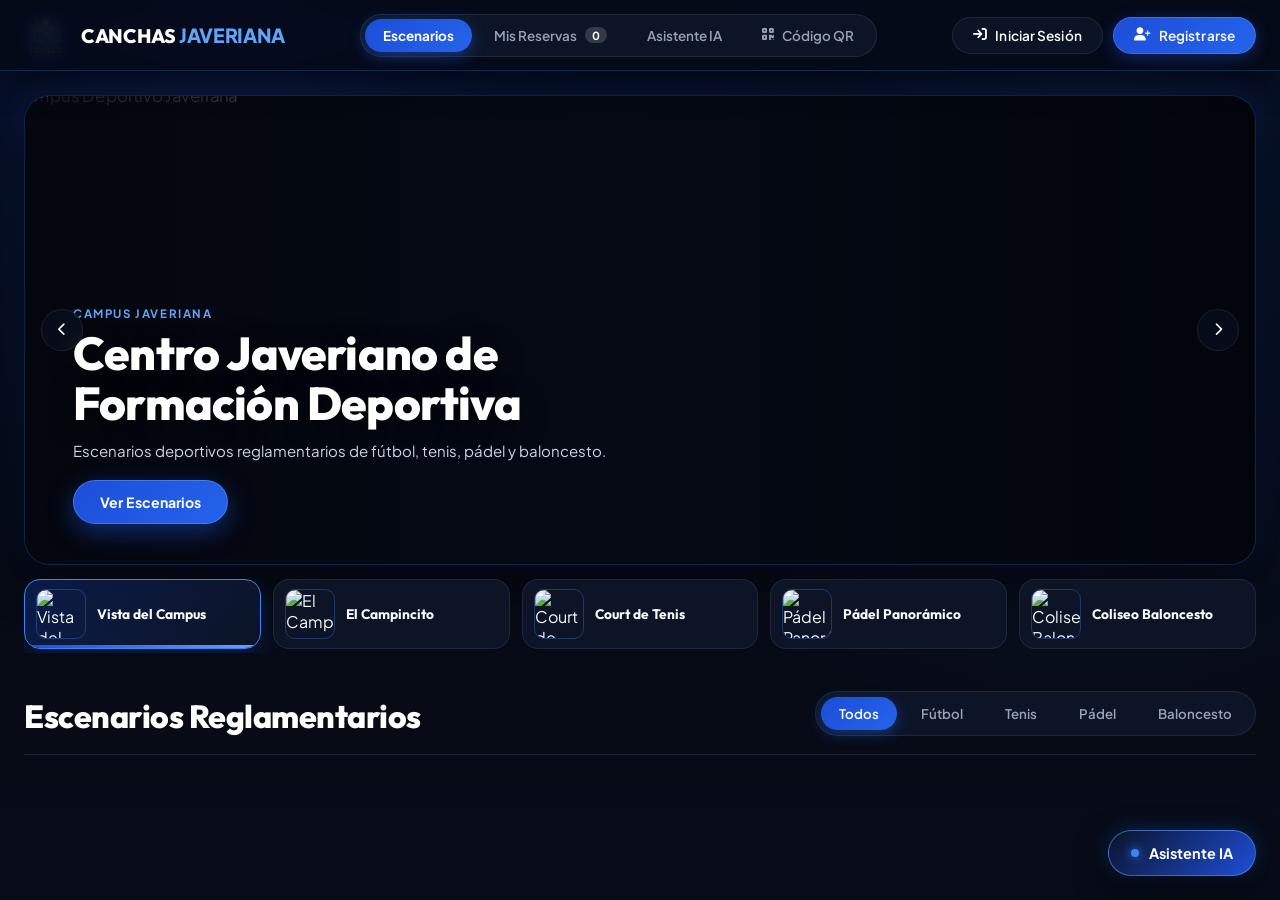
==== commit 5a0d858f: "feat(entrega3): finalizacion entrega 3 con modulo de analitica, kpis en tiempo real, exportacion csv" ====
--- a/backend/src/main/resources/static/index.html
+++ b/backend/src/main/resources/static/index.html
@@ -9,7 +9,7 @@
     <link rel="preconnect" href="https://fonts.gstatic.com" crossorigin>
     <link href="https://fonts.googleapis.com/css2?family=Inter:wght@400;500;600;700&family=Outfit:wght@500;600;700;800&family=Plus+Jakarta+Sans:wght@400;500;600;700;800&display=swap" rel="stylesheet">
     <link rel="stylesheet" href="https://cdnjs.cloudflare.com/ajax/libs/font-awesome/6.5.1/css/all.min.css">
-    <link rel="stylesheet" href="styles.css?v=clean5">
+    <link rel="stylesheet" href="styles.css?v=e3">
 </head>
 <body>
     <!-- Barra Superior de Navegación Minimalista -->
@@ -32,6 +32,9 @@
                 </button>
                 <button class="nav-item" id="nav-sportbot" onclick="app.toggleChatIa(true)">
                     Asistente IA
+                </button>
+                <button class="nav-item" id="nav-qr" onclick="app.abrirModalQr()" title="Proyectar Código QR en clase">
+                    <i class="fa-solid fa-qrcode"></i> Código QR
                 </button>
                 <button class="nav-item admin-only" id="nav-admin" onclick="app.showSection('admin')" style="display: none;">
                     Administración
@@ -256,6 +259,9 @@
                         Reservas Globales
                         <span class="badge-count" id="count-global-reservas">0</span>
                     </button>
+                    <button class="admin-tab-btn" id="tab-btn-reportes" onclick="app.switchAdminTab('reportes')">
+                        Estadísticas y Reportes
+                    </button>
                 </div>
 
                 <div id="admin-view-escenarios">
@@ -294,6 +300,104 @@
                                 </tr>
                             </thead>
                             <tbody id="admin-reservas-tbody"></tbody>
+                        </table>
+                    </div>
+                </div>
+
+                <!-- Estadísticas, gráficos y reporte filtrable exportable a CSV -->
+                <div id="admin-view-reportes" style="display: none;">
+                    <form class="report-filters" id="report-filters" onsubmit="event.preventDefault(); app.aplicarFiltrosReporte();">
+                        <label class="report-field">
+                            <span>Escenario</span>
+                            <select id="rep-escenario"><option value="">Todos</option></select>
+                        </label>
+                        <label class="report-field">
+                            <span>Usuario</span>
+                            <select id="rep-usuario"><option value="">Todos</option></select>
+                        </label>
+                        <label class="report-field">
+                            <span>Desde</span>
+                            <input type="date" id="rep-desde">
+                        </label>
+                        <label class="report-field">
+                            <span>Hasta</span>
+                            <input type="date" id="rep-hasta">
+                        </label>
+                        <label class="report-field">
+                            <span>Estado</span>
+                            <select id="rep-estado">
+                                <option value="">Todos</option>
+                                <option value="CONFIRMADA">Confirmada</option>
+                                <option value="CANCELADA">Cancelada</option>
+                                <option value="COMPLETADA">Completada</option>
+                            </select>
+                        </label>
+                        <div class="report-actions">
+                            <button type="submit" class="btn btn-primary btn-sm">Aplicar filtros</button>
+                            <button type="button" class="btn btn-outline btn-sm" onclick="app.limpiarFiltrosReporte()">Limpiar</button>
+                        </div>
+                    </form>
+
+                    <div class="report-export">
+                        <label class="report-field report-field-inline">
+                            <span>Formato CSV</span>
+                            <select id="rep-separador">
+                                <option value=";">Excel en español (;)</option>
+                                <option value=",">Estándar (,)</option>
+                            </select>
+                        </label>
+                        <button type="button" class="btn btn-outline btn-sm" id="btn-descargar-csv" onclick="app.descargarReporteCsv()">
+                            Descargar reporte CSV
+                        </button>
+                    </div>
+
+                    <p class="text-muted report-range" id="rep-rango"></p>
+
+                    <div class="admin-kpi-grid report-kpis">
+                        <div class="kpi-card"><div><span class="kpi-label">Reservas vigentes</span><b class="kpi-value" id="rep-kpi-vigentes">0</b></div></div>
+                        <div class="kpi-card"><div><span class="kpi-label">Canceladas</span><b class="kpi-value" id="rep-kpi-canceladas">0</b></div></div>
+                        <div class="kpi-card"><div><span class="kpi-label">Ocupación global</span><b class="kpi-value" id="rep-kpi-ocupacion">0%</b></div></div>
+                        <div class="kpi-card"><div><span class="kpi-label">Ingresos</span><b class="kpi-value" id="rep-kpi-ingresos">$ 0</b></div></div>
+                        <div class="kpi-card"><div><span class="kpi-label">Día de mayor demanda</span><b class="kpi-value kpi-value-text" id="rep-kpi-dia">-</b></div></div>
+                        <div class="kpi-card"><div><span class="kpi-label">Hora de mayor demanda</span><b class="kpi-value kpi-value-text" id="rep-kpi-hora">-</b></div></div>
+                    </div>
+
+                    <div class="chart-grid">
+                        <div class="chart-card">
+                            <h3>Ocupación por escenario</h3>
+                            <p class="text-muted chart-sub">Reservas vigentes sobre franjas ofrecidas en el rango (%)</p>
+                            <div class="chart-canvas-wrap"><canvas id="chart-escenarios" role="img" aria-label="Gráfico de ocupación por escenario"></canvas></div>
+                        </div>
+                        <div class="chart-card">
+                            <h3>Demanda por día de la semana</h3>
+                            <p class="text-muted chart-sub">Número de reservas vigentes</p>
+                            <div class="chart-canvas-wrap"><canvas id="chart-dias" role="img" aria-label="Gráfico de demanda por día de la semana"></canvas></div>
+                        </div>
+                        <div class="chart-card chart-card-wide">
+                            <h3>Ocupación por franja horaria</h3>
+                            <p class="text-muted chart-sub">Porcentaje de ocupación de cada hora; el detalle muestra el número de reservas</p>
+                            <div class="chart-canvas-wrap"><canvas id="chart-franjas" role="img" aria-label="Gráfico de ocupación por franja horaria"></canvas></div>
+                        </div>
+                    </div>
+
+                    <div class="table-card">
+                        <div class="table-card-head">
+                            <h3>Reporte de reservas</h3>
+                            <span class="text-muted" id="rep-conteo"></span>
+                        </div>
+                        <table class="data-table">
+                            <thead>
+                                <tr>
+                                    <th>Código</th>
+                                    <th>Deportista</th>
+                                    <th>Escenario</th>
+                                    <th>Fecha</th>
+                                    <th>Horario</th>
+                                    <th>Total</th>
+                                    <th>Estado</th>
+                                </tr>
+                            </thead>
+                            <tbody id="rep-tbody"></tbody>
                         </table>
                     </div>
                 </div>
@@ -585,6 +689,34 @@
         </div>
     </div>
 
-    <script src="app.js?v=clean5"></script>
+    <!-- MODAL PROYECCIÓN CÓDIGO QR PARA CLASE / SUSTENTACIÓN -->
+    <div id="modal-qr" class="modal-overlay" style="display: none;">
+        <div class="modal-box modal-qr-box" style="max-width: 440px; text-align: center;">
+            <button class="modal-close" onclick="app.closeModal('modal-qr')">&times;</button>
+            <div class="modal-header" style="justify-content: center; margin-bottom: 12px;">
+                <h3 style="font-size: 1.3rem; color: #fff;"><i class="fa-solid fa-qrcode" style="color: #3b82f6; margin-right: 8px;"></i>Escanea para Entrar en Vivo</h3>
+            </div>
+            <p style="color: #94a3b8; font-size: 0.88rem; margin-bottom: 18px;">
+                Proyecta este código frente a la clase para que compañeros y profesores ingresen directamente desde sus celulares.
+            </p>
+            <div id="qr-container" style="background: #ffffff; padding: 18px; border-radius: 16px; display: inline-block; box-shadow: 0 10px 30px rgba(0,0,0,0.5); margin-bottom: 16px;">
+                <img id="qr-image" src="" alt="Código QR del Proyecto" style="width: 250px; height: 250px; display: block; margin: 0 auto; border-radius: 8px;">
+            </div>
+            <div style="background: #1e293b; border: 1px solid #334155; border-radius: 10px; padding: 10px 14px; margin-bottom: 16px; display: flex; align-items: center; justify-content: space-between; gap: 8px;">
+                <span id="qr-url-text" style="color: #38bdf8; font-family: monospace; font-size: 0.82rem; word-break: break-all; text-align: left;"></span>
+                <button class="btn btn-sm btn-outline" onclick="app.copiarUrlPublica()" style="white-space: nowrap; padding: 6px 10px; font-size: 0.75rem;">
+                    <i class="fa-solid fa-copy"></i> Copiar
+                </button>
+            </div>
+            <div style="display: flex; gap: 10px; justify-content: center;">
+                <button type="button" class="btn btn-primary" onclick="app.closeModal('modal-qr')" style="width: 100%;">
+                    Cerrar
+                </button>
+            </div>
+        </div>
+    </div>
+
+    <script src="assets/chart.umd.min.js"></script>
+    <script src="app.js?v=e3"></script>
 </body>
 </html>
--- a/backend/src/main/resources/static/styles.css
+++ b/backend/src/main/resources/static/styles.css
@@ -2084,3 +2084,95 @@
     font-weight: 500;
     color: var(--text-muted);
 }
+
+/* ==========================================================================
+   ENTREGA 3 - Estadisticas, graficos y reporte filtrable (panel de administracion)
+   ========================================================================== */
+.admin-tabs { flex-wrap: wrap; }
+
+.report-filters {
+    display: grid;
+    grid-template-columns: repeat(auto-fit, minmax(170px, 1fr));
+    gap: 14px;
+    align-items: end;
+    background: var(--obsidian-card);
+    border: 1px solid var(--border);
+    border-radius: var(--radius-md);
+    padding: 18px 20px;
+    margin-bottom: 14px;
+}
+
+.report-field { display: flex; flex-direction: column; gap: 6px; }
+.report-field > span {
+    font-size: 0.72rem;
+    font-weight: 700;
+    color: var(--text-muted);
+    text-transform: uppercase;
+    letter-spacing: 0.6px;
+}
+.report-field select, .report-field input {
+    width: 100%;
+    padding: 9px 12px;
+    border: 1px solid var(--border);
+    background: var(--obsidian-elevated);
+    color: #FFFFFF;
+    border-radius: var(--radius-sm);
+    font-size: 0.88rem;
+    outline: none;
+    color-scheme: dark;
+}
+.report-field select:focus, .report-field input:focus { border-color: var(--royal-glow); }
+
+.report-actions { display: flex; gap: 10px; align-items: center; }
+
+.report-export {
+    display: flex;
+    flex-wrap: wrap;
+    gap: 14px;
+    align-items: flex-end;
+    justify-content: flex-end;
+    margin-bottom: 10px;
+}
+.report-field-inline { min-width: 220px; }
+
+.report-range { font-size: 0.82rem; margin: 6px 0 18px; }
+
+.kpi-value-text { font-size: 1.15rem; line-height: 1.3; }
+
+.chart-grid {
+    display: grid;
+    grid-template-columns: repeat(2, minmax(0, 1fr));
+    gap: 16px;
+    margin-bottom: 24px;
+}
+.chart-card {
+    background: var(--obsidian-card);
+    border: 1px solid var(--border);
+    border-radius: var(--radius-md);
+    padding: 18px 20px 20px;
+    box-shadow: var(--shadow-sm);
+    min-width: 0;
+}
+.chart-card-wide { grid-column: 1 / -1; }
+.chart-card h3 { font-size: 1rem; margin: 0 0 2px; color: #FFFFFF; }
+.chart-sub { font-size: 0.78rem; margin: 0 0 14px; }
+.chart-canvas-wrap { position: relative; height: 260px; }
+
+.table-card-head {
+    display: flex;
+    align-items: baseline;
+    justify-content: space-between;
+    gap: 12px;
+    flex-wrap: wrap;
+    padding: 16px 18px 4px;
+}
+.table-card-head h3 { margin: 0; font-size: 1rem; color: #FFFFFF; }
+
+@media (max-width: 860px) {
+    .chart-grid { grid-template-columns: minmax(0, 1fr); }
+    .report-export { justify-content: stretch; }
+    .report-export .btn { width: 100%; }
+}
+.report-kpis { grid-template-columns: repeat(3, minmax(0, 1fr)); }
+.report-actions .btn { white-space: nowrap; }
+@media (max-width: 860px) { .report-kpis { grid-template-columns: repeat(2, minmax(0, 1fr)); } }
